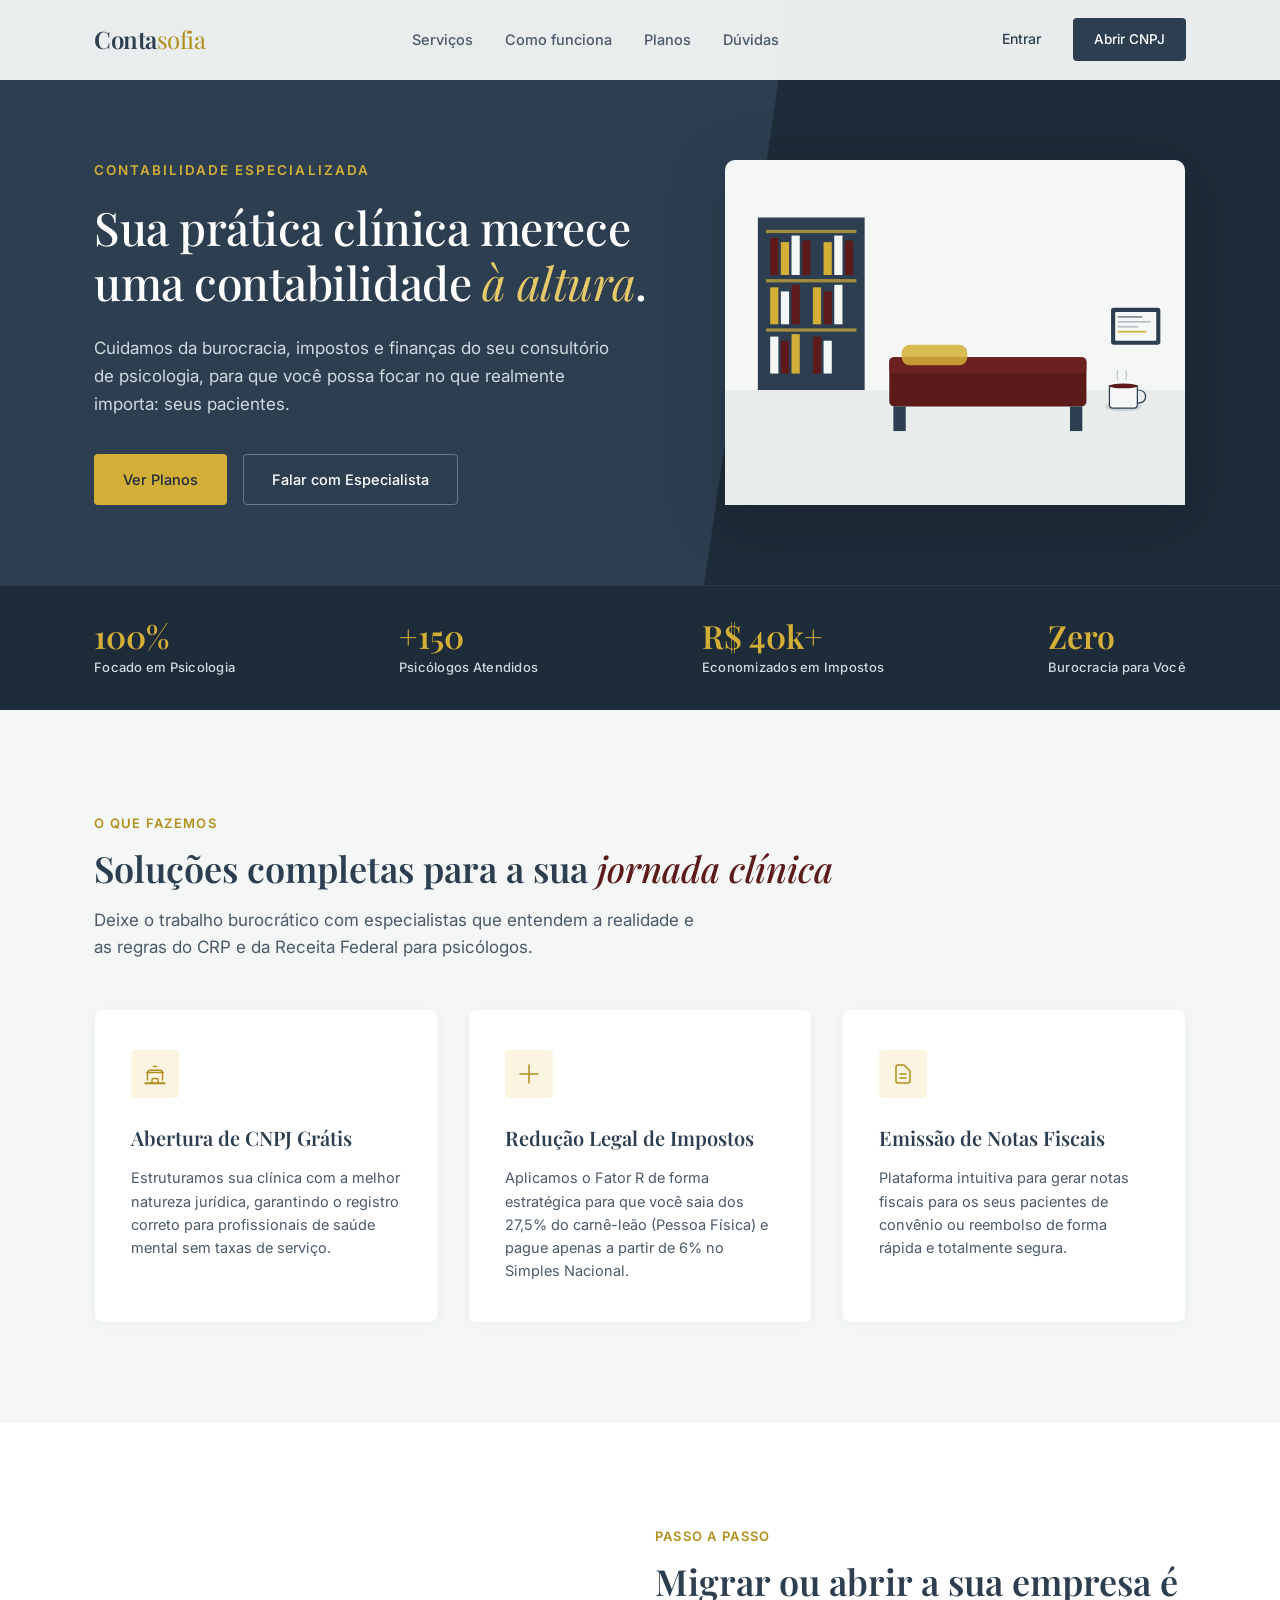
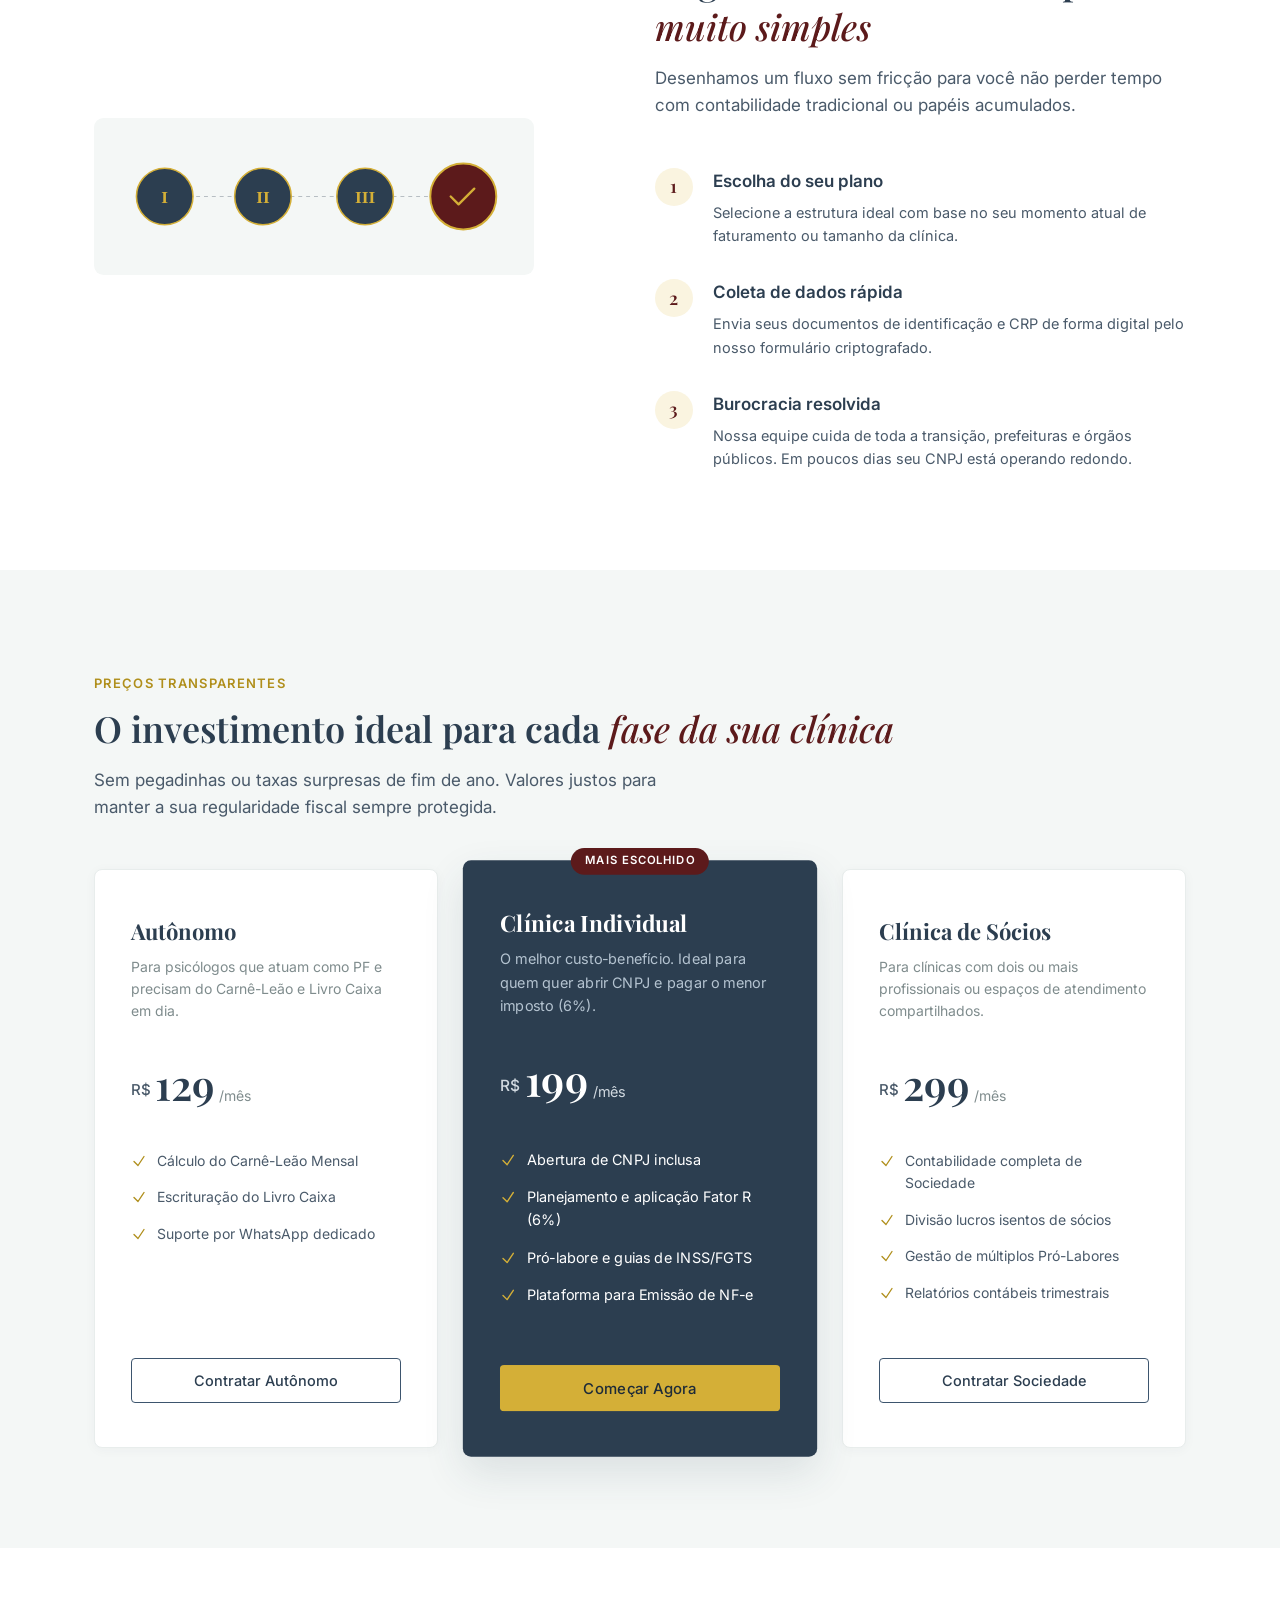
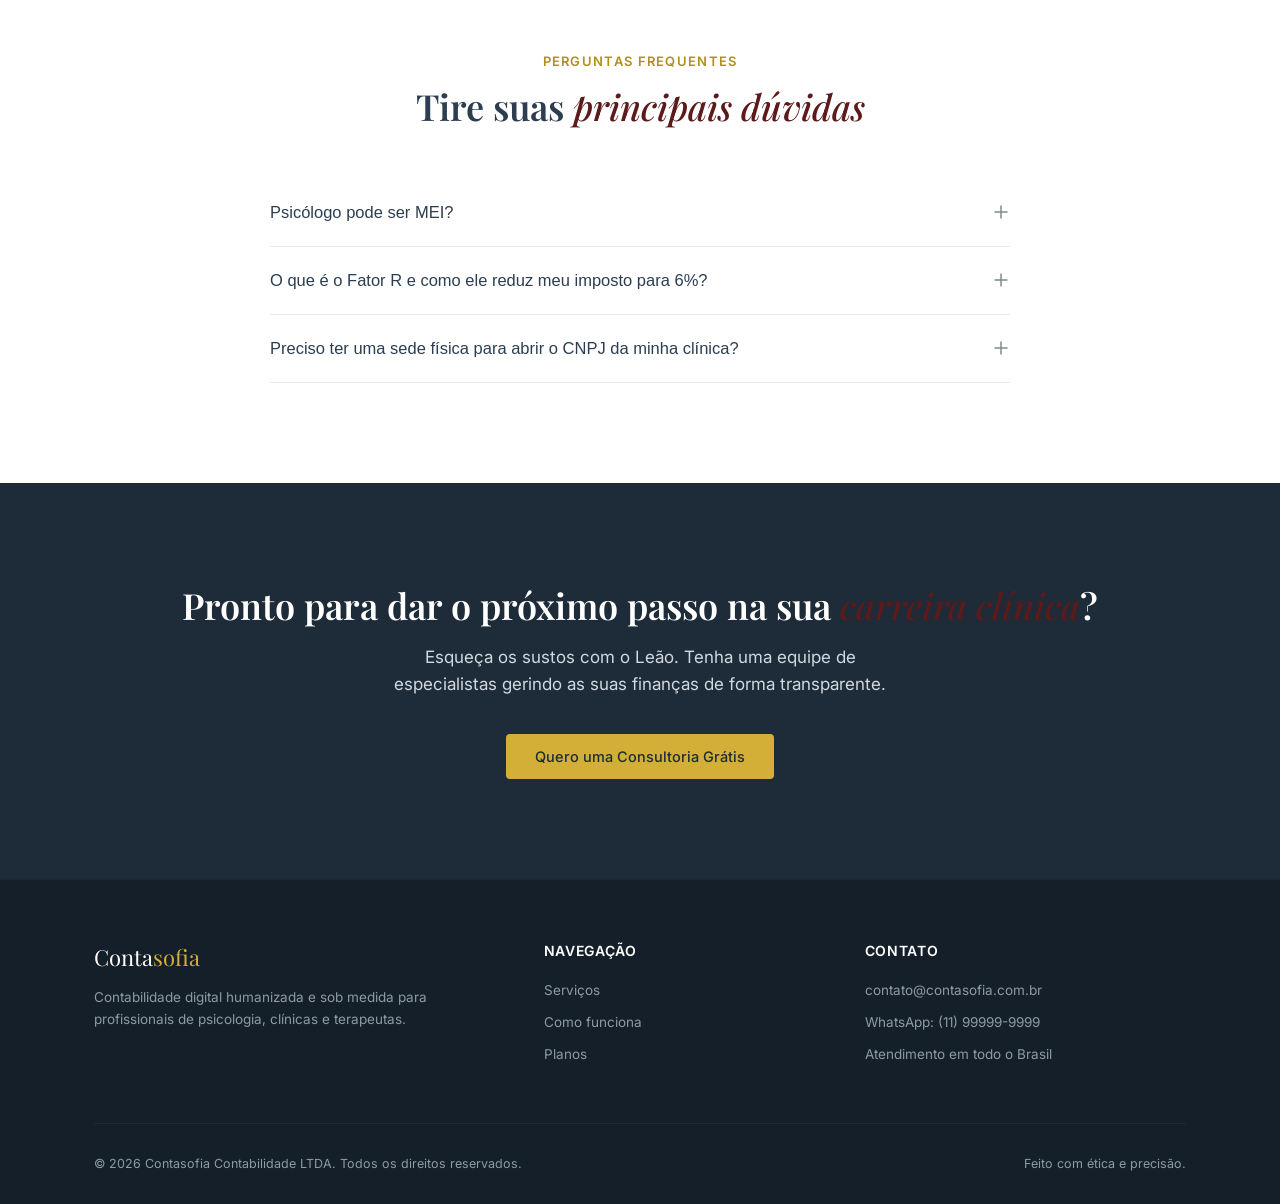
==== index.html @ 505bbcaa "Atualiza projeto completo" ====
<!DOCTYPE html>
<html lang="pt-BR">
<head>
  <meta charset="UTF-8" />
  <meta name="viewport" content="width=device-width, initial-scale=1.0" />
  <title>Contasofia — Contabilidade para Psicólogos</title>
  <link rel="preconnect" href="https://fonts.googleapis.com" />
  <link rel="preconnect" href="https://fonts.gstatic.com" crossorigin />
  <link href="https://fonts.googleapis.com/css2?family=Playfair+Display:ital,wght@0,400;0,500;0,600;1,500&family=Inter:wght@400;500;600;700&display=swap" rel="stylesheet" />
  <link rel="stylesheet" href="style.css" />
</head>
<body>

  <nav>
    <div class="container nav-inner">
      <a href="#" class="nav-logo">Conta<span>sofia</span></a>
      
      <ul class="nav-links">
        <li><a href="#servicos">Serviços</a></li>
        <li><a href="#como-funciona">Como funciona</a></li>
        <li><a href="#planos">Planos</a></li>
        <li><a href="#faq">Dúvidas</a></li>
      </ul>
      
      <div class="nav-actions">
        <a href="https://contasofia-portal.onrender.com" class="nav-portal">Entrar</a>
        <a href="#planos" class="btn nav-btn">Abrir CNPJ</a>
      </div>

      <button class="nav-toggle" aria-label="Abrir menu">
        <span></span>
        <span></span>
        <span></span>
      </button>
    </div>

    <div class="nav-drawer">
      <div class="drawer-links">
        <a href="#servicos">Serviços</a>
        <a href="#como-funciona">Como funciona</a>
        <a href="#planos">Planos</a>
        <a href="#faq">Dúvidas</a>
      </div>
      <div class="drawer-actions">
        <a href="https://contasofia-portal.onrender.com" class="drawer-portal">Entrar no Portal</a>
        <a href="#planos" class="btn btn-primary">Abrir CNPJ</a>
      </div>
    </div>
  </nav>

  <section class="hero">
    <div class="container">
      <div class="hero-content">
        <div class="hero-tagline">Contabilidade Especializada</div>
        <h1>Sua prática clínica merece uma contabilidade <em>à altura</em>.</h1>
        <p class="hero-desc">
          Cuidamos da burocracia, impostos e finanças do seu consultório de psicologia, para que você possa focar no que realmente importa: seus pacientes.
        </p>
        <div class="hero-btns">
          <a href="#planos" class="btn btn-primary">Ver Planos</a>
          <button class="btn btn-secondary open-modal-geral" data-plano="0">Falar com Especialista</button>
        </div>
      </div>
      <div class="hero-image flex-center">
        <img src="images/hero.svg" alt="Ilustração artística minimalista representando a mente organizada e o crescimento financeiro" class="svg-art-hero" />
      </div>
    </div>
  </section>

  <section class="trust-bar">
    <div class="container trust-bar-inner">
      <div class="trust-item">
        <span class="trust-num">100%</span>
        <span class="trust-label">Focado em Psicologia</span>
      </div>
      <div class="trust-item">
        <span class="trust-num">+150</span>
        <span class="trust-label">Psicólogos Atendidos</span>
      </div>
      <div class="trust-item">
        <span class="trust-num">R$ 40k+</span>
        <span class="trust-label">Economizados em Impostos</span>
      </div>
      <div class="trust-item">
        <span class="trust-num">Zero</span>
        <span class="trust-label">Burocracia para Você</span>
      </div>
    </div>
  </section>

  <section id="servicos" class="features">
    <div class="container">
      <span class="section-tag">O que fazemos</span>
      <h2 class="section-title">Soluções completas para a sua <em>jornada clínica</em></h2>
      <p class="section-desc">Deixe o trabalho burocrático com especialistas que entendem a realidade e as regras do CRP e da Receita Federal para psicólogos.</p>
      
      <div class="features-grid">
        <div class="feature-card">
          <div class="feature-icon-wrap">
            <svg xmlns="http://www.w3.org/2000/svg" fill="none" viewBox="0 0 24 24" stroke-width="1.5" stroke="currentColor">
              <path stroke-linecap="round" stroke-linejoin="round" d="M2.25 21h19.5m-18-10.5h16.5M2.25 21.5h19.5M4.5 18v-7.5A2.25 2.25 0 016.75 8.25h10.5A2.25 2.25 0 0119.5 10.5V18M9 21v-3a1.5 1.5 0 011.5-1.5h3A1.5 1.5 0 0115 18v3M10.5 4.5h3" />
            </svg>
          </div>
          <h3>Abertura de CNPJ Grátis</h3>
          <p>Estruturamos sua clínica com a melhor natureza jurídica, garantindo o registro correto para profissionais de saúde mental sem taxas de serviço.</p>
        </div>
        
        <div class="feature-card">
          <div class="feature-icon-wrap">
            <svg xmlns="http://www.w3.org/2000/svg" fill="none" viewBox="0 0 24 24" stroke-width="1.5" stroke="currentColor">
              <path stroke-linecap="round" stroke-linejoin="round" d="M12 3v18m9-9H3" />
            </svg>
          </div>
          <h3>Redução Legal de Impostos</h3>
          <p>Aplicamos o Fator R de forma estratégica para que você saia dos 27,5% do carnê-leão (Pessoa Física) e pague apenas a partir de 6% no Simples Nacional.</p>
        </div>

        <div class="feature-card">
          <div class="feature-icon-wrap">
            <svg xmlns="http://www.w3.org/2000/svg" fill="none" viewBox="0 0 24 24" stroke-width="1.5" stroke="currentColor">
              <path stroke-linecap="round" stroke-linejoin="round" d="M9 12h6m-6 4h6m2 5H7a2 2 0 01-2-2V5a2 2 0 012-2h5.586a1 1 0 01.707.293l5.414 5.414a1 1 0 01.293.707V19a2 2 0 01-2 2z" />
            </svg>
          </div>
          <h3>Emissão de Notas Fiscais</h3>
          <p>Plataforma intuitiva para gerar notas fiscais para os seus pacientes de convênio ou reembolso de forma rápida e totalmente segura.</p>
        </div>
      </div>
    </div>
  </section>

  <section id="como-funciona" class="how-it-works">
    <div class="container how-inner">
      <div class="how-image flex-center">
        <img src="images/como-funciona.svg" alt="Ilustração de engrenagens e fluxos de processos descomplicados" class="svg-art-flow" />
      </div>
      <div class="how-content">
        <span class="section-tag">Passo a Passo</span>
        <h2 class="section-title">Migrar ou abrir a sua empresa é <em>muito simples</em></h2>
        <p class="section-desc">Desenhamos um fluxo sem fricção para você não perder tempo com contabilidade tradicional ou papéis acumulados.</p>
        
        <div class="steps-list">
          <div class="step-item">
            <div class="step-num">1</div>
            <div class="step-content">
              <h3>Escolha do seu plano</h3>
              <p>Selecione a estrutura ideal com base no seu momento atual de faturamento ou tamanho da clínica.</p>
            </div>
          </div>
          <div class="step-item">
            <div class="step-num">2</div>
            <div class="step-content">
              <h3>Coleta de dados rápida</h3>
              <p>Envia seus documentos de identificação e CRP de forma digital pelo nosso formulário criptografado.</p>
            </div>
          </div>
          <div class="step-item">
            <div class="step-num">3</div>
            <div class="step-content">
              <h3>Burocracia resolvida</h3>
              <p>Nossa equipe cuida de toda a transição, prefeituras e órgãos públicos. Em poucos dias seu CNPJ está operando redondo.</p>
            </div>
          </div>
        </div>
      </div>
    </div>
  </section>

  <section id="planos" class="pricing">
    <div class="container">
      <span class="section-tag">Preços transparentes</span>
      <h2 class="section-title">O investimento ideal para cada <em>fase da sua clínica</em></h2>
      <p class="section-desc">Sem pegadinhas ou taxas surpresas de fim de ano. Valores justos para manter a sua regularidade fiscal sempre protegida.</p>
      
      <div class="pricing-grid">
        <div class="plan-card">
          <h3>Autônomo</h3>
          <p class="plan-desc">Para psicólogos que atuam como PF e precisam do Carnê-Leão e Livro Caixa em dia.</p>
          <div class="plan-price">
            <span class="currency">R$</span>
            <span class="amount">129</span>
            <span class="period">/mês</span>
          </div>
          <ul class="plan-items">
            <li>
              <svg xmlns="http://www.w3.org/2000/svg" fill="none" viewBox="0 0 24 24" stroke-width="2" stroke="currentColor"><path stroke-linecap="round" stroke-linejoin="round" d="M4.5 12.75l6 6 9-13.5" /></svg>
              Cálculo do Carnê-Leão Mensal
            </li>
            <li>
              <svg xmlns="http://www.w3.org/2000/svg" fill="none" viewBox="0 0 24 24" stroke-width="2" stroke="currentColor"><path stroke-linecap="round" stroke-linejoin="round" d="M4.5 12.75l6 6 9-13.5" /></svg>
              Escrituração do Livro Caixa
            </li>
            <li>
              <svg xmlns="http://www.w3.org/2000/svg" fill="none" viewBox="0 0 24 24" stroke-width="2" stroke="currentColor"><path stroke-linecap="round" stroke-linejoin="round" d="M4.5 12.75l6 6 9-13.5" /></svg>
              Suporte por WhatsApp dedicado
            </li>
          </ul>
          <button class="btn btn-outline plan-btn open-modal-geral" data-plano="1">Contratar Autônomo</button>
        </div>

        <div class="plan-card featured">
          <div class="badge-featured">Mais Escolhido</div>
          <h3>Clínica Individual</h3>
          <p class="plan-desc">O melhor custo-benefício. Ideal para quem quer abrir CNPJ e pagar o menor imposto (6%).</p>
          <div class="plan-price">
            <span class="currency">R$</span>
            <span class="amount">199</span>
            <span class="period">/mês</span>
          </div>
          <ul class="plan-items">
            <li>
              <svg xmlns="http://www.w3.org/2000/svg" fill="none" viewBox="0 0 24 24" stroke-width="2" stroke="currentColor"><path stroke-linecap="round" stroke-linejoin="round" d="M4.5 12.75l6 6 9-13.5" /></svg>
              Abertura de CNPJ inclusa
            </li>
            <li>
              <svg xmlns="http://www.w3.org/2000/svg" fill="none" viewBox="0 0 24 24" stroke-width="2" stroke="currentColor"><path stroke-linecap="round" stroke-linejoin="round" d="M4.5 12.75l6 6 9-13.5" /></svg>
              Planejamento e aplicação Fator R (6%)
            </li>
            <li>
              <svg xmlns="http://www.w3.org/2000/svg" fill="none" viewBox="0 0 24 24" stroke-width="2" stroke="currentColor"><path stroke-linecap="round" stroke-linejoin="round" d="M4.5 12.75l6 6 9-13.5" /></svg>
              Pró-labore e guias de INSS/FGTS
            </li>
            <li>
              <svg xmlns="http://www.w3.org/2000/svg" fill="none" viewBox="0 0 24 24" stroke-width="2" stroke="currentColor"><path stroke-linecap="round" stroke-linejoin="round" d="M4.5 12.75l6 6 9-13.5" /></svg>
              Plataforma para Emissão de NF-e
            </li>
          </ul>
          <button class="btn btn-primary plan-btn open-modal-geral" data-plano="2">Começar Agora</button>
        </div>

        <div class="plan-card">
          <h3>Clínica de Sócios</h3>
          <p class="plan-desc">Para clínicas com dois ou mais profissionais ou espaços de atendimento compartilhados.</p>
          <div class="plan-price">
            <span class="currency">R$</span>
            <span class="amount">299</span>
            <span class="period">/mês</span>
          </div>
          <ul class="plan-items">
            <li>
              <svg xmlns="http://www.w3.org/2000/svg" fill="none" viewBox="0 0 24 24" stroke-width="2" stroke="currentColor"><path stroke-linecap="round" stroke-linejoin="round" d="M4.5 12.75l6 6 9-13.5" /></svg>
              Contabilidade completa de Sociedade
            </li>
            <li>
              <svg xmlns="http://www.w3.org/2000/svg" fill="none" viewBox="0 0 24 24" stroke-width="2" stroke="currentColor"><path stroke-linecap="round" stroke-linejoin="round" d="M4.5 12.75l6 6 9-13.5" /></svg>
              Divisão lucros isentos de sócios
            </li>
            <li>
              <svg xmlns="http://www.w3.org/2000/svg" fill="none" viewBox="0 0 24 24" stroke-width="2" stroke="currentColor"><path stroke-linecap="round" stroke-linejoin="round" d="M4.5 12.75l6 6 9-13.5" /></svg>
              Gestão de múltiplos Pró-Labores
            </li>
            <li>
              <svg xmlns="http://www.w3.org/2000/svg" fill="none" viewBox="0 0 24 24" stroke-width="2" stroke="currentColor"><path stroke-linecap="round" stroke-linejoin="round" d="M4.5 12.75l6 6 9-13.5" /></svg>
              Relatórios contábeis trimestrais
            </li>
          </ul>
          <button class="btn btn-outline plan-btn open-modal-geral" data-plano="3">Contratar Sociedade</button>
        </div>
      </div>
    </div>
  </section>

  <section id="faq" class="faq">
    <div class="container">
      <div style="text-align: center; margin-bottom: 50px;">
        <span class="section-tag">Perguntas Frequentes</span>
        <h2 class="section-title">Tire suas <em>principais dúvidas</em></h2>
      </div>
      
      <div class="faq-list">
        <div class="faq-item">
          <button class="faq-trigger">
            <h3>Psicólogo pode ser MEI?</h3>
            <svg class="faq-icon" fill="none" viewBox="0 0 24 24" stroke="currentColor"><path stroke-linecap="round" stroke-linejoin="round" stroke-width="2" d="M12 4v16m8-8H4"/></svg>
          </button>
          <div class="faq-panel">
            <p>Não, a profissão de psicólogo é regulamentada e considerada uma atividade intelectual, o que é vedado pelo regulamento do MEI. O caminho ideal e mais econômico é abrir uma Microempresa (ME) no modelo de SLU (Sociedade Limitada Unipessoal) enquadrada no Simples Nacional.</p>
          </div>
        </div>

        <div class="faq-item">
          <button class="faq-trigger">
            <h3>O que é o Fator R e como ele reduz meu imposto para 6%?</h3>
            <svg class="faq-icon" fill="none" viewBox="0 0 24 24" stroke="currentColor"><path stroke-linecap="round" stroke-linejoin="round" stroke-width="2" d="M12 4v16m8-8H4"/></svg>
          </button>
          <div class="faq-panel">
            <p>O Fator R é uma regra do Simples Nacional. Se a sua folha de pagamento (incluindo o seu Pró-labore) representar 28% ou mais do faturamento da sua clínica, sua empresa pode sair do Anexo V (imposto iniciando em 15,5%) e passar para o Anexo III (imposto iniciando em apenas 6%). Nós cuidamos de todo esse cálculo mensal para garantir o menor imposto legal.</p>
          </div>
        </div>

        <div class="faq-item">
          <button class="faq-trigger">
            <h3>Preciso ter uma sede física para abrir o CNPJ da minha clínica?</h3>
            <svg class="faq-icon" fill="none" viewBox="0 0 24 24" stroke="currentColor"><path stroke-linecap="round" stroke-linejoin="round" stroke-width="2" d="M12 4v16m8-8H4"/></svg>
          </button>
          <div class="faq-panel">
            <p>Não há necessidade. Se você atende online ou subloca consultórios por hora, nós podemos utilizar um endereço fiscal (Sede Virtual). Isso reduz seus custos fixos e agiliza a liberação do seu CNPJ na prefeitura.</p>
          </div>
        </div>
      </div>
    </div>
  </section>

  <section class="cta-final">
    <div class="container">
      <h2 class="section-title">Pronto para dar o próximo passo na sua <em>carreira clínica</em>?</h2>
      <p>Esqueça os sustos com o Leão. Tenha uma equipe de especialistas gerindo as suas finanças de forma transparente.</p>
      <button class="btn btn-primary open-modal-geral" data-plano="0">Quero uma Consultoria Grátis</button>
    </div>
  </section>

  <footer>
    <div class="container">
      <div class="footer-grid">
        <div class="footer-brand">
          <span class="logo">Conta<span>sofia</span></span>
          <p>Contabilidade digital humanizada e sob medida para profissionais de psicologia, clínicas e terapeutas.</p>
        </div>
        <div class="footer-col">
          <h4>Navegação</h4>
          <ul>
            <li><a href="#servicos">Serviços</a></li>
            <li><a href="#como-funciona">Como funciona</a></li>
            <li><a href="#planos">Planos</a></li>
          </ul>
        </div>
        <div class="footer-col">
          <h4>Contato</h4>
          <ul>
            <li>contato@contasofia.com.br</li>
            <li>WhatsApp: (11) 99999-9999</li>
            <li>Atendimento em todo o Brasil</li>
          </ul>
        </div>
      </div>
      <div class="footer-meta">
        <p>&copy; 2026 Contasofia Contabilidade LTDA. Todos os direitos reservados.</p>
        <p>Feito com ética e precisão.</p>
      </div>
    </div>
  </footer>

  <div class="modal-overlay" id="modalLead">
    <div class="modal-box">
      <button class="modal-close" id="fecharModal" aria-label="Fechar Janela">
        <svg xmlns="http://www.w3.org/2000/svg" fill="none" viewBox="0 0 24 24" stroke-width="2" stroke="currentColor"><path stroke-linecap="round" stroke-linejoin="round" d="M6 18L18 6M6 6l12 12" /></svg>
      </button>
      
      <div class="modal-body">
        <div id="formContainer">
          <div class="modal-head">
            <h3 class="modal-title">Solicitar Proposta</h3>
            <p class="modal-sub">Preencha os campos rápidos para alinhar com um de nossos contadores especialistas.</p>
          </div>

          <div class="modal-erro" id="erroForm" hidden></div>

          <form id="leadForm" novalidate>
            <div class="hp-field">
              <label for="website">Deixe em branco se for humano:</label>
              <input type="text" id="website" name="website" autocomplete="off" />
            </div>

            <div class="form-grid">
              <div class="field">
                <label for="nome">Seu nome completo *</label>
                <input type="text" id="nome" name="nome" required placeholder="Ex: Dra. Ana Silva" />
              </div>

              <div class="form-row-2">
                <div class="field">
                  <label for="email">E-mail corporativo *</label>
                  <input type="email" id="email" name="email" required placeholder="ana@exemplo.com" />
                </div>
                <div class="field">
                  <label for="telefone">WhatsApp *</label>
                  <input type="tel" id="telefone" name="telefone" required placeholder="(11) 99999-9999" inputmode="numeric" maxlength="15" />
                </div>
              </div>

              <div class="form-row-2">
                <div class="field">
                  <label for="plano_interesse">Plano de Interesse *</label>
                  <select id="plano_interesse" name="plano_interesse" required>
                    <option value="" disabled selected>Selecione uma opção</option>
                    <option value="clinica">Clínica Individual (CNPJ)</option>
                    <option value="essencial">Profissional Autônomo (PF)</option>
                    <option value="instituto">Clínica de Sócios</option>
                    <option value="indefinido">Apenas tirar dúvidas gerais</option>
                  </select>
                </div>
                <div class="field">
                  <label for="ja_tem_cnpj">Já possui empresa aberta? *</label>
                  <select id="ja_tem_cnpj" name="ja_tem_cnpj" required>
                    <option value="" disabled selected>Selecione</option>
                    <option value="false">Não, quero abrir CNPJ</option>
                    <option value="true">Sim, já tenho CNPJ operando</option>
                  </select>
                </div>
              </div>

              <div class="field">
                <label for="mensagem">Detalhes adicionais (opcional)</label>
                <textarea id="mensagem" name="mensagem" rows="3" placeholder="Conte brevemente sobre o seu faturamento médio atual ou dúvidas específicas..."></textarea>
              </div>

              <div class="field-check">
                <input type="checkbox" id="aceite_lgpd" name="aceite_lgpd" required checked />
                <label for="aceite_lgpd">Aceito receber contatos da Contasofia para fins de simulação fiscal e concordo com os <a href="#">Termos de Privacidade</a>.</label>
              </div>

              <button type="submit" class="btn btn-primary modal-btn-submit" id="btnSubmitLead">Enviar solicitação</button>
            </div>
          </form>
        </div>

        <div id="successContainer" class="success-state" hidden>
          <div class="success-icon">
            <svg xmlns="http://www.w3.org/2000/svg" fill="none" viewBox="0 0 24 24" stroke-width="2.5" stroke="currentColor"><path stroke-linecap="round" stroke-linejoin="round" d="M4.5 12.75l6 6 9-13.5" /></svg>
          </div>
          <h3>Dados enviados com sucesso!</h3>
          <p>Nossos contadores já receberam sua solicitação. Se quiser agilizar o atendimento imediato, clique no botão do WhatsApp abaixo:</p>
          <a href="#" target="_blank" class="btn btn-primary" id="btnWhatsAppDirect" style="background-color: #25D366; color: white; border: none;">
            Falar pelo WhatsApp Agora
          </a>
        </div>
      </div>
    </div>
  </div>

  <script>
    // URL da API Backend
    const API_URL = "https://contabil-api-15jd.onrender.com";

    // Controle de Opacidade do Nav no Scroll
    window.addEventListener('scroll', () => {
      const nav = document.querySelector('nav');
      if (window.scrollY > 40) {
        nav.classList.add('scrolled');
      } else {
        nav.classList.remove('scrolled');
      }
    });

    // Controle do Menu Hambúrguer Mobile (Drawer Lateral)
    const toggleBtn = document.querySelector('.nav-toggle');
    const navDrawer = document.querySelector('.nav-drawer');
    
    toggleBtn.addEventListener('click', () => {
      toggleBtn.classList.toggle('active');
      navDrawer.classList.toggle('active');
    });

    // Fecha o drawer automaticamente se o usuário clicar em qualquer link interno
    document.querySelectorAll('.nav-drawer a').forEach(link => {
      link.addEventListener('click', () => {
        toggleBtn.classList.remove('active');
        navDrawer.classList.remove('active');
      });
    });

    // Comportamento do Accordion do FAQ
    document.querySelectorAll('.faq-trigger').forEach(trigger => {
      trigger.addEventListener('click', () => {
        const item = trigger.parentElement;
        const isActive = item.classList.contains('active');
        
        // Fecha todos antes de abrir o atual
        document.querySelectorAll('.faq-item').forEach(i => i.classList.remove('active'));
        
        if (!isActive) {
          item.classList.add('active');
        }
      });
    });

    // Gerenciamento e Controle do Modal de Leads
    const modal = document.getElementById('modalLead');
    const fecharBtn = document.getElementById('fecharModal');
    const formWrap = document.getElementById('formContainer');
    const sucesso = document.getElementById('successContainer');
    const form = document.getElementById('leadForm');
    const erroBox = document.getElementById('erroForm');
    const submitBtn = document.getElementById('btnSubmitLead');
    const campoPlano = document.getElementById('plano_interesse');
    const btnWhats = document.getElementById('btnWhatsAppDirect');

    // ── Máscara e validação de telefone brasileiro ──
    const DDDS = new Set([11,12,13,14,15,16,17,18,19,21,22,24,27,28,31,32,33,34,35,37,38,41,42,43,44,45,46,47,48,49,51,53,54,55,61,62,63,64,65,66,67,68,69,71,73,74,75,77,79,81,82,83,84,85,86,87,88,89,91,92,93,94,95,96,97,98,99]);
    function soDigitos(v){ return (v||'').replace(/\D/g,''); }
    function mascararTelefone(v){
      const n = soDigitos(v).slice(0,11);
      if (n.length <= 10) return n.replace(/(\d{2})(\d)/,'($1) $2').replace(/(\d{4})(\d{1,4})$/,'$1-$2');
      return n.replace(/(\d{2})(\d)/,'($1) $2').replace(/(\d{5})(\d{1,4})$/,'$1-$2');
    }
    function telefoneValido(v){
      let n = soDigitos(v);
      if ((n.length===12||n.length===13) && n.startsWith('55')) n = n.slice(2);
      if (n.length!==10 && n.length!==11) return false;
      if (!DDDS.has(+n.slice(0,2))) return false;
      if (n.length===11 && n[2]!=='9') return false;
      return true;
    }
    function emailValido(v){ return /^[^\s@]+@[^\s@]+\.[^\s@]+$/.test((v||'').trim()); }

    const campoTel = document.getElementById('telefone');
    campoTel.addEventListener('input', () => { campoTel.value = mascararTelefone(campoTel.value); });

    function abrirModal(planoIndex) {
      erroBox.hidden = true;
      form.reset();
      formWrap.hidden = false;
      sucesso.hidden = true;
      submitBtn.disabled = false;
      submitBtn.textContent = 'Enviar solicitação';

      // Seta o campo select do plano dependendo de onde o usuário clicou
      if (planoIndex === "1") campoPlano.value = "essencial";
      else if (planoIndex === "2") campoPlano.value = "clinica";
      else if (planoIndex === "3") campoPlano.value = "instituto";
      else campoPlano.value = "indefinido";

      modal.classList.add('active');
    }

    document.querySelectorAll('.open-modal-geral').forEach(btn => {
      btn.addEventListener('click', () => {
        abrirModal(btn.getAttribute('data-plano'));
      });
    });

    fecharBtn.addEventListener('click', () => modal.classList.remove('active'));
    modal.addEventListener('click', (e) => {
      if (e.target === modal) modal.classList.remove('active');
    });

    // Função auxiliar para estruturar mensagem premium no WhatsApp
    function montarLinkWhatsApp(nome, plano) {
      const base = "https://api.whatsapp.com/send";
      const tel = "5511999999999"; // Substitua pelo seu telefone de atendimento real
      const txt = `Olá! Meu nome é ${nome}. Acabei de solicitar um contato pelo site e gostaria de tirar algumas dúvidas sobre o plano: *${plano}*.`;
      return `${base}?phone=${tel}&text=${encodeURIComponent(txt)}`;
    }

    // Submissão Assíncrona do Formulário de Lead (Fetch API)
    form.addEventListener('submit', async (e) => {
      e.preventDefault();
      erroBox.hidden = true;

      // Validação rápida nativa do browser antes de enviar
      if (!form.checkValidity()) {
        erroBox.textContent = "Por favor, preencha todos os campos obrigatórios marcados com asterisco (*).";
        erroBox.hidden = false;
        return;
      }

      // Validações de formato (espelham o backend)
      const emailInput = document.getElementById('email');
      if (!emailValido(emailInput.value)) {
        erroBox.textContent = "Informe um e-mail válido.";
        erroBox.hidden = false;
        return;
      }
      if (!telefoneValido(campoTel.value)) {
        erroBox.textContent = "Informe um WhatsApp válido com DDD (ex.: (11) 99999-9999).";
        erroBox.hidden = false;
        return;
      }

      const fd = new FormData(form);
      
      // Validação do campo de honeypot (proteção robô)
      if (fd.get('website')) {
        console.warn("Spam detectado pelo Honeypot.");
        formWrap.hidden = true;
        sucesso.hidden = false; // Simula sucesso para o bot de forma silenciosa
        return;
      }

      const payload = {
        nome: fd.get('nome').trim(),
        email: fd.get('email').trim(),
        telefone: fd.get('telefone').trim(),
        plano_interesse: fd.get('plano_interesse'),
        ja_tem_cnpj: fd.get('ja_tem_cnpj') === 'true',
        mensagem: (fd.get('mensagem') || '').trim(),
        aceite_lgpd: fd.get('aceite_lgpd') === 'on',
        website: fd.get('website') || '',
      };

      submitBtn.disabled = true;
      submitBtn.textContent = 'Enviando...';

      try {
        const res = await fetch(`${API_URL}/api/leads/`, {
          method: 'POST',
          headers: { 'Content-Type': 'application/json' },
          body: JSON.stringify(payload),
        });

        if (res.status === 429) {
          throw new Error('Muitas tentativas. Por favor, aguarde e tente novamente mais tarde.');
        }
        if (!res.ok) {
          let detalhe = '';
          try {
            const data = await res.json();
            detalhe = Object.values(data).flat().join(' ');
          } catch (_) {}
          throw new Error(detalhe || 'Não foi possível processar agora. Tente de novo em alguns minutos ou contacte-nos pelo WhatsApp.');
        }

        // Fluxo de Sucesso → Atualiza link do WhatsApp e renderiza estado de sucesso
        const planoNome = campoPlano.options[campoPlano.selectedIndex].text;
        btnWhats.href = montarLinkWhatsApp(payload.nome, planoNome);
        formWrap.hidden = true;
        sucesso.hidden = false;
      } catch (err) {
        erroBox.textContent = err.message;
        erroBox.hidden = false;
        submitBtn.disabled = false;
        submitBtn.textContent = 'Enviar solicitação';
      }
    });
  </script>
</body>
</html>
---- style.css ----
/* =============================================
   Contasofia — Contabilidade para psicólogos
   ============================================= */

*, *::before, *::after {
  box-sizing: border-box;
  margin: 0;
  padding: 0;
}

/* -----------------------------------------------\
   Palette — 60-30-10 rule
   60% neutral: Cinza Gelo (backgrounds, page)
   30% identity: Azul Petróleo (nav, hero, CTAs, dark surfaces)
   10% accent: Ouro Velho (highlights, buttons) + Vinho (detail titles)
   ----------------------------------------------- */
:root {
  /* Brand */
  --petroleo:        #2C3E50;
  --petroleo-dark:   #1E2B38;
  --petroleo-light:  #3D556E;
  --petroleo-50:     #EDF0F3;

  --vinho:           #5C1A1B;
  --vinho-dark:      #3E1010;
  --vinho-light:     #7A2425;

  --ouro:            #D4AF37;
  --ouro-dark:       #B08F1C;
  --ouro-light:      #E6C968;
  --ouro-50:         #FAF4E0;

  --gelo:            #F4F7F6;
  --gelo-dark:       #E8EDEC;

  /* Text */
  --text-primary:    #1E2B38;
  --text-secondary:  #4A5A6A;
  --text-muted:      #7F8C8D;
  --text-on-dark:    #FFFFFF;
  --text-on-dark-muted: #D1D9E0;

  /* Fonts */
  --font-serif:      'Playfair Display', Georgia, serif;
  --font-sans:       'Inter', system-ui, -apple-system, sans-serif;

  /* Layout */
  --radius-sm:       4px;
  --radius-md:       8px;
  --radius-lg:       16px;
  --container-max:   1140px;
  --transition-smooth: cubic-bezier(0.25, 0.46, 0.45, 0.94);

  /* Shadows */
  --shadow-subtle:   0 2px 12px rgba(44, 62, 80, 0.04);
  --shadow-medium:   0 8px 24px rgba(44, 62, 80, 0.08);
  --shadow-elevated: 0 16px 40px rgba(44, 62, 80, 0.12);
}

/* Base Styles */
html {
  scroll-behavior: smooth;
  font-size: 16px;
}
body {
  background-color: var(--gelo);
  color: var(--text-primary);
  font-family: var(--font-sans);
  line-height: 1.6;
  -webkit-font-smoothing: antialiased;
}
a {
  text-decoration: none;
  color: inherit;
  transition: all 0.2s var(--transition-smooth);
}
ul {
  list-style: none;
}
img, svg {
  max-width: 100%;
  height: auto;
  display: block;
}

/* Typography Constants */
.section-tag {
  font-family: var(--font-sans);
  font-size: 13px;
  font-weight: 600;
  text-transform: uppercase;
  letter-spacing: 0.1em;
  color: var(--ouro-dark);
  margin-bottom: 12px;
  display: inline-block;
}
.section-title {
  font-family: var(--font-serif);
  font-size: 36px;
  font-weight: 600;
  color: var(--petroleo);
  line-height: 1.25;
  margin-bottom: 16px;
}
.section-title em {
  font-style: italic;
  font-weight: 500;
  color: var(--vinho);
}
.section-desc {
  font-size: 17px;
  color: var(--text-secondary);
  max-width: 600px;
  margin-bottom: 48px;
}

/* Layout Utilities */
.container {
  width: 100%;
  max-width: var(--container-max);
  margin-right: auto;
  margin-left: auto;
  padding-right: 24px;
  padding-left: 24px;
}

/* Component: Buttons */
.btn {
  display: inline-flex;
  align-items: center;
  justify-content: center;
  font-family: var(--font-sans);
  font-weight: 500;
  font-size: 14.5px;
  padding: 13px 28px;
  border-radius: var(--radius-sm);
  cursor: pointer;
  border: 1px solid transparent;
  transition: all 0.2s var(--transition-smooth);
}
.btn-primary {
  background-color: var(--ouro);
  color: var(--petroleo-dark);
}
.btn-primary:hover {
  background-color: var(--ouro-light);
  transform: translateY(-1px);
  box-shadow: 0 4px 12px rgba(212, 175, 55, 0.2);
}
.btn-secondary {
  background-color: transparent;
  color: var(--text-on-dark);
  border-color: rgba(255, 255, 255, 0.3);
}
.btn-secondary:hover {
  background-color: rgba(255, 255, 255, 0.08);
  border-color: var(--text-on-dark);
}
.btn-outline {
  background-color: transparent;
  color: var(--petroleo);
  border-color: var(--petroleo-light);
}
.btn-outline:hover {
  background-color: var(--petroleo-50);
  border-color: var(--petroleo);
}

/* ── Navbar ──────────────────────────────── */
nav {
  position: fixed;
  top: 0;
  left: 0;
  right: 0;
  height: 80px;
  background-color: rgba(244, 247, 246, 0.95);
  backdrop-filter: blur(8px);
  -webkit-backdrop-filter: blur(8px);
  z-index: 1000;
  border-bottom: 1px solid var(--gelo-dark);
  transition: all 0.3s ease;
}
nav.scrolled {
  height: 70px;
  box-shadow: var(--shadow-subtle);
}
.nav-inner {
  height: 100%;
  display: flex;
  align-items: center;
  justify-content: space-between;
}
.nav-logo {
  font-family: var(--font-serif);
  font-size: 24px;
  font-weight: 600;
  color: var(--petroleo);
  letter-spacing: -0.02em;
}
.nav-logo span {
  color: var(--ouro-dark);
  font-weight: 400;
}
.nav-links {
  display: flex;
  gap: 32px;
}
.nav-links a {
  font-size: 14.5px;
  font-weight: 500;
  color: var(--text-secondary);
}
.nav-links a:hover {
  color: var(--petroleo);
}
.nav-actions {
  display: flex;
  align-items: center;
  gap: 16px;
}
.nav-portal {
  font-size: 14px;
  font-weight: 500;
  color: var(--petroleo);
  padding: 8px 16px;
}
.nav-portal:hover {
  color: var(--vinho);
}
.nav-btn {
  padding: 10px 20px;
  font-size: 13.5px;
  background-color: var(--petroleo);
  color: var(--text-on-dark);
}
.nav-btn:hover {
  background-color: var(--petroleo-dark);
}

/* Mobile Toggle */
.nav-toggle {
  display: none;
  background: none;
  border: none;
  cursor: pointer;
  padding: 4px;
  z-index: 1100;
}
.nav-toggle span {
  display: block;
  width: 22px;
  height: 2px;
  background-color: var(--petroleo);
  margin: 4px 0;
  transition: 0.3s var(--transition-smooth);
}
.nav-toggle.active span:nth-child(1) { transform: rotate(45deg) translate(4px, 4px); }
.nav-toggle.active span:nth-child(2) { opacity: 0; }
.nav-toggle.active span:nth-child(3) { transform: rotate(-45deg) translate(5px, -5px); }

.nav-drawer {
  display: none;
}

/* ── Hero Section ────────────────────────── */
.hero {
  padding-top: 160px;
  padding-bottom: 80px;
  background-color: var(--petroleo);
  color: var(--text-on-dark);
  overflow: hidden;
  position: relative;
}
.hero::before {
  content: '';
  position: absolute;
  top: 0;
  right: 0;
  width: 45%;
  height: 100%;
  background-color: var(--petroleo-dark);
  z-index: 1;
  clip-path: polygon(15% 0, 100% 0, 100% 100%, 0 100%);
}
.hero .container {
  position: relative;
  z-index: 2;
  display: grid;
  grid-template-columns: 1.1fr 0.9fr;
  align-items: center;
  gap: 64px;
}
.hero-tagline {
  font-size: 13.5px;
  font-weight: 600;
  text-transform: uppercase;
  letter-spacing: 0.15em;
  color: var(--ouro);
  margin-bottom: 18px;
}
.hero h1 {
  font-family: var(--font-serif);
  font-size: 46px;
  font-weight: 500;
  line-height: 1.2;
  margin-bottom: 24px;
  letter-spacing: -0.01em;
}
.hero h1 em {
  font-style: italic;
  color: var(--ouro-light);
  font-weight: 400;
}
.hero-desc {
  font-size: 17px;
  line-height: 1.65;
  color: var(--text-on-dark-muted);
  margin-bottom: 36px;
  max-width: 520px;
}
.hero-btns {
  display: flex;
  gap: 16px;
}
.hero-image {
  display: flex;
  justify-content: center;
  align-items: center;
}
.hero-image svg, .hero-image img {
  width: 100%;
  max-width: 460px;
  height: auto;
  filter: drop-shadow(0 12px 32px rgba(0,0,0,0.15));
}

/* ── Trust Bar ───────────────────────────── */
.trust-bar {
  background-color: var(--petroleo-dark);
  border-top: 1px solid rgba(255,255,255,0.06);
  padding: 32px 0;
}
.trust-bar-inner {
  display: flex;
  justify-content: space-between;
  align-items: center;
}
.trust-item {
  display: flex;
  flex-direction: column;
}
.trust-num {
  font-family: var(--font-serif);
  font-size: 32px;
  font-weight: 600;
  color: var(--ouro);
  line-height: 1.1;
  margin-bottom: 4px;
}
.trust-label {
  font-size: 13px;
  color: var(--text-on-dark-muted);
  font-weight: 500;
  letter-spacing: 0.02em;
}

/* ── Serviços ────────────────────────────── */
.features {
  padding: 100px 0;
  background-color: var(--gelo);
}
.features-grid {
  display: grid;
  grid-template-columns: repeat(3, 1fr);
  gap: 30px;
}
.feature-card {
  background-color: #FFFFFF;
  padding: 40px 36px;
  border-radius: var(--radius-md);
  box-shadow: var(--shadow-subtle);
  border: 1px solid rgba(232, 237, 236, 0.6);
  position: relative;
  transition: all 0.3s var(--transition-smooth);
}
.feature-card::before {
  content: '';
  position: absolute;
  top: 0;
  left: 36px;
  height: 3px;
  width: 0; /* Começa em zero para animação orgânica */
  background-color: var(--ouro);
  transition: width 0.3s var(--transition-smooth);
}
.feature-card:hover {
  transform: translateY(-4px);
  box-shadow: var(--shadow-medium);
}
.feature-card:hover::before {
  width: 60px; /* Expande elegantemente a partir do zero no hover */
}
.feature-icon-wrap {
  width: 48px;
  height: 48px;
  background-color: var(--ouro-50);
  border-radius: var(--radius-sm);
  display: flex;
  align-items: center;
  justify-content: center;
  margin-bottom: 24px;
}
.feature-icon-wrap svg {
  width: 24px;
  height: 24px;
  stroke: var(--ouro-dark);
}
.feature-card h3 {
  font-family: var(--font-serif);
  font-size: 20px;
  font-weight: 600;
  color: var(--petroleo);
  margin-bottom: 12px;
}
.feature-card p {
  font-size: 14.5px;
  color: var(--text-secondary);
  line-height: 1.6;
}

/* ── Como Funciona ───────────────────────── */
.how-it-works {
  padding: 100px 0;
  background-color: #FFFFFF;
}
.how-inner {
  display: grid;
  grid-template-columns: 0.95fr 1.05fr;
  align-items: center;
  gap: 80px;
}
.how-image svg, .how-image img {
  width: 100%;
  max-width: 440px;
  height: auto;
}
.steps-list {
  display: flex;
  flex-direction: column;
  gap: 32px;
}
.step-item {
  display: flex;
  gap: 20px;
}
.step-num {
  font-family: var(--font-serif);
  font-size: 18px;
  font-weight: 600;
  color: var(--vinho);
  background-color: var(--ouro-50);
  width: 38px;
  height: 38px;
  border-radius: 50%;
  display: flex;
  align-items: center;
  justify-content: center;
  flex-shrink: 0;
}
.step-content h3 {
  font-size: 17px;
  font-weight: 600;
  color: var(--petroleo);
  margin-bottom: 6px;
}
.step-content p {
  font-size: 14.5px;
  color: var(--text-secondary);
}

/* ── Planos ──────────────────────────────── */
.pricing {
  padding: 100px 0;
  background-color: var(--gelo);
}
.pricing-grid {
  display: grid;
  grid-template-columns: repeat(3, 1fr);
  gap: 30px;
  align-items: stretch;
}
.plan-card {
  background-color: #FFFFFF;
  border-radius: var(--radius-md);
  padding: 44px 36px;
  box-shadow: var(--shadow-subtle);
  border: 1px solid var(--gelo-dark);
  display: flex;
  flex-direction: column;
}
.plan-card h3 {
  font-family: var(--font-serif);
  font-size: 22px;
  color: var(--petroleo);
  margin-bottom: 6px;
}
.plan-desc {
  font-size: 14px;
  color: var(--text-muted);
  margin-bottom: 28px;
  min-height: 44px;
}
.plan-price {
  margin-bottom: 32px;
}
.plan-price .currency {
  font-size: 15px;
  font-weight: 500;
  color: var(--text-secondary);
  vertical-align: super;
}
.plan-price .amount {
  font-family: var(--font-serif);
  font-size: 42px;
  font-weight: 600;
  color: var(--petroleo);
}
.plan-price .period {
  font-size: 14px;
  color: var(--text-muted);
}
.plan-items {
  margin-bottom: 40px;
  flex-grow: 1;
}
.plan-items li {
  font-size: 14px;
  color: var(--text-secondary);
  margin-bottom: 14px;
  display: flex;
  align-items: flex-start;
  gap: 10px;
}
.plan-items svg {
  width: 16px;
  height: 16px;
  stroke: var(--ouro-dark);
  flex-shrink: 0;
  margin-top: 3px;
}
.plan-btn {
  width: 100%;
}

/* Featured Plan Variant */
.plan-card.featured {
  background-color: var(--petroleo);
  color: var(--text-on-dark);
  border: none;
  box-shadow: var(--shadow-elevated);
  transform: scale(1.03);
  position: relative;
}
.plan-card.featured h3,
.plan-card.featured .plan-price .amount {
  color: var(--text-on-dark);
}
.plan-card.featured .plan-desc {
  color: #B4C3D0; /* Ajuste sutil para melhorar legibilidade */
}
.plan-card.featured .plan-price .currency,
.plan-card.featured .plan-price .period {
  color: var(--text-on-dark-muted);
}
.plan-card.featured .plan-items li {
  color: #FFFFFF; /* Contraste total e leitura limpa no card em destaque */
}
.plan-card.featured .plan-items svg {
  stroke: var(--ouro);
}
.badge-featured {
  position: absolute;
  top: -12px;
  left: 50%;
  transform: translateX(-50%);
  background-color: var(--vinho);
  color: #FFFFFF;
  font-size: 11px;
  font-weight: 600;
  text-transform: uppercase;
  letter-spacing: 0.08em;
  padding: 4px 14px;
  border-radius: 20px;
}

/* ── FAQ ─────────────────────────────────── */
.faq {
  padding: 100px 0;
  background-color: #FFFFFF;
}
.faq-list {
  max-width: 740px;
  margin: 0 auto;
}
.faq-item {
  border-bottom: 1px solid var(--gelo-dark);
}
.faq-trigger {
  width: 100%;
  background: none;
  border: none;
  padding: 24px 0;
  display: flex;
  justify-content: space-between;
  align-items: center;
  text-align: left;
  cursor: pointer;
}
.faq-trigger h3 {
  font-size: 16.5px;
  font-weight: 500;
  color: var(--petroleo);
  padding-right: 24px;
}
.faq-icon {
  width: 18px;
  height: 18px;
  stroke: var(--text-muted);
  transition: transform 0.25s ease;
  flex-shrink: 0;
}
.faq-panel {
  max-height: 0;
  overflow: hidden;
  transition: max-height 0.25s var(--transition-smooth);
}
.faq-panel p {
  font-size: 14.5px;
  color: var(--text-secondary);
  padding-bottom: 24px;
  line-height: 1.65;
}
/* Active state via JS class */
.faq-item.active .faq-icon { transform: rotate(135deg); stroke: var(--vinho); }
.faq-item.active .faq-panel { max-height: 200px; }

/* ── CTA Final ───────────────────────────── */
.cta-final {
  padding: 100px 0;
  background-color: var(--petroleo-dark);
  color: var(--text-on-dark);
  text-align: center;
}
.cta-final .section-title { color: #fff; }
.cta-final p {
  font-size: 17px;
  color: var(--text-on-dark-muted);
  max-width: 520px;
  margin: 0 auto 36px;
}

/* ── Footer ──────────────────────────────── */
footer {
  background-color: #151F29;
  color: #8C9BA5;
  font-size: 13.5px;
  padding: 60px 0 30px;
  border-top: 1px solid rgba(255,255,255,0.04);
}
.footer-grid {
  display: grid;
  grid-template-columns: 1.2fr 0.8fr 1fr;
  gap: 64px;
  margin-bottom: 48px;
}
.footer-brand .logo {
  font-family: var(--font-serif);
  font-size: 22px;
  color: #fff;
  margin-bottom: 12px;
  display: block;
}
.footer-brand .logo span { color: var(--ouro); }
.footer-brand p { line-height: 1.6; }
.footer-col h4 {
  color: #fff;
  font-size: 14px;
  font-weight: 600;
  margin-bottom: 18px;
  text-transform: uppercase;
  letter-spacing: 0.05em;
}
.footer-col ul li { margin-bottom: 10px; }
.footer-col ul a:hover { color: #fff; }
.footer-meta {
  border-top: 1px solid rgba(255,255,255,0.05);
  padding-top: 30px;
  display: flex;
  justify-content: space-between;
  align-items: center;
  font-size: 12.5px;
}

/* ── Modal Overlay ───────────────────────── */
.modal-overlay {
  position: fixed;
  top: 0;
  left: 0;
  right: 0;
  bottom: 0;
  background-color: rgba(15, 23, 30, 0.6);
  backdrop-filter: blur(4px);
  -webkit-backdrop-filter: blur(4px);
  z-index: 2000;
  display: flex;
  align-items: center;
  justify-content: center;
  opacity: 0;
  pointer-events: none;
  transition: opacity 0.25s ease;
}
.modal-overlay.active {
  opacity: 1;
  pointer-events: auto;
}
.modal-box {
  background-color: #FFFFFF;
  width: 100%;
  max-width: 540px;
  max-height: 90vh;
  border-radius: var(--radius-md);
  box-shadow: var(--shadow-elevated);
  overflow-y: auto;
  position: relative;
  transform: translateY(15px);
  transition: transform 0.25s var(--transition-smooth);
}
.modal-overlay.active .modal-box {
  transform: translateY(0);
}
.modal-close {
  position: absolute;
  top: 20px;
  right: 20px;
  background: none;
  border: none;
  cursor: pointer;
  padding: 6px;
}
.modal-close svg { width: 16px; height: 16px; stroke: var(--text-muted); }
.modal-close:hover svg { stroke: var(--petroleo); }

.modal-body {
  padding: 36px 32px;
}
.modal-head { margin-bottom: 24px; }
.modal-title {
  font-family: var(--font-serif);
  font-size: 26px;
  color: var(--petroleo);
  margin-bottom: 6px;
}
.modal-sub { font-size: 14px; color: var(--text-secondary); }

/* Form Elements */
.form-grid {
  display: grid;
  grid-template-columns: 1fr;
  gap: 16px;
}
.form-row-2 {
  display: grid;
  grid-template-columns: 1fr 1fr;
  gap: 16px;
}
.field {
  display: flex;
  flex-direction: column;
}
.field label {
  font-size: 13px;
  font-weight: 600;
  color: var(--text-primary);
  margin-bottom: 6px;
}
.field input,
.field select,
.field textarea {
  width: 100%;
  padding: 11px 12px;
  border: 1.5px solid var(--gelo-dark);
  border-radius: var(--radius-sm);
  font-family: var(--font-sans);
  font-size: 14px;
  color: var(--text-primary);
  background: #fff;
}
.field input:focus,
.field select:focus,
.field textarea:focus {
  outline: none;
  border-color: var(--petroleo);
}
.field textarea { resize: vertical; }

.field-check {
  display: flex;
  align-items: flex-start;
  gap: 9px;
  font-size: 12.5px;
  color: var(--text-secondary);
  line-height: 1.45;
  margin: 4px 0 18px;
}
.field-check input { margin-top: 2px; flex-shrink: 0; }
.field-check a { color: var(--vinho); }

/* Honeypot */
.hp-field {
  position: absolute;
  left: -9999px;
  width: 1px;
  height: 1px;
  overflow: hidden;
}

.modal-erro {
  background: #FBEAEA;
  color: var(--vinho);
  border: 1px solid rgba(92,26,27,0.15);
  padding: 12px;
  border-radius: var(--radius-sm);
  font-size: 13.5px;
  margin-bottom: 16px;
}
.modal-btn-submit { width: 100%; margin-top: 4px; }

/* Estado Sucesso */
.success-state {
  text-align: center;
  padding: 24px 12px;
}
.success-icon {
  width: 56px;
  height: 56px;
  background-color: var(--ouro-50);
  border-radius: 50%;
  display: flex;
  align-items: center;
  justify-content: center;
  margin: 0 auto 20px;
}
.success-icon svg { width: 26px; height: 26px; stroke: var(--ouro-dark); }
.success-state h3 { font-family: var(--font-serif); font-size: 24px; color: var(--petroleo); margin-bottom: 8px; }
.success-state p { font-size: 14.5px; color: var(--text-secondary); margin-bottom: 28px; }

/* ── RESPONSIVIDADE (MEDIA QUERIES) ──────── */

@media (max-width: 1024px) {
  .hero .container { gap: 40px; }
  .hero h1 { font-size: 38px; }
  .features-grid, .pricing-grid { gap: 20px; }
  .feature-card, .plan-card { padding: 32px 24px; }
  .pricing-grid { grid-template-columns: repeat(3, 1fr); }
  .plan-card.featured { transform: scale(1); }
  .badge-featured { top: -11px; }
}

@media (max-width: 768px) {
  /* Navbar Mobile Layout */
  .nav-links, .nav-actions { display: none; }
  .nav-toggle { display: block; }
  
  .nav-drawer {
    display: block;
    position: fixed;
    top: 0;
    right: -100%;
    width: 280px;
    height: 100vh;
    background-color: #FFFFFF;
    box-shadow: -4px 0 24px rgba(44, 62, 80, 0.15);
    padding: 100px 32px 40px;
    display: flex;
    flex-direction: column;
    gap: 36px;
    transition: right 0.3s var(--transition-smooth);
    z-index: 1050;
  }
  .nav-drawer.active { right: 0; }
  .drawer-links { display: flex; flex-direction: column; gap: 24px; }
  .drawer-links a { font-size: 16px; font-weight: 500; color: var(--text-primary); }
  .drawer-actions { display: flex; flex-direction: column; gap: 16px; margin-top: auto; }
  .drawer-portal { text-align: center; padding: 12px; font-weight: 500; }
  
  /* Hero Refatorado para Mobile */
  .hero { padding-top: 120px; padding-bottom: 60px; }
  .hero::before { display: none; }
  .hero .container { grid-template-columns: 1fr; gap: 48px; text-align: center; }
  .hero h1 { font-size: 34px; }
  .hero-desc { margin-left: auto; margin-right: auto; }
  .hero-btns { justify-content: center; }
  
  /* NOVO GRID COMPACTO DA TRUST BAR (Duas colunas centralizado) */
  .trust-bar-inner {
    display: grid;
    grid-template-columns: 1fr 1fr;
    gap: 24px;
    text-align: center;
  }
  
  /* Seções Gerais */
  .features-grid, .pricing-grid { grid-template-columns: 1fr; gap: 24px; }
  .how-inner { grid-template-columns: 1fr; gap: 40px; }
  .how-image { order: -1; }
  .how-image svg, .how-image img { max-width: 320px; margin: 0 auto; }
  
  .footer-grid { grid-template-columns: 1fr; gap: 40px; }
  .footer-meta { flex-direction: column; gap: 16px; text-align: center; }
  
  /* Modal Responsivo (Menos padding interno para não sumir botão) */
  .modal-body { padding: 24px 20px; }
}

@media (max-width: 480px) {
  .hero h1 { font-size: 28px; }
  .hero-btns { flex-direction: column; width: 100%; }
  .hero-btns .btn { width: 100%; }
  .form-row-2 { grid-template-columns: 1fr; gap: 16px; }
  .trust-bar-inner { grid-template-columns: 1fr; } /* Uma coluna se a tela for muito pequena */
  .section-title { font-size: 28px; }
}
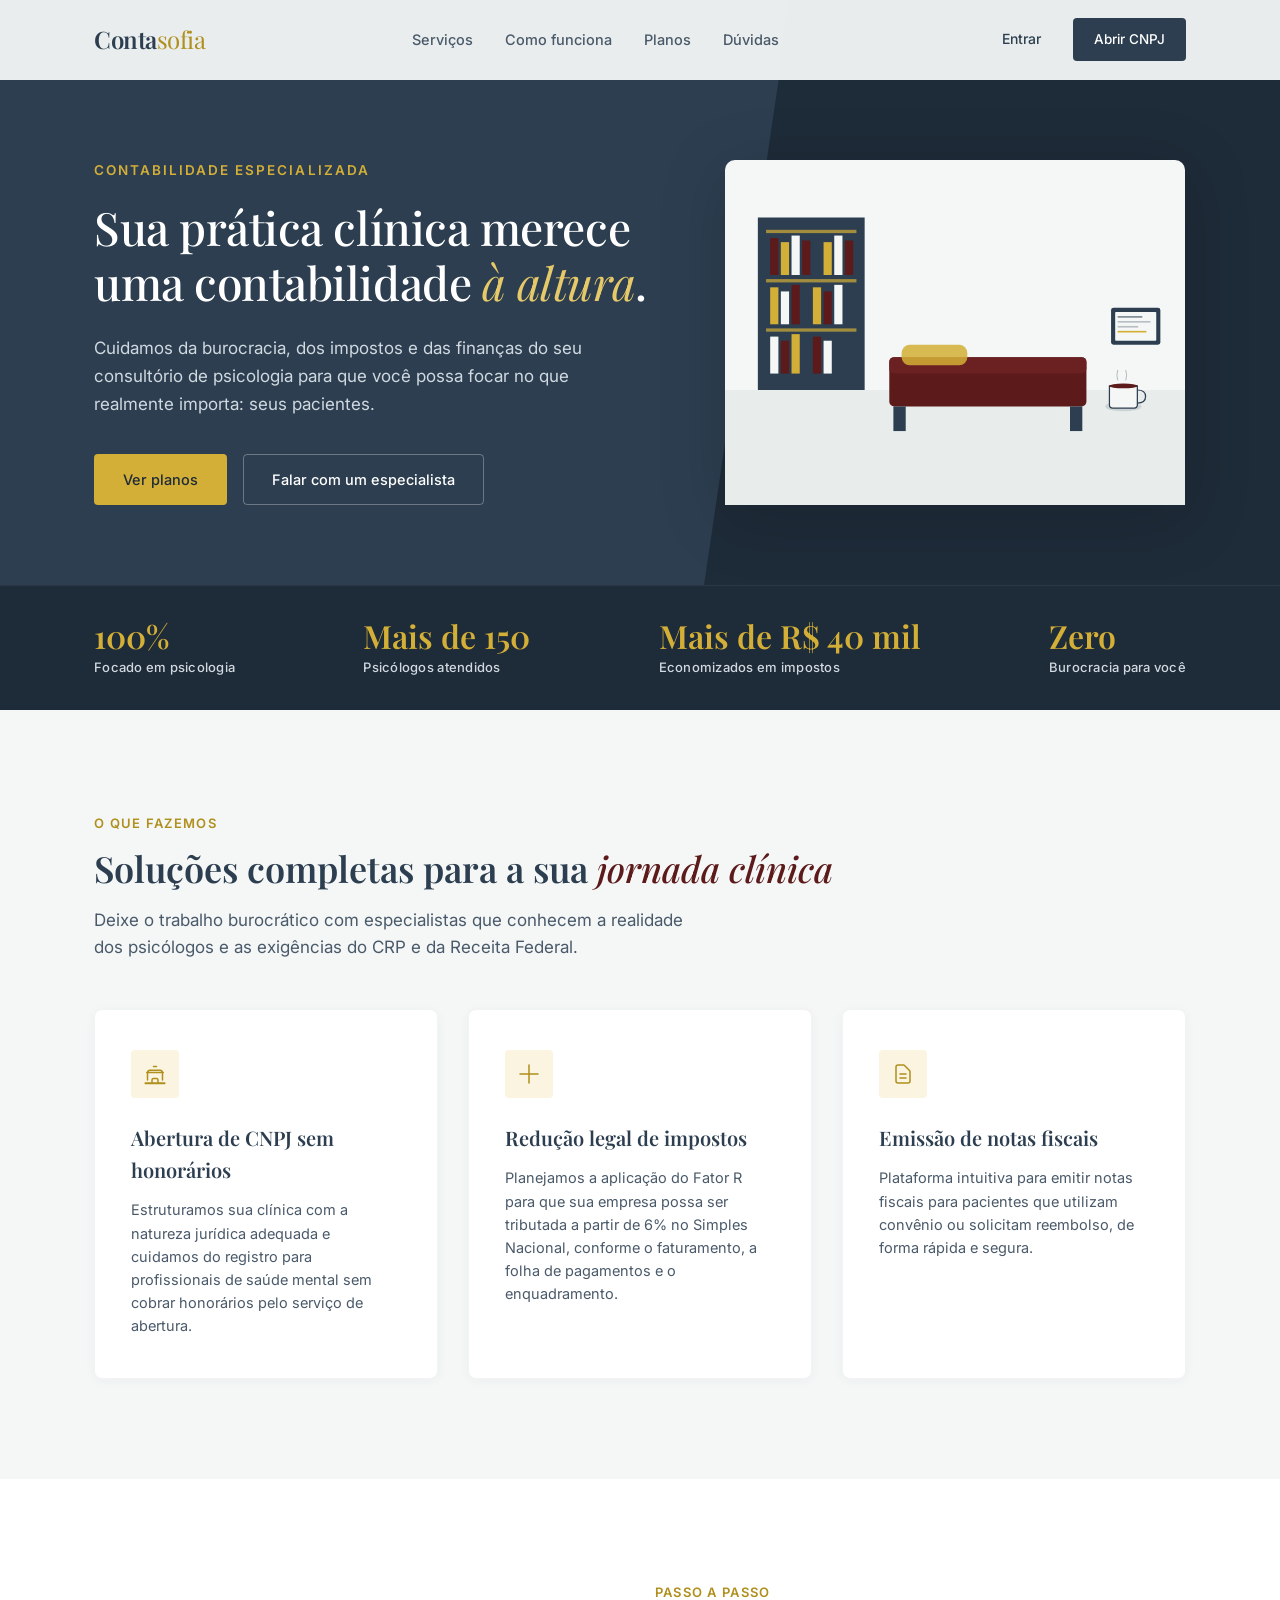
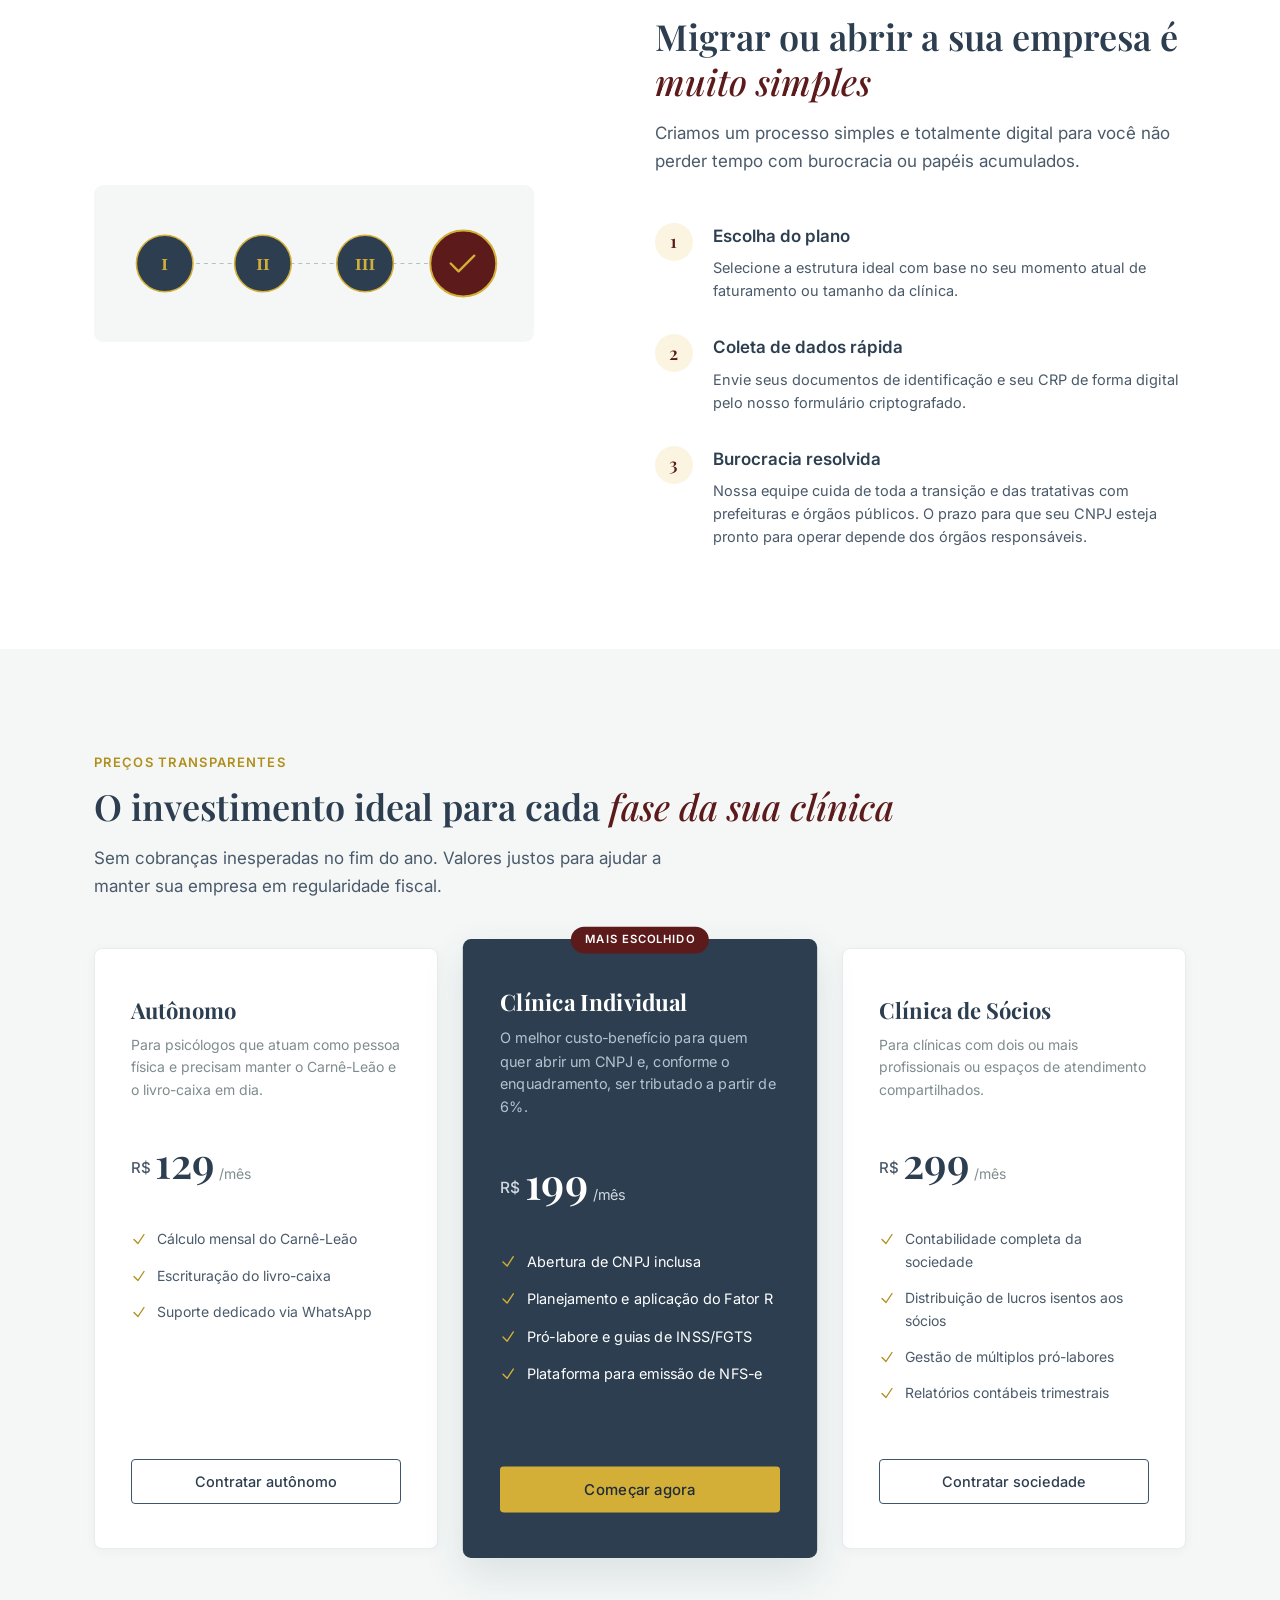
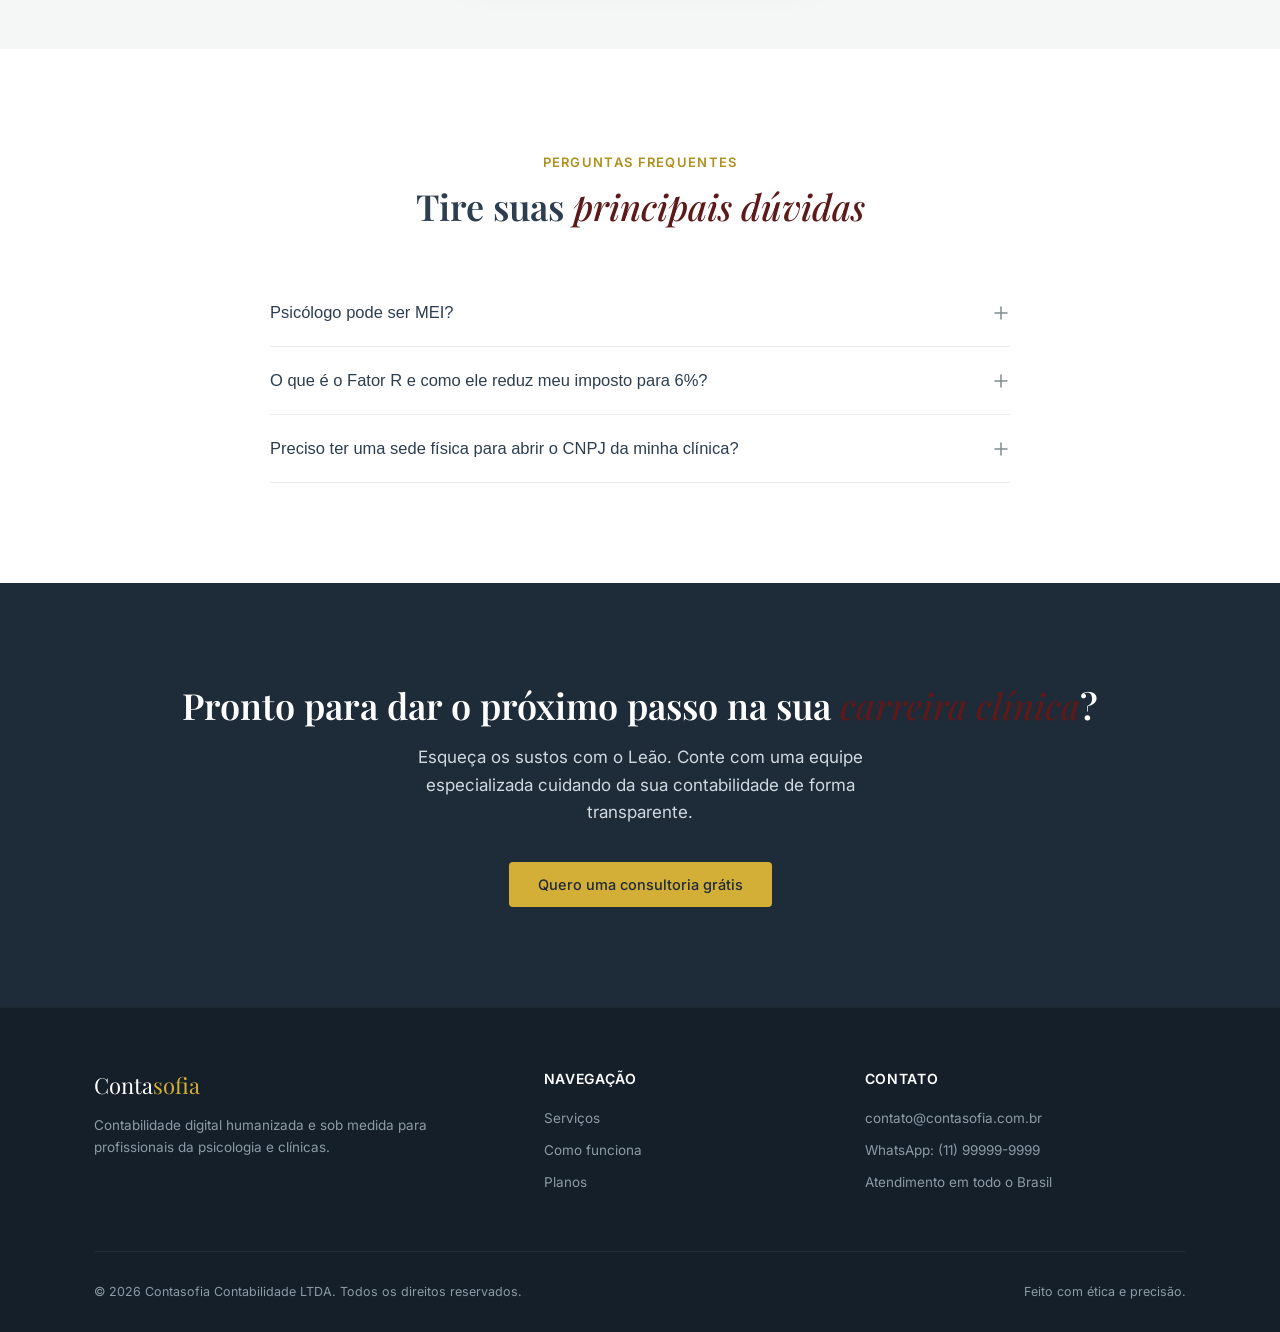
==== commit c52ce1bd: "Atualiza projeto completo" ====
--- a/index.html
+++ b/index.html
@@ -42,7 +42,7 @@
         <a href="#faq">Dúvidas</a>
       </div>
       <div class="drawer-actions">
-        <a href="https://contasofia-portal.onrender.com" class="drawer-portal">Entrar no Portal</a>
+        <a href="https://contasofia-portal.onrender.com" class="drawer-portal">Entrar no portal</a>
         <a href="#planos" class="btn btn-primary">Abrir CNPJ</a>
       </div>
     </div>
@@ -51,14 +51,14 @@
   <section class="hero">
     <div class="container">
       <div class="hero-content">
-        <div class="hero-tagline">Contabilidade Especializada</div>
+        <div class="hero-tagline">Contabilidade especializada</div>
         <h1>Sua prática clínica merece uma contabilidade <em>à altura</em>.</h1>
         <p class="hero-desc">
-          Cuidamos da burocracia, impostos e finanças do seu consultório de psicologia, para que você possa focar no que realmente importa: seus pacientes.
+          Cuidamos da burocracia, dos impostos e das finanças do seu consultório de psicologia para que você possa focar no que realmente importa: seus pacientes.
         </p>
         <div class="hero-btns">
-          <a href="#planos" class="btn btn-primary">Ver Planos</a>
-          <button class="btn btn-secondary open-modal-geral" data-plano="0">Falar com Especialista</button>
+          <a href="#planos" class="btn btn-primary">Ver planos</a>
+          <button class="btn btn-secondary open-modal-geral" data-plano="0">Falar com um especialista</button>
         </div>
       </div>
       <div class="hero-image flex-center">
@@ -71,19 +71,19 @@
     <div class="container trust-bar-inner">
       <div class="trust-item">
         <span class="trust-num">100%</span>
-        <span class="trust-label">Focado em Psicologia</span>
+        <span class="trust-label">Focado em psicologia</span>
       </div>
       <div class="trust-item">
-        <span class="trust-num">+150</span>
-        <span class="trust-label">Psicólogos Atendidos</span>
+        <span class="trust-num">Mais de 150</span>
+        <span class="trust-label">Psicólogos atendidos</span>
       </div>
       <div class="trust-item">
-        <span class="trust-num">R$ 40k+</span>
-        <span class="trust-label">Economizados em Impostos</span>
+        <span class="trust-num">Mais de R$ 40 mil</span>
+        <span class="trust-label">Economizados em impostos</span>
       </div>
       <div class="trust-item">
         <span class="trust-num">Zero</span>
-        <span class="trust-label">Burocracia para Você</span>
+        <span class="trust-label">Burocracia para você</span>
       </div>
     </div>
   </section>
@@ -92,7 +92,7 @@
     <div class="container">
       <span class="section-tag">O que fazemos</span>
       <h2 class="section-title">Soluções completas para a sua <em>jornada clínica</em></h2>
-      <p class="section-desc">Deixe o trabalho burocrático com especialistas que entendem a realidade e as regras do CRP e da Receita Federal para psicólogos.</p>
+      <p class="section-desc">Deixe o trabalho burocrático com especialistas que conhecem a realidade dos psicólogos e as exigências do CRP e da Receita Federal.</p>
       
       <div class="features-grid">
         <div class="feature-card">
@@ -101,8 +101,8 @@
               <path stroke-linecap="round" stroke-linejoin="round" d="M2.25 21h19.5m-18-10.5h16.5M2.25 21.5h19.5M4.5 18v-7.5A2.25 2.25 0 016.75 8.25h10.5A2.25 2.25 0 0119.5 10.5V18M9 21v-3a1.5 1.5 0 011.5-1.5h3A1.5 1.5 0 0115 18v3M10.5 4.5h3" />
             </svg>
           </div>
-          <h3>Abertura de CNPJ Grátis</h3>
-          <p>Estruturamos sua clínica com a melhor natureza jurídica, garantindo o registro correto para profissionais de saúde mental sem taxas de serviço.</p>
+          <h3>Abertura de CNPJ sem honorários</h3>
+          <p>Estruturamos sua clínica com a natureza jurídica adequada e cuidamos do registro para profissionais de saúde mental sem cobrar honorários pelo serviço de abertura.</p>
         </div>
         
         <div class="feature-card">
@@ -111,8 +111,8 @@
               <path stroke-linecap="round" stroke-linejoin="round" d="M12 3v18m9-9H3" />
             </svg>
           </div>
-          <h3>Redução Legal de Impostos</h3>
-          <p>Aplicamos o Fator R de forma estratégica para que você saia dos 27,5% do carnê-leão (Pessoa Física) e pague apenas a partir de 6% no Simples Nacional.</p>
+          <h3>Redução legal de impostos</h3>
+          <p>Planejamos a aplicação do Fator R para que sua empresa possa ser tributada a partir de 6% no Simples Nacional, conforme o faturamento, a folha de pagamentos e o enquadramento.</p>
         </div>
 
         <div class="feature-card">
@@ -121,8 +121,8 @@
               <path stroke-linecap="round" stroke-linejoin="round" d="M9 12h6m-6 4h6m2 5H7a2 2 0 01-2-2V5a2 2 0 012-2h5.586a1 1 0 01.707.293l5.414 5.414a1 1 0 01.293.707V19a2 2 0 01-2 2z" />
             </svg>
           </div>
-          <h3>Emissão de Notas Fiscais</h3>
-          <p>Plataforma intuitiva para gerar notas fiscais para os seus pacientes de convênio ou reembolso de forma rápida e totalmente segura.</p>
+          <h3>Emissão de notas fiscais</h3>
+          <p>Plataforma intuitiva para emitir notas fiscais para pacientes que utilizam convênio ou solicitam reembolso, de forma rápida e segura.</p>
         </div>
       </div>
     </div>
@@ -134,15 +134,15 @@
         <img src="images/como-funciona.svg" alt="Ilustração de engrenagens e fluxos de processos descomplicados" class="svg-art-flow" />
       </div>
       <div class="how-content">
-        <span class="section-tag">Passo a Passo</span>
+        <span class="section-tag">Passo a passo</span>
         <h2 class="section-title">Migrar ou abrir a sua empresa é <em>muito simples</em></h2>
-        <p class="section-desc">Desenhamos um fluxo sem fricção para você não perder tempo com contabilidade tradicional ou papéis acumulados.</p>
+        <p class="section-desc">Criamos um processo simples e totalmente digital para você não perder tempo com burocracia ou papéis acumulados.</p>
         
         <div class="steps-list">
           <div class="step-item">
             <div class="step-num">1</div>
             <div class="step-content">
-              <h3>Escolha do seu plano</h3>
+              <h3>Escolha do plano</h3>
               <p>Selecione a estrutura ideal com base no seu momento atual de faturamento ou tamanho da clínica.</p>
             </div>
           </div>
@@ -150,14 +150,14 @@
             <div class="step-num">2</div>
             <div class="step-content">
               <h3>Coleta de dados rápida</h3>
-              <p>Envia seus documentos de identificação e CRP de forma digital pelo nosso formulário criptografado.</p>
+              <p>Envie seus documentos de identificação e seu CRP de forma digital pelo nosso formulário criptografado.</p>
             </div>
           </div>
           <div class="step-item">
             <div class="step-num">3</div>
             <div class="step-content">
               <h3>Burocracia resolvida</h3>
-              <p>Nossa equipe cuida de toda a transição, prefeituras e órgãos públicos. Em poucos dias seu CNPJ está operando redondo.</p>
+              <p>Nossa equipe cuida de toda a transição e das tratativas com prefeituras e órgãos públicos. O prazo para que seu CNPJ esteja pronto para operar depende dos órgãos responsáveis.</p>
             </div>
           </div>
         </div>
@@ -169,12 +169,12 @@
     <div class="container">
       <span class="section-tag">Preços transparentes</span>
       <h2 class="section-title">O investimento ideal para cada <em>fase da sua clínica</em></h2>
-      <p class="section-desc">Sem pegadinhas ou taxas surpresas de fim de ano. Valores justos para manter a sua regularidade fiscal sempre protegida.</p>
+      <p class="section-desc">Sem cobranças inesperadas no fim do ano. Valores justos para ajudar a manter sua empresa em regularidade fiscal.</p>
       
       <div class="pricing-grid">
         <div class="plan-card">
           <h3>Autônomo</h3>
-          <p class="plan-desc">Para psicólogos que atuam como PF e precisam do Carnê-Leão e Livro Caixa em dia.</p>
+          <p class="plan-desc">Para psicólogos que atuam como pessoa física e precisam manter o Carnê-Leão e o livro-caixa em dia.</p>
           <div class="plan-price">
             <span class="currency">R$</span>
             <span class="amount">129</span>
@@ -183,24 +183,24 @@
           <ul class="plan-items">
             <li>
               <svg xmlns="http://www.w3.org/2000/svg" fill="none" viewBox="0 0 24 24" stroke-width="2" stroke="currentColor"><path stroke-linecap="round" stroke-linejoin="round" d="M4.5 12.75l6 6 9-13.5" /></svg>
-              Cálculo do Carnê-Leão Mensal
-            </li>
-            <li>
-              <svg xmlns="http://www.w3.org/2000/svg" fill="none" viewBox="0 0 24 24" stroke-width="2" stroke="currentColor"><path stroke-linecap="round" stroke-linejoin="round" d="M4.5 12.75l6 6 9-13.5" /></svg>
-              Escrituração do Livro Caixa
-            </li>
-            <li>
-              <svg xmlns="http://www.w3.org/2000/svg" fill="none" viewBox="0 0 24 24" stroke-width="2" stroke="currentColor"><path stroke-linecap="round" stroke-linejoin="round" d="M4.5 12.75l6 6 9-13.5" /></svg>
-              Suporte por WhatsApp dedicado
+              Cálculo mensal do Carnê-Leão
+            </li>
+            <li>
+              <svg xmlns="http://www.w3.org/2000/svg" fill="none" viewBox="0 0 24 24" stroke-width="2" stroke="currentColor"><path stroke-linecap="round" stroke-linejoin="round" d="M4.5 12.75l6 6 9-13.5" /></svg>
+              Escrituração do livro-caixa
+            </li>
+            <li>
+              <svg xmlns="http://www.w3.org/2000/svg" fill="none" viewBox="0 0 24 24" stroke-width="2" stroke="currentColor"><path stroke-linecap="round" stroke-linejoin="round" d="M4.5 12.75l6 6 9-13.5" /></svg>
+              Suporte dedicado via WhatsApp
             </li>
           </ul>
-          <button class="btn btn-outline plan-btn open-modal-geral" data-plano="1">Contratar Autônomo</button>
+          <button class="btn btn-outline plan-btn open-modal-geral" data-plano="1">Contratar autônomo</button>
         </div>
 
         <div class="plan-card featured">
-          <div class="badge-featured">Mais Escolhido</div>
+          <div class="badge-featured">Mais escolhido</div>
           <h3>Clínica Individual</h3>
-          <p class="plan-desc">O melhor custo-benefício. Ideal para quem quer abrir CNPJ e pagar o menor imposto (6%).</p>
+          <p class="plan-desc">O melhor custo-benefício para quem quer abrir um CNPJ e, conforme o enquadramento, ser tributado a partir de 6%.</p>
           <div class="plan-price">
             <span class="currency">R$</span>
             <span class="amount">199</span>
@@ -213,7 +213,7 @@
             </li>
             <li>
               <svg xmlns="http://www.w3.org/2000/svg" fill="none" viewBox="0 0 24 24" stroke-width="2" stroke="currentColor"><path stroke-linecap="round" stroke-linejoin="round" d="M4.5 12.75l6 6 9-13.5" /></svg>
-              Planejamento e aplicação Fator R (6%)
+              Planejamento e aplicação do Fator R
             </li>
             <li>
               <svg xmlns="http://www.w3.org/2000/svg" fill="none" viewBox="0 0 24 24" stroke-width="2" stroke="currentColor"><path stroke-linecap="round" stroke-linejoin="round" d="M4.5 12.75l6 6 9-13.5" /></svg>
@@ -221,10 +221,10 @@
             </li>
             <li>
               <svg xmlns="http://www.w3.org/2000/svg" fill="none" viewBox="0 0 24 24" stroke-width="2" stroke="currentColor"><path stroke-linecap="round" stroke-linejoin="round" d="M4.5 12.75l6 6 9-13.5" /></svg>
-              Plataforma para Emissão de NF-e
+              Plataforma para emissão de NFS-e
             </li>
           </ul>
-          <button class="btn btn-primary plan-btn open-modal-geral" data-plano="2">Começar Agora</button>
+          <button class="btn btn-primary plan-btn open-modal-geral" data-plano="2">Começar agora</button>
         </div>
 
         <div class="plan-card">
@@ -238,22 +238,22 @@
           <ul class="plan-items">
             <li>
               <svg xmlns="http://www.w3.org/2000/svg" fill="none" viewBox="0 0 24 24" stroke-width="2" stroke="currentColor"><path stroke-linecap="round" stroke-linejoin="round" d="M4.5 12.75l6 6 9-13.5" /></svg>
-              Contabilidade completa de Sociedade
-            </li>
-            <li>
-              <svg xmlns="http://www.w3.org/2000/svg" fill="none" viewBox="0 0 24 24" stroke-width="2" stroke="currentColor"><path stroke-linecap="round" stroke-linejoin="round" d="M4.5 12.75l6 6 9-13.5" /></svg>
-              Divisão lucros isentos de sócios
-            </li>
-            <li>
-              <svg xmlns="http://www.w3.org/2000/svg" fill="none" viewBox="0 0 24 24" stroke-width="2" stroke="currentColor"><path stroke-linecap="round" stroke-linejoin="round" d="M4.5 12.75l6 6 9-13.5" /></svg>
-              Gestão de múltiplos Pró-Labores
+              Contabilidade completa da sociedade
+            </li>
+            <li>
+              <svg xmlns="http://www.w3.org/2000/svg" fill="none" viewBox="0 0 24 24" stroke-width="2" stroke="currentColor"><path stroke-linecap="round" stroke-linejoin="round" d="M4.5 12.75l6 6 9-13.5" /></svg>
+              Distribuição de lucros isentos aos sócios
+            </li>
+            <li>
+              <svg xmlns="http://www.w3.org/2000/svg" fill="none" viewBox="0 0 24 24" stroke-width="2" stroke="currentColor"><path stroke-linecap="round" stroke-linejoin="round" d="M4.5 12.75l6 6 9-13.5" /></svg>
+              Gestão de múltiplos pró-labores
             </li>
             <li>
               <svg xmlns="http://www.w3.org/2000/svg" fill="none" viewBox="0 0 24 24" stroke-width="2" stroke="currentColor"><path stroke-linecap="round" stroke-linejoin="round" d="M4.5 12.75l6 6 9-13.5" /></svg>
               Relatórios contábeis trimestrais
             </li>
           </ul>
-          <button class="btn btn-outline plan-btn open-modal-geral" data-plano="3">Contratar Sociedade</button>
+          <button class="btn btn-outline plan-btn open-modal-geral" data-plano="3">Contratar sociedade</button>
         </div>
       </div>
     </div>
@@ -262,7 +262,7 @@
   <section id="faq" class="faq">
     <div class="container">
       <div style="text-align: center; margin-bottom: 50px;">
-        <span class="section-tag">Perguntas Frequentes</span>
+        <span class="section-tag">Perguntas frequentes</span>
         <h2 class="section-title">Tire suas <em>principais dúvidas</em></h2>
       </div>
       
@@ -273,7 +273,7 @@
             <svg class="faq-icon" fill="none" viewBox="0 0 24 24" stroke="currentColor"><path stroke-linecap="round" stroke-linejoin="round" stroke-width="2" d="M12 4v16m8-8H4"/></svg>
           </button>
           <div class="faq-panel">
-            <p>Não, a profissão de psicólogo é regulamentada e considerada uma atividade intelectual, o que é vedado pelo regulamento do MEI. O caminho ideal e mais econômico é abrir uma Microempresa (ME) no modelo de SLU (Sociedade Limitada Unipessoal) enquadrada no Simples Nacional.</p>
+            <p>Não. A atividade de psicólogo não faz parte das ocupações permitidas ao MEI. Uma alternativa comum é abrir uma microempresa constituída como sociedade limitada unipessoal (SLU) e avaliar o enquadramento no Simples Nacional.</p>
           </div>
         </div>
 
@@ -283,7 +283,7 @@
             <svg class="faq-icon" fill="none" viewBox="0 0 24 24" stroke="currentColor"><path stroke-linecap="round" stroke-linejoin="round" stroke-width="2" d="M12 4v16m8-8H4"/></svg>
           </button>
           <div class="faq-panel">
-            <p>O Fator R é uma regra do Simples Nacional. Se a sua folha de pagamento (incluindo o seu Pró-labore) representar 28% ou mais do faturamento da sua clínica, sua empresa pode sair do Anexo V (imposto iniciando em 15,5%) e passar para o Anexo III (imposto iniciando em apenas 6%). Nós cuidamos de todo esse cálculo mensal para garantir o menor imposto legal.</p>
+            <p>O Fator R é uma regra do Simples Nacional. Quando a folha de salários — incluindo pró-labore e encargos — corresponde a 28% ou mais da receita bruta, a atividade pode ser tributada pelo Anexo III, cuja alíquota inicial é de 6%, em vez do Anexo V, cuja alíquota inicial é de 15,5%. Nossa equipe acompanha esse cálculo mensalmente para aplicar o enquadramento adequado dentro da legislação.</p>
           </div>
         </div>
 
@@ -293,7 +293,7 @@
             <svg class="faq-icon" fill="none" viewBox="0 0 24 24" stroke="currentColor"><path stroke-linecap="round" stroke-linejoin="round" stroke-width="2" d="M12 4v16m8-8H4"/></svg>
           </button>
           <div class="faq-panel">
-            <p>Não há necessidade. Se você atende online ou subloca consultórios por hora, nós podemos utilizar um endereço fiscal (Sede Virtual). Isso reduz seus custos fixos e agiliza a liberação do seu CNPJ na prefeitura.</p>
+            <p>Em muitos municípios, não. Se você atende on-line ou subloca consultórios por hora, pode ser possível utilizar um endereço fiscal ou uma sede virtual, conforme as regras locais. Isso pode reduzir seus custos fixos e simplificar o processo de abertura.</p>
           </div>
         </div>
       </div>
@@ -303,8 +303,8 @@
   <section class="cta-final">
     <div class="container">
       <h2 class="section-title">Pronto para dar o próximo passo na sua <em>carreira clínica</em>?</h2>
-      <p>Esqueça os sustos com o Leão. Tenha uma equipe de especialistas gerindo as suas finanças de forma transparente.</p>
-      <button class="btn btn-primary open-modal-geral" data-plano="0">Quero uma Consultoria Grátis</button>
+      <p>Esqueça os sustos com o Leão. Conte com uma equipe especializada cuidando da sua contabilidade de forma transparente.</p>
+      <button class="btn btn-primary open-modal-geral" data-plano="0">Quero uma consultoria grátis</button>
     </div>
   </section>
 
@@ -313,7 +313,7 @@
       <div class="footer-grid">
         <div class="footer-brand">
           <span class="logo">Conta<span>sofia</span></span>
-          <p>Contabilidade digital humanizada e sob medida para profissionais de psicologia, clínicas e terapeutas.</p>
+          <p>Contabilidade digital humanizada e sob medida para profissionais da psicologia e clínicas.</p>
         </div>
         <div class="footer-col">
           <h4>Navegação</h4>
@@ -341,34 +341,34 @@
 
   <div class="modal-overlay" id="modalLead">
     <div class="modal-box">
-      <button class="modal-close" id="fecharModal" aria-label="Fechar Janela">
+      <button class="modal-close" id="fecharModal" aria-label="Fechar janela">
         <svg xmlns="http://www.w3.org/2000/svg" fill="none" viewBox="0 0 24 24" stroke-width="2" stroke="currentColor"><path stroke-linecap="round" stroke-linejoin="round" d="M6 18L18 6M6 6l12 12" /></svg>
       </button>
       
       <div class="modal-body">
         <div id="formContainer">
           <div class="modal-head">
-            <h3 class="modal-title">Solicitar Proposta</h3>
-            <p class="modal-sub">Preencha os campos rápidos para alinhar com um de nossos contadores especialistas.</p>
+            <h3 class="modal-title">Solicitar proposta</h3>
+            <p class="modal-sub">Preencha este breve formulário para conversar com um de nossos contadores especialistas.</p>
           </div>
 
           <div class="modal-erro" id="erroForm" hidden></div>
 
           <form id="leadForm" novalidate>
             <div class="hp-field">
-              <label for="website">Deixe em branco se for humano:</label>
+              <label for="website">Deixe este campo em branco:</label>
               <input type="text" id="website" name="website" autocomplete="off" />
             </div>
 
             <div class="form-grid">
               <div class="field">
                 <label for="nome">Seu nome completo *</label>
-                <input type="text" id="nome" name="nome" required placeholder="Ex: Dra. Ana Silva" />
+                <input type="text" id="nome" name="nome" required placeholder="Ex.: Ana Silva" />
               </div>
 
               <div class="form-row-2">
                 <div class="field">
-                  <label for="email">E-mail corporativo *</label>
+                  <label for="email">E-mail *</label>
                   <input type="email" id="email" name="email" required placeholder="ana@exemplo.com" />
                 </div>
                 <div class="field">
@@ -379,7 +379,7 @@
 
               <div class="form-row-2">
                 <div class="field">
-                  <label for="plano_interesse">Plano de Interesse *</label>
+                  <label for="plano_interesse">Plano de interesse *</label>
                   <select id="plano_interesse" name="plano_interesse" required>
                     <option value="" disabled selected>Selecione uma opção</option>
                     <option value="clinica">Clínica Individual (CNPJ)</option>
@@ -389,23 +389,23 @@
                   </select>
                 </div>
                 <div class="field">
-                  <label for="ja_tem_cnpj">Já possui empresa aberta? *</label>
+                  <label for="ja_tem_cnpj">Já possui CNPJ? *</label>
                   <select id="ja_tem_cnpj" name="ja_tem_cnpj" required>
                     <option value="" disabled selected>Selecione</option>
-                    <option value="false">Não, quero abrir CNPJ</option>
-                    <option value="true">Sim, já tenho CNPJ operando</option>
+                    <option value="false">Não, quero abrir um CNPJ</option>
+                    <option value="true">Sim, já tenho um CNPJ ativo</option>
                   </select>
                 </div>
               </div>
 
               <div class="field">
                 <label for="mensagem">Detalhes adicionais (opcional)</label>
-                <textarea id="mensagem" name="mensagem" rows="3" placeholder="Conte brevemente sobre o seu faturamento médio atual ou dúvidas específicas..."></textarea>
+                <textarea id="mensagem" name="mensagem" rows="3" placeholder="Conte brevemente sobre seu faturamento médio atual e suas dúvidas específicas..."></textarea>
               </div>
 
               <div class="field-check">
                 <input type="checkbox" id="aceite_lgpd" name="aceite_lgpd" required checked />
-                <label for="aceite_lgpd">Aceito receber contatos da Contasofia para fins de simulação fiscal e concordo com os <a href="#">Termos de Privacidade</a>.</label>
+                <label for="aceite_lgpd">Aceito receber contatos da Contasofia para fins de simulação fiscal e concordo com a <a href="#">Política de Privacidade</a>.</label>
               </div>
 
               <button type="submit" class="btn btn-primary modal-btn-submit" id="btnSubmitLead">Enviar solicitação</button>
@@ -418,9 +418,9 @@
             <svg xmlns="http://www.w3.org/2000/svg" fill="none" viewBox="0 0 24 24" stroke-width="2.5" stroke="currentColor"><path stroke-linecap="round" stroke-linejoin="round" d="M4.5 12.75l6 6 9-13.5" /></svg>
           </div>
           <h3>Dados enviados com sucesso!</h3>
-          <p>Nossos contadores já receberam sua solicitação. Se quiser agilizar o atendimento imediato, clique no botão do WhatsApp abaixo:</p>
+          <p>Nossos contadores já receberam sua solicitação. Se quiser agilizar o atendimento, clique no botão do WhatsApp abaixo:</p>
           <a href="#" target="_blank" class="btn btn-primary" id="btnWhatsAppDirect" style="background-color: #25D366; color: white; border: none;">
-            Falar pelo WhatsApp Agora
+            Falar pelo WhatsApp agora
           </a>
         </div>
       </div>
@@ -606,7 +606,7 @@
             const data = await res.json();
             detalhe = Object.values(data).flat().join(' ');
           } catch (_) {}
-          throw new Error(detalhe || 'Não foi possível processar agora. Tente de novo em alguns minutos ou contacte-nos pelo WhatsApp.');
+          throw new Error(detalhe || 'Não foi possível processar agora. Tente novamente em alguns minutos ou entre em contato conosco pelo WhatsApp.');
         }
 
         // Fluxo de Sucesso → Atualiza link do WhatsApp e renderiza estado de sucesso
@@ -623,4 +623,4 @@
     });
   </script>
 </body>
-</html>+</html>
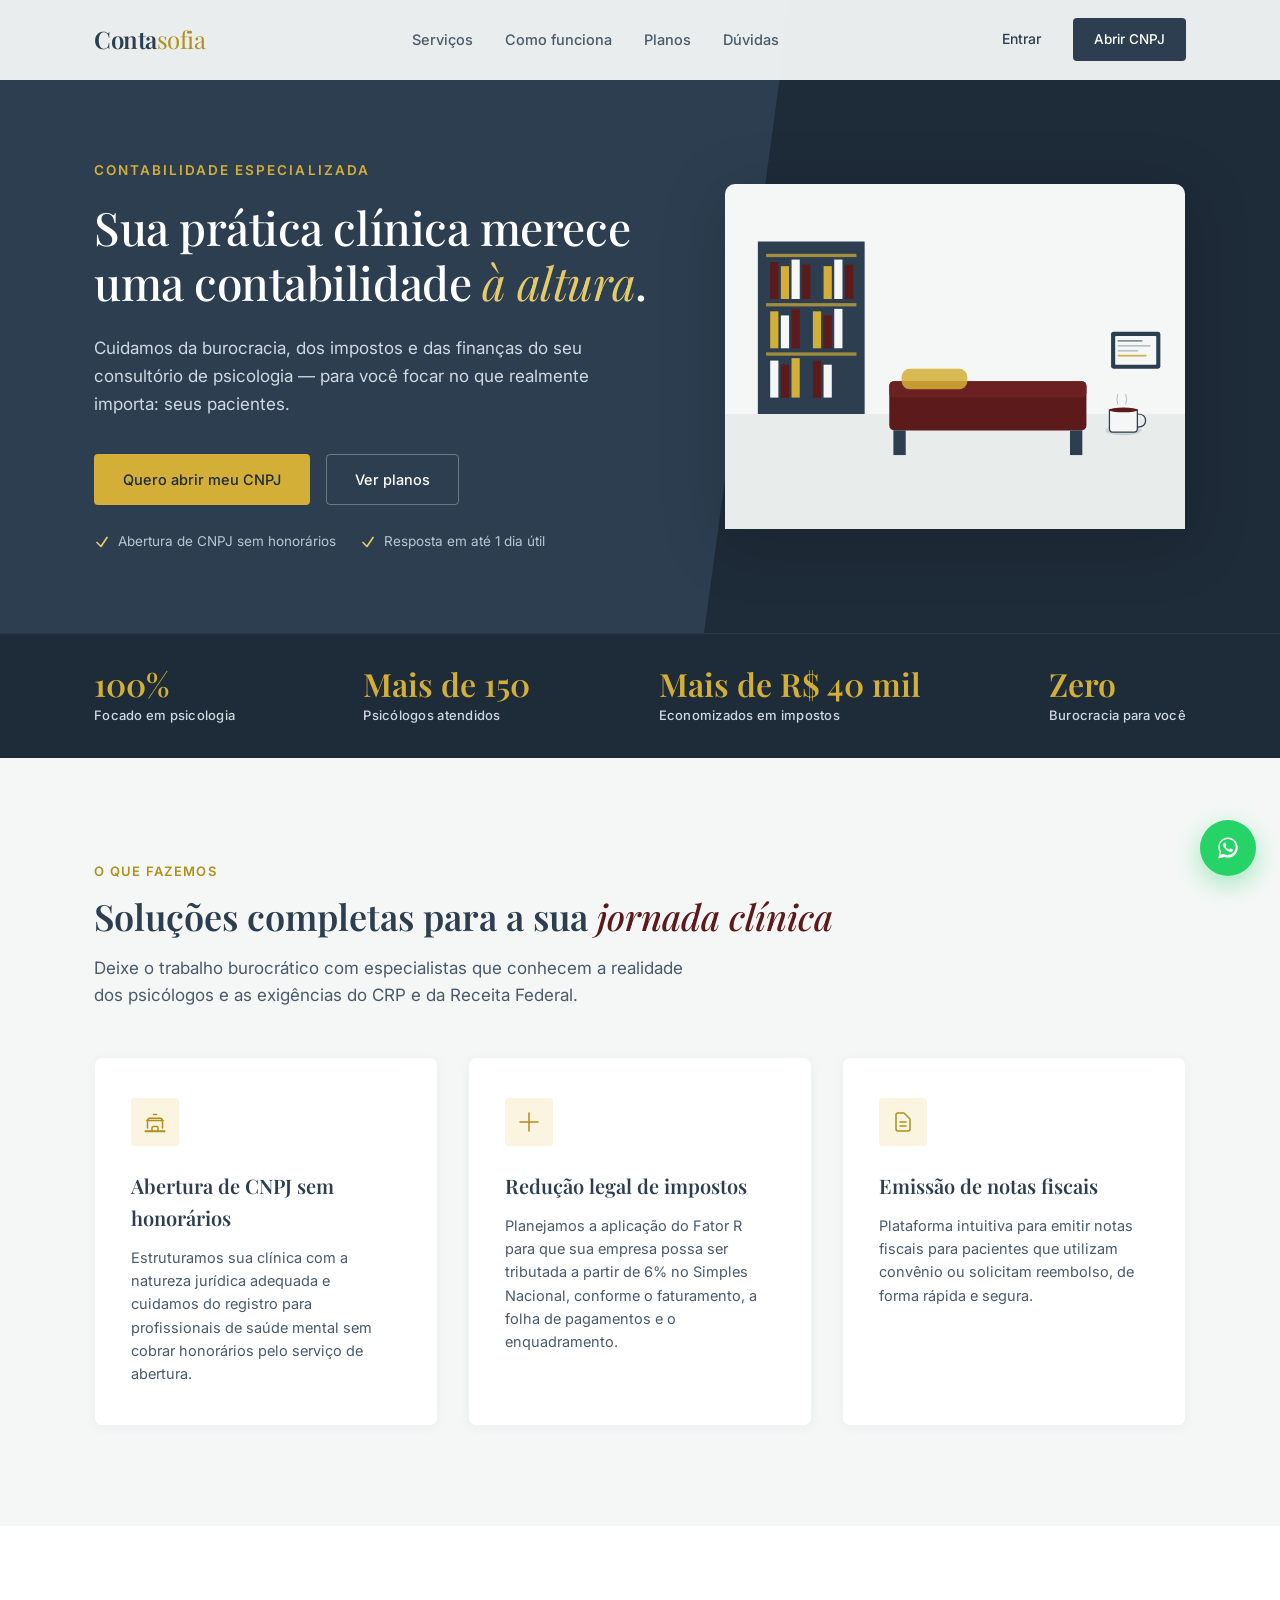
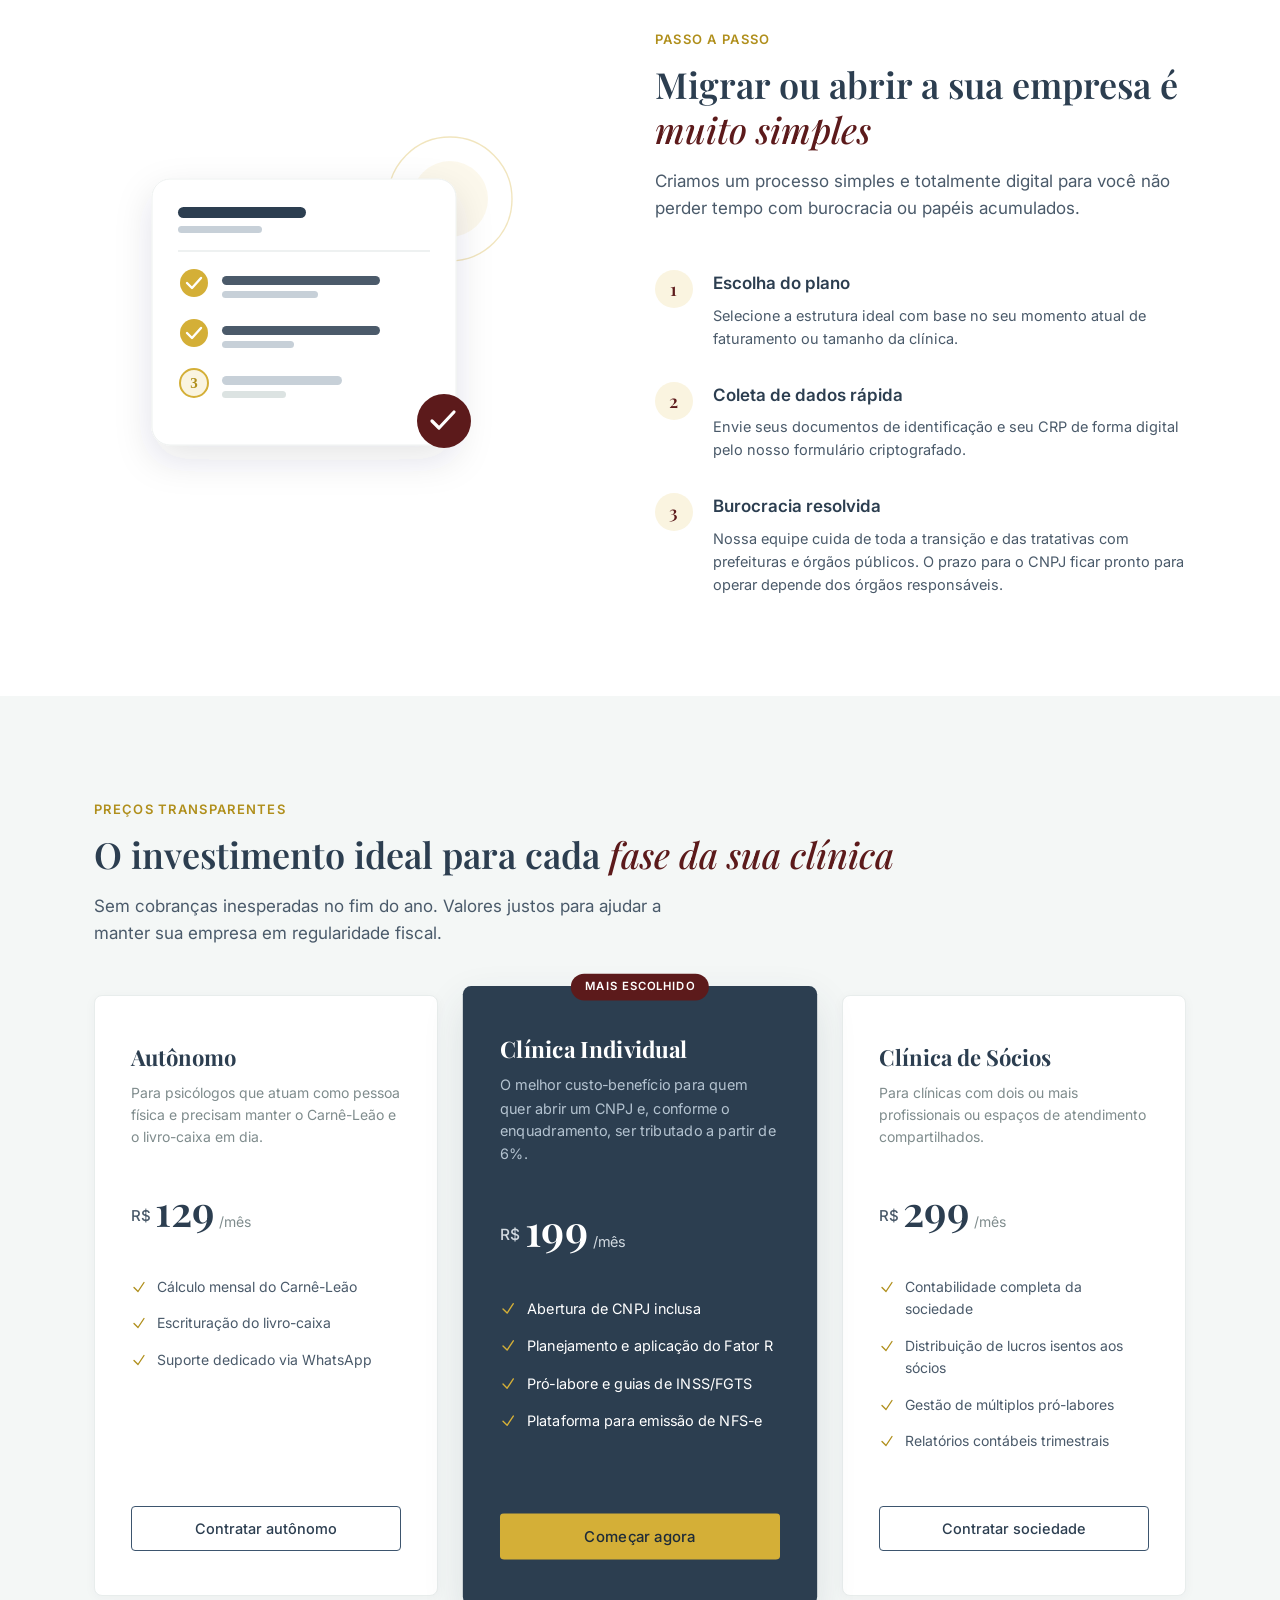
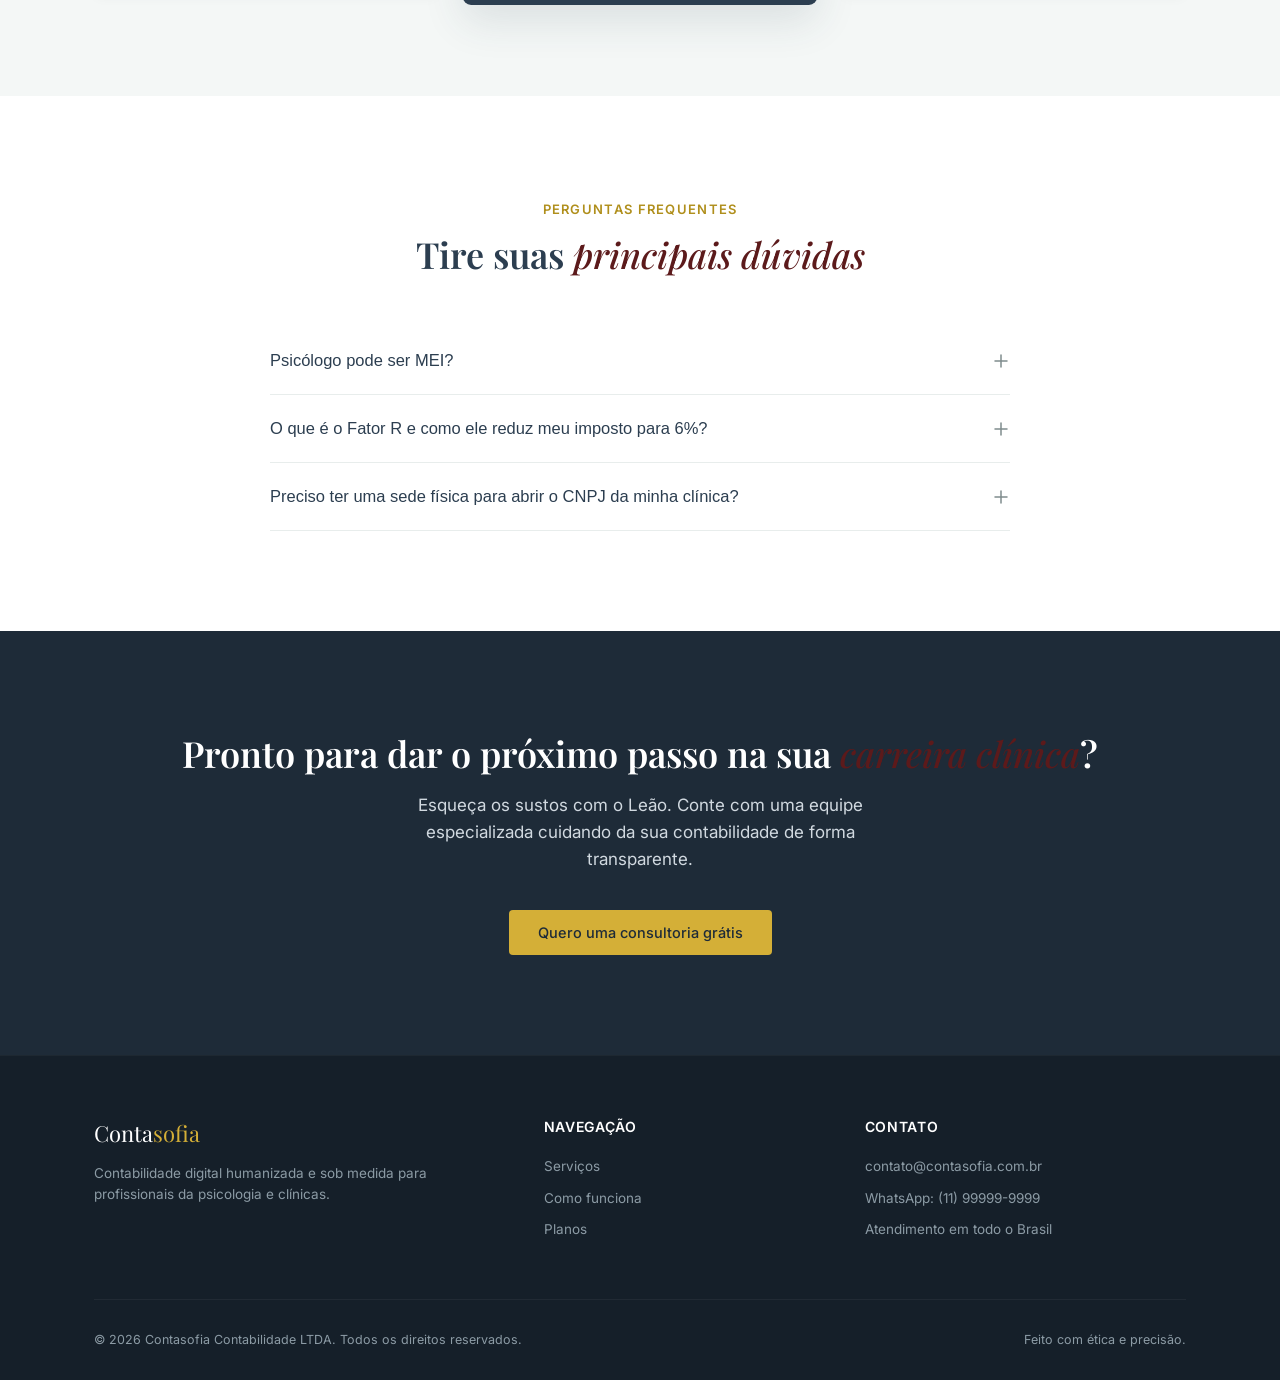
==== commit 78150f52: "Descreva as alterações" ====
--- a/index.html
+++ b/index.html
@@ -54,11 +54,15 @@
         <div class="hero-tagline">Contabilidade especializada</div>
         <h1>Sua prática clínica merece uma contabilidade <em>à altura</em>.</h1>
         <p class="hero-desc">
-          Cuidamos da burocracia, dos impostos e das finanças do seu consultório de psicologia para que você possa focar no que realmente importa: seus pacientes.
+          Cuidamos da burocracia, dos impostos e das finanças do seu consultório de psicologia — para você focar no que realmente importa: seus pacientes.
         </p>
         <div class="hero-btns">
-          <a href="#planos" class="btn btn-primary">Ver planos</a>
-          <button class="btn btn-secondary open-modal-geral" data-plano="0">Falar com um especialista</button>
+          <button class="btn btn-primary open-modal-geral" data-plano="2">Quero abrir meu CNPJ</button>
+          <a href="#planos" class="btn btn-secondary">Ver planos</a>
+        </div>
+        <div class="hero-trust">
+          <span><svg fill="none" viewBox="0 0 24 24" stroke-width="2.5" stroke="currentColor"><path stroke-linecap="round" stroke-linejoin="round" d="M4.5 12.75l6 6 9-13.5" /></svg>Abertura de CNPJ sem honorários</span>
+          <span><svg fill="none" viewBox="0 0 24 24" stroke-width="2.5" stroke="currentColor"><path stroke-linecap="round" stroke-linejoin="round" d="M4.5 12.75l6 6 9-13.5" /></svg>Resposta em até 1 dia útil</span>
         </div>
       </div>
       <div class="hero-image flex-center">
@@ -157,7 +161,7 @@
             <div class="step-num">3</div>
             <div class="step-content">
               <h3>Burocracia resolvida</h3>
-              <p>Nossa equipe cuida de toda a transição e das tratativas com prefeituras e órgãos públicos. O prazo para que seu CNPJ esteja pronto para operar depende dos órgãos responsáveis.</p>
+              <p>Nossa equipe cuida de toda a transição e das tratativas com prefeituras e órgãos públicos. O prazo para o CNPJ ficar pronto para operar depende dos órgãos responsáveis.</p>
             </div>
           </div>
         </div>
@@ -338,6 +342,10 @@
       </div>
     </div>
   </footer>
+
+  <a href="https://api.whatsapp.com/send?phone=5511999999999&text=Ol%C3%A1!%20Vim%20pelo%20site%20da%20Contasofia%20e%20gostaria%20de%20tirar%20uma%20d%C3%BAvida." class="wa-float" target="_blank" rel="noopener" aria-label="Falar no WhatsApp">
+    <svg viewBox="0 0 32 32" fill="#fff" aria-hidden="true"><path d="M16.04 4C9.93 4 4.98 8.95 4.98 15.06c0 2.13.6 4.13 1.64 5.84L4.8 28l7.27-1.8a11.02 11.02 0 0 0 3.97.74h.01c6.11 0 11.06-4.95 11.06-11.06C27.12 8.95 22.16 4 16.04 4zm0 20.2h-.01a9.1 9.1 0 0 1-4.63-1.27l-.33-.2-3.86.95.98-3.77-.22-.35a9.08 9.08 0 0 1-1.4-4.85c0-5.02 4.09-9.1 9.11-9.1 2.43 0 4.72.95 6.44 2.67a9.04 9.04 0 0 1 2.67 6.44c0 5.02-4.09 9.11-9.1 9.11zm5.01-6.82c-.27-.14-1.62-.8-1.87-.89-.25-.09-.43-.14-.62.14-.18.27-.71.89-.87 1.07-.16.18-.32.2-.59.07-.27-.14-1.16-.43-2.2-1.36-.81-.72-1.36-1.62-1.52-1.89-.16-.27-.02-.42.12-.55.12-.12.27-.32.41-.48.14-.16.18-.27.27-.46.09-.18.05-.34-.02-.48-.07-.14-.62-1.49-.85-2.04-.22-.53-.45-.46-.62-.47-.16-.01-.34-.01-.53-.01-.18 0-.48.07-.73.34-.25.27-.96.94-.96 2.29 0 1.35.98 2.65 1.12 2.84.14.18 1.93 2.95 4.68 4.14.65.28 1.16.45 1.56.58.66.21 1.25.18 1.72.11.52-.08 1.62-.66 1.85-1.3.23-.64.23-1.18.16-1.3-.07-.12-.25-.18-.52-.32z" /></svg>
+  </a>
 
   <div class="modal-overlay" id="modalLead">
     <div class="modal-box">
@@ -409,6 +417,7 @@
               </div>
 
               <button type="submit" class="btn btn-primary modal-btn-submit" id="btnSubmitLead">Enviar solicitação</button>
+              <p class="modal-reassure">Resposta em até 1 dia útil. Sem compromisso.</p>
             </div>
           </form>
         </div>
--- a/style.css
+++ b/style.css
@@ -929,4 +929,55 @@
   .form-row-2 { grid-template-columns: 1fr; gap: 16px; }
   .trust-bar-inner { grid-template-columns: 1fr; } /* Uma coluna se a tela for muito pequena */
   .section-title { font-size: 28px; }
+}
+
+/* ── Refinos: linha de confiança no hero ── */
+.hero-trust {
+  display: flex;
+  flex-wrap: wrap;
+  gap: 10px 24px;
+  margin-top: 26px;
+}
+.hero-trust span {
+  display: inline-flex;
+  align-items: center;
+  gap: 8px;
+  font-size: 13.5px;
+  color: #B9C7D2;
+}
+.hero-trust svg {
+  width: 16px;
+  height: 16px;
+  stroke: var(--ouro-light);
+  flex-shrink: 0;
+}
+
+/* ── Reforço de confiança no formulário ── */
+.modal-reassure {
+  font-size: 12.5px;
+  color: var(--text-muted);
+  text-align: center;
+  margin: 10px 0 0;
+}
+
+/* ── Botão flutuante de WhatsApp ── */
+.wa-float {
+  position: fixed;
+  bottom: 24px;
+  right: 24px;
+  z-index: 950;
+  width: 56px;
+  height: 56px;
+  border-radius: 50%;
+  background: #25D366;
+  display: flex;
+  align-items: center;
+  justify-content: center;
+  box-shadow: 0 8px 24px rgba(37, 211, 102, 0.4);
+  transition: transform 0.2s var(--transition-smooth);
+}
+.wa-float:hover { transform: translateY(-2px) scale(1.04); }
+.wa-float svg { width: 28px; height: 28px; }
+@media (max-width: 768px) {
+  .wa-float { width: 52px; height: 52px; bottom: 18px; right: 18px; }
 }
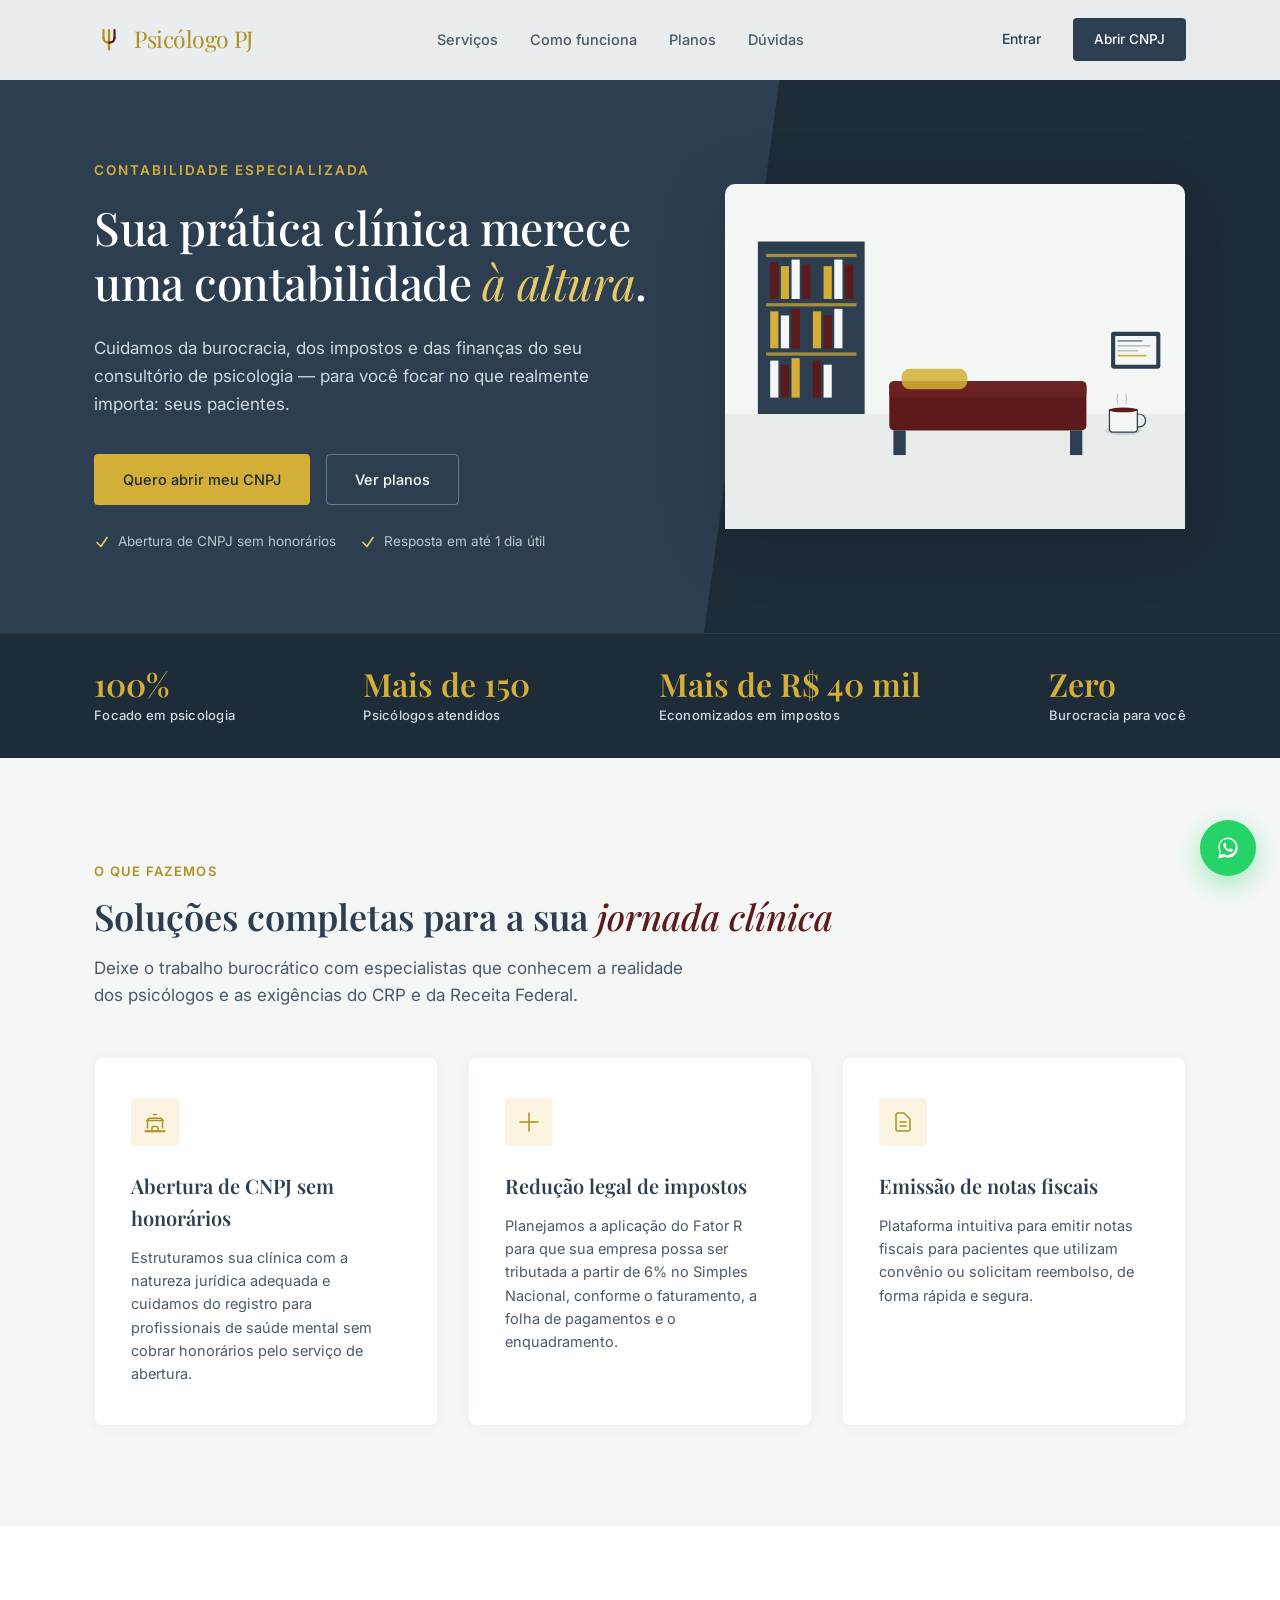
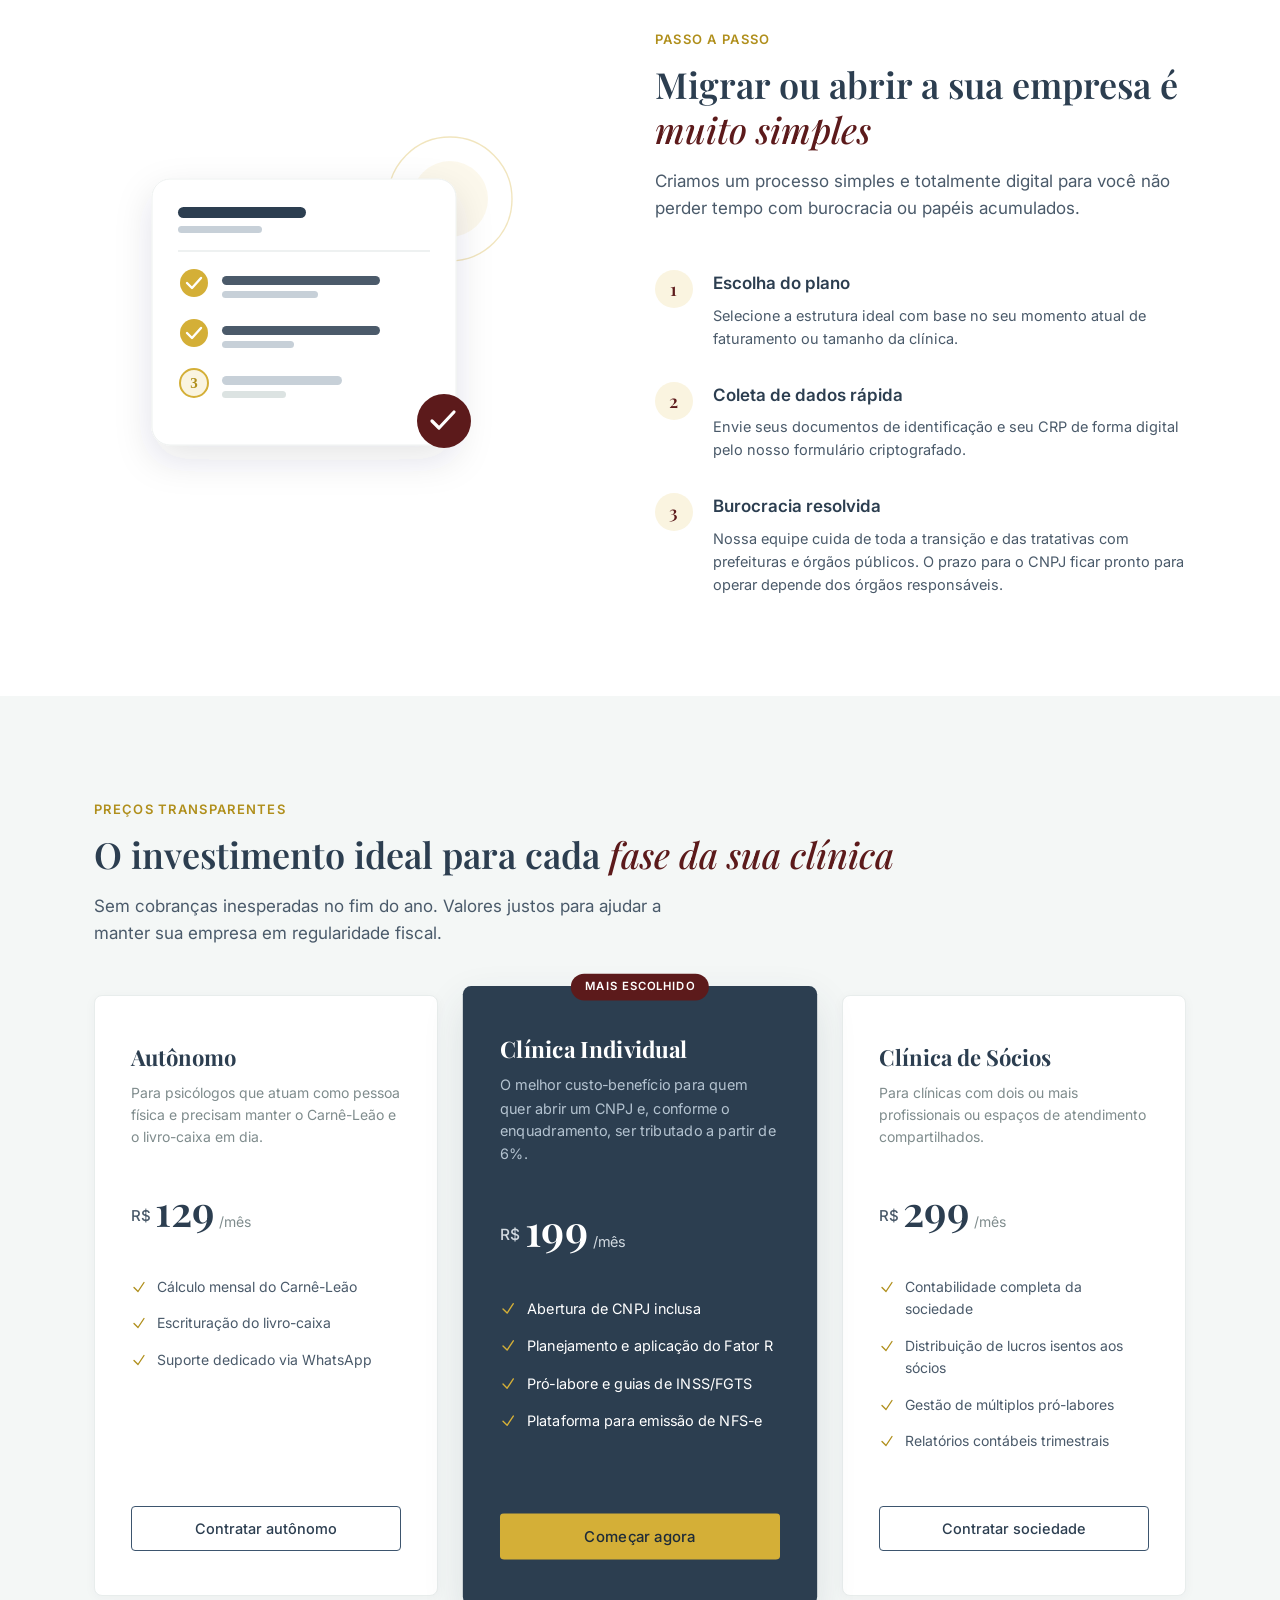
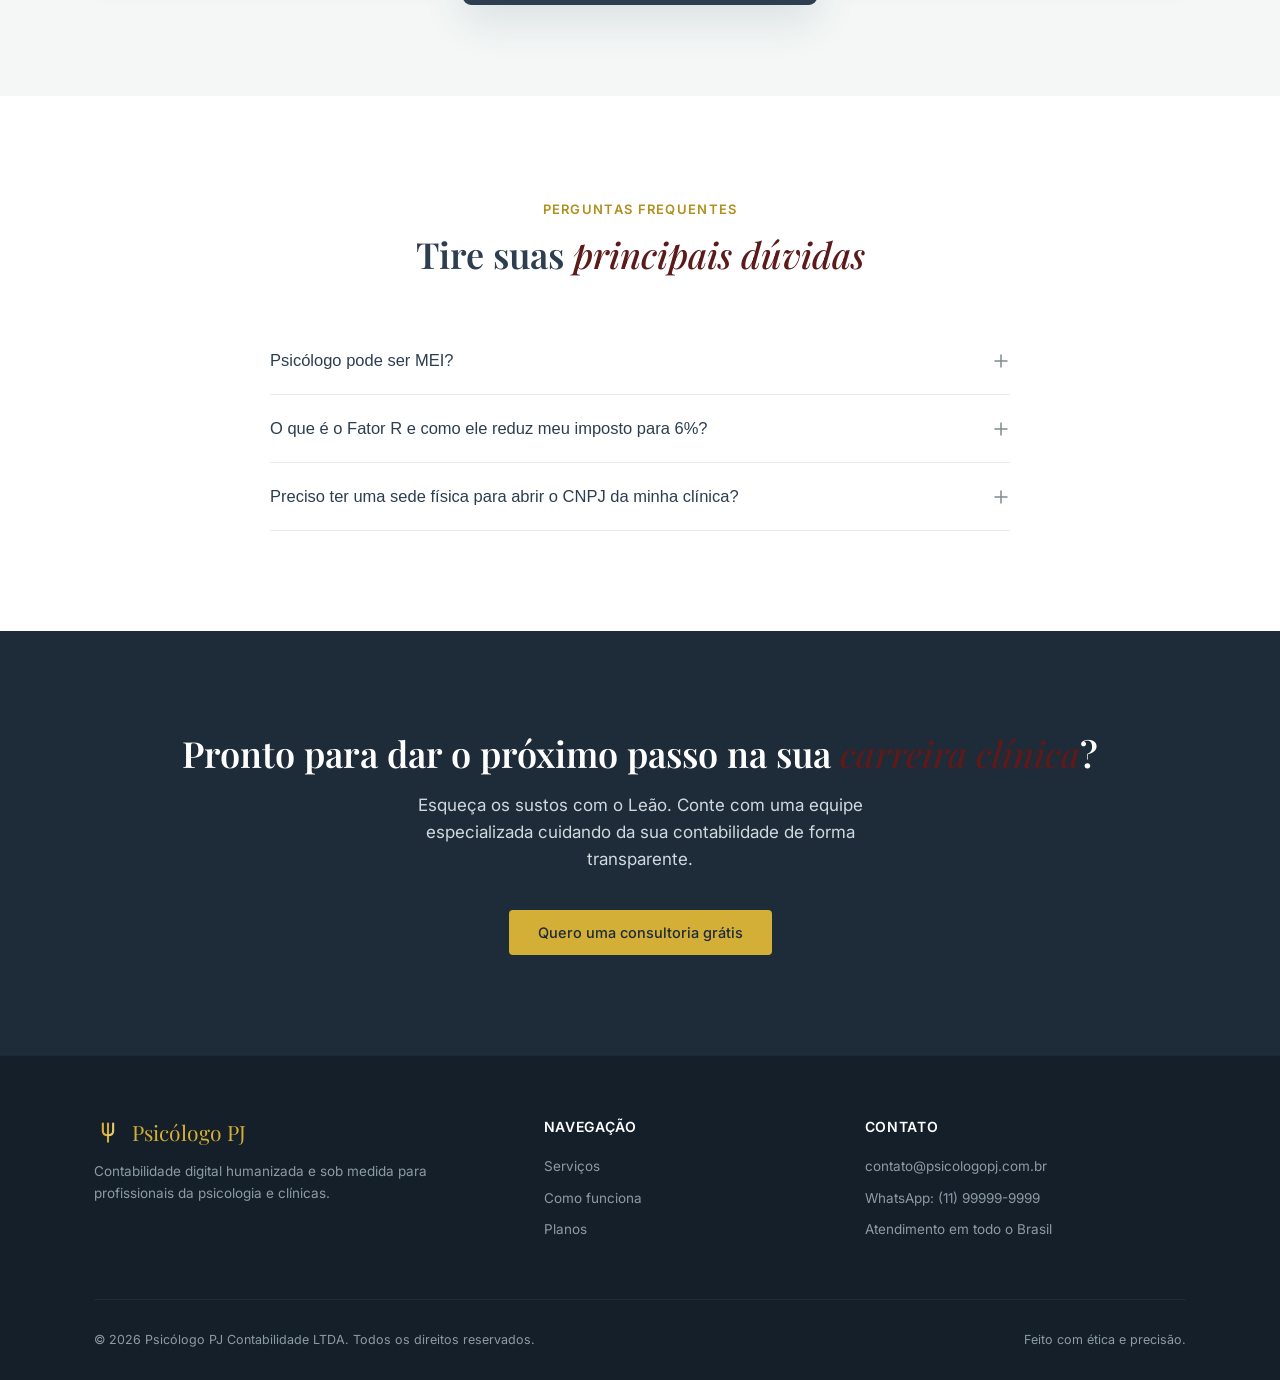
==== commit 739ee29f: "Descreva as alterações" ====
--- a/index.html
+++ b/index.html
@@ -3,7 +3,8 @@
 <head>
   <meta charset="UTF-8" />
   <meta name="viewport" content="width=device-width, initial-scale=1.0" />
-  <title>Contasofia — Contabilidade para Psicólogos</title>
+  <title>Psicólogo PJ — Contabilidade para Psicólogos</title>
+  <link rel="icon" type="image/svg+xml" href="data:image/svg+xml,%3Csvg xmlns='http://www.w3.org/2000/svg' viewBox='0 0 120 120'%3E%3Crect width='120' height='120' rx='26' fill='%23F2EAD7'/%3E%3Cg fill='none' stroke-width='9' stroke-linecap='round' stroke-linejoin='round'%3E%3Cpath d='M60 26V100' stroke='%23B08F1C'/%3E%3Cpath d='M40 26V56' stroke='%23B08F1C'/%3E%3Cpath d='M40 56q0 17 20 17' stroke='%23B08F1C'/%3E%3Cpath d='M80 26V56' stroke='%235C1A1B'/%3E%3Cpath d='M80 56q0 17-20 17' stroke='%235C1A1B'/%3E%3C/g%3E%3C/svg%3E" />
   <link rel="preconnect" href="https://fonts.googleapis.com" />
   <link rel="preconnect" href="https://fonts.gstatic.com" crossorigin />
   <link href="https://fonts.googleapis.com/css2?family=Playfair+Display:ital,wght@0,400;0,500;0,600;1,500&family=Inter:wght@400;500;600;700&display=swap" rel="stylesheet" />
@@ -13,7 +14,10 @@
 
   <nav>
     <div class="container nav-inner">
-      <a href="#" class="nav-logo">Conta<span>sofia</span></a>
+      <a href="#" class="nav-logo">
+        <svg class="logo-mark" viewBox="0 0 120 120" aria-hidden="true" fill="none" stroke-width="9" stroke-linecap="round" stroke-linejoin="round"><path d="M60 24V102" stroke="#B08F1C"/><path d="M38 24V56" stroke="#B08F1C"/><path d="M38 56q0 18 22 18" stroke="#B08F1C"/><path d="M82 24V56" stroke="#5C1A1B"/><path d="M82 56q0 18-22 18" stroke="#5C1A1B"/></svg>
+        <span class="logo-text">Psicólogo<span>PJ</span></span>
+      </a>
       
       <ul class="nav-links">
         <li><a href="#servicos">Serviços</a></li>
@@ -316,7 +320,10 @@
     <div class="container">
       <div class="footer-grid">
         <div class="footer-brand">
-          <span class="logo">Conta<span>sofia</span></span>
+          <span class="logo">
+            <svg class="logo-mark logo-mark-dark" viewBox="0 0 120 120" aria-hidden="true" fill="none" stroke-width="9" stroke-linecap="round" stroke-linejoin="round"><path d="M60 24V102" stroke="#D4AF37"/><path d="M38 24V56" stroke="#D4AF37"/><path d="M38 56q0 18 22 18" stroke="#D4AF37"/><path d="M82 24V56" stroke="#E6C968"/><path d="M82 56q0 18-22 18" stroke="#E6C968"/></svg>
+            <span class="logo-text">Psicólogo<span>PJ</span></span>
+          </span>
           <p>Contabilidade digital humanizada e sob medida para profissionais da psicologia e clínicas.</p>
         </div>
         <div class="footer-col">
@@ -330,20 +337,20 @@
         <div class="footer-col">
           <h4>Contato</h4>
           <ul>
-            <li>contato@contasofia.com.br</li>
+            <li>contato@psicologopj.com.br</li>
             <li>WhatsApp: (11) 99999-9999</li>
             <li>Atendimento em todo o Brasil</li>
           </ul>
         </div>
       </div>
       <div class="footer-meta">
-        <p>&copy; 2026 Contasofia Contabilidade LTDA. Todos os direitos reservados.</p>
+        <p>&copy; 2026 Psicólogo PJ Contabilidade LTDA. Todos os direitos reservados.</p>
         <p>Feito com ética e precisão.</p>
       </div>
     </div>
   </footer>
 
-  <a href="https://api.whatsapp.com/send?phone=5511999999999&text=Ol%C3%A1!%20Vim%20pelo%20site%20da%20Contasofia%20e%20gostaria%20de%20tirar%20uma%20d%C3%BAvida." class="wa-float" target="_blank" rel="noopener" aria-label="Falar no WhatsApp">
+  <a href="https://api.whatsapp.com/send?phone=5511999999999&text=Ol%C3%A1!%20Vim%20pelo%20site%20da%20Psic%C3%B3logo%20PJ%20e%20gostaria%20de%20tirar%20uma%20d%C3%BAvida." class="wa-float" target="_blank" rel="noopener" aria-label="Falar no WhatsApp">
     <svg viewBox="0 0 32 32" fill="#fff" aria-hidden="true"><path d="M16.04 4C9.93 4 4.98 8.95 4.98 15.06c0 2.13.6 4.13 1.64 5.84L4.8 28l7.27-1.8a11.02 11.02 0 0 0 3.97.74h.01c6.11 0 11.06-4.95 11.06-11.06C27.12 8.95 22.16 4 16.04 4zm0 20.2h-.01a9.1 9.1 0 0 1-4.63-1.27l-.33-.2-3.86.95.98-3.77-.22-.35a9.08 9.08 0 0 1-1.4-4.85c0-5.02 4.09-9.1 9.11-9.1 2.43 0 4.72.95 6.44 2.67a9.04 9.04 0 0 1 2.67 6.44c0 5.02-4.09 9.11-9.1 9.11zm5.01-6.82c-.27-.14-1.62-.8-1.87-.89-.25-.09-.43-.14-.62.14-.18.27-.71.89-.87 1.07-.16.18-.32.2-.59.07-.27-.14-1.16-.43-2.2-1.36-.81-.72-1.36-1.62-1.52-1.89-.16-.27-.02-.42.12-.55.12-.12.27-.32.41-.48.14-.16.18-.27.27-.46.09-.18.05-.34-.02-.48-.07-.14-.62-1.49-.85-2.04-.22-.53-.45-.46-.62-.47-.16-.01-.34-.01-.53-.01-.18 0-.48.07-.73.34-.25.27-.96.94-.96 2.29 0 1.35.98 2.65 1.12 2.84.14.18 1.93 2.95 4.68 4.14.65.28 1.16.45 1.56.58.66.21 1.25.18 1.72.11.52-.08 1.62-.66 1.85-1.3.23-.64.23-1.18.16-1.3-.07-.12-.25-.18-.52-.32z" /></svg>
   </a>
 
@@ -413,7 +420,7 @@
 
               <div class="field-check">
                 <input type="checkbox" id="aceite_lgpd" name="aceite_lgpd" required checked />
-                <label for="aceite_lgpd">Aceito receber contatos da Contasofia para fins de simulação fiscal e concordo com a <a href="#">Política de Privacidade</a>.</label>
+                <label for="aceite_lgpd">Aceito receber contatos da Psicólogo PJ para fins de simulação fiscal e concordo com a <a href="#">Política de Privacidade</a>.</label>
               </div>
 
               <button type="submit" class="btn btn-primary modal-btn-submit" id="btnSubmitLead">Enviar solicitação</button>
--- a/style.css
+++ b/style.css
@@ -191,11 +191,24 @@
   justify-content: space-between;
 }
 .nav-logo {
+  display: inline-flex;
+  align-items: center;
+  gap: 10px;
   font-family: var(--font-serif);
-  font-size: 24px;
+  font-size: 23px;
   font-weight: 600;
   color: var(--petroleo);
   letter-spacing: -0.02em;
+}
+.logo-mark {
+  width: 30px;
+  height: 30px;
+  flex-shrink: 0;
+}
+.logo-text span {
+  color: var(--ouro-dark);
+  font-weight: 400;
+  margin-left: 0.22em;
 }
 .nav-logo span {
   color: var(--ouro-dark);
@@ -674,12 +687,19 @@
   margin-bottom: 48px;
 }
 .footer-brand .logo {
+  display: inline-flex;
+  align-items: center;
+  gap: 10px;
   font-family: var(--font-serif);
-  font-size: 22px;
+  font-size: 21px;
   color: #fff;
   margin-bottom: 12px;
-  display: block;
-}
+}
+.footer-brand .logo .logo-mark-dark {
+  width: 28px;
+  height: 28px;
+}
+.footer-brand .logo .logo-text span { color: var(--ouro); }
 .footer-brand .logo span { color: var(--ouro); }
 .footer-brand p { line-height: 1.6; }
 .footer-col h4 {
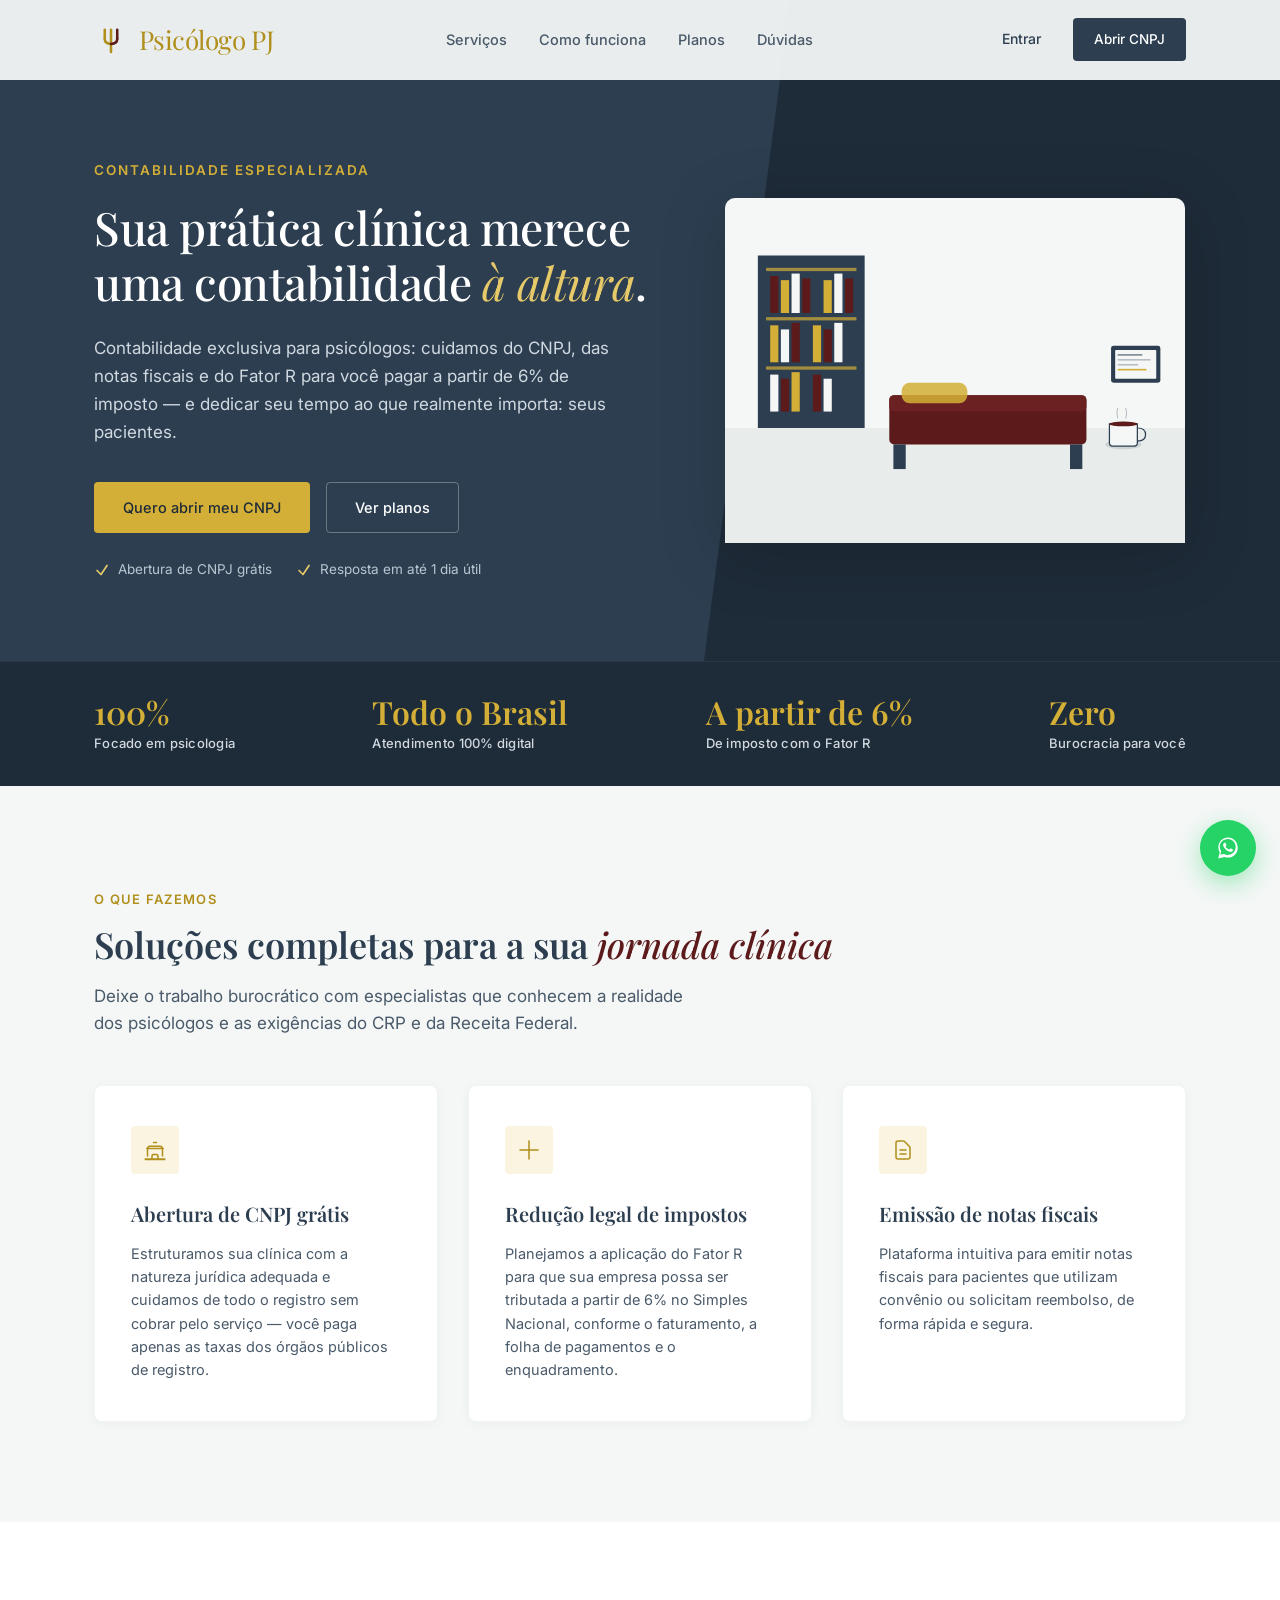
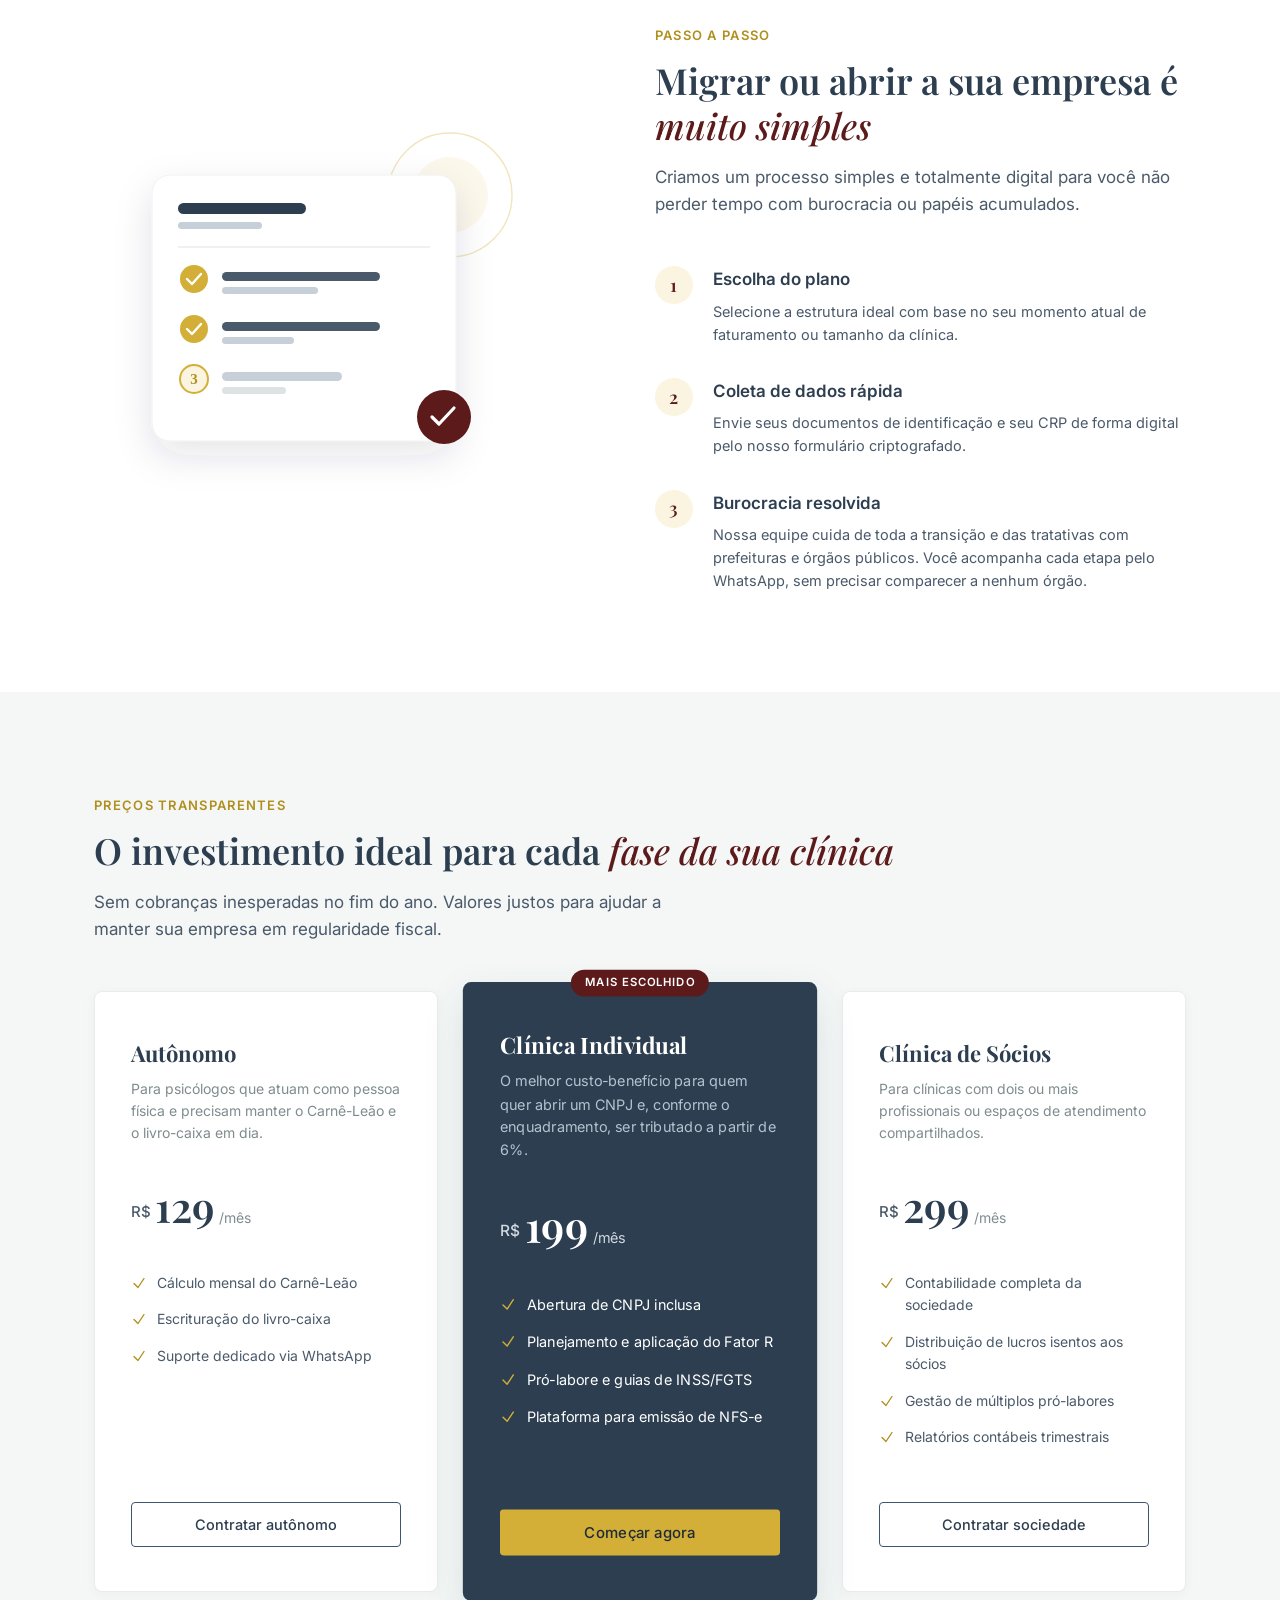
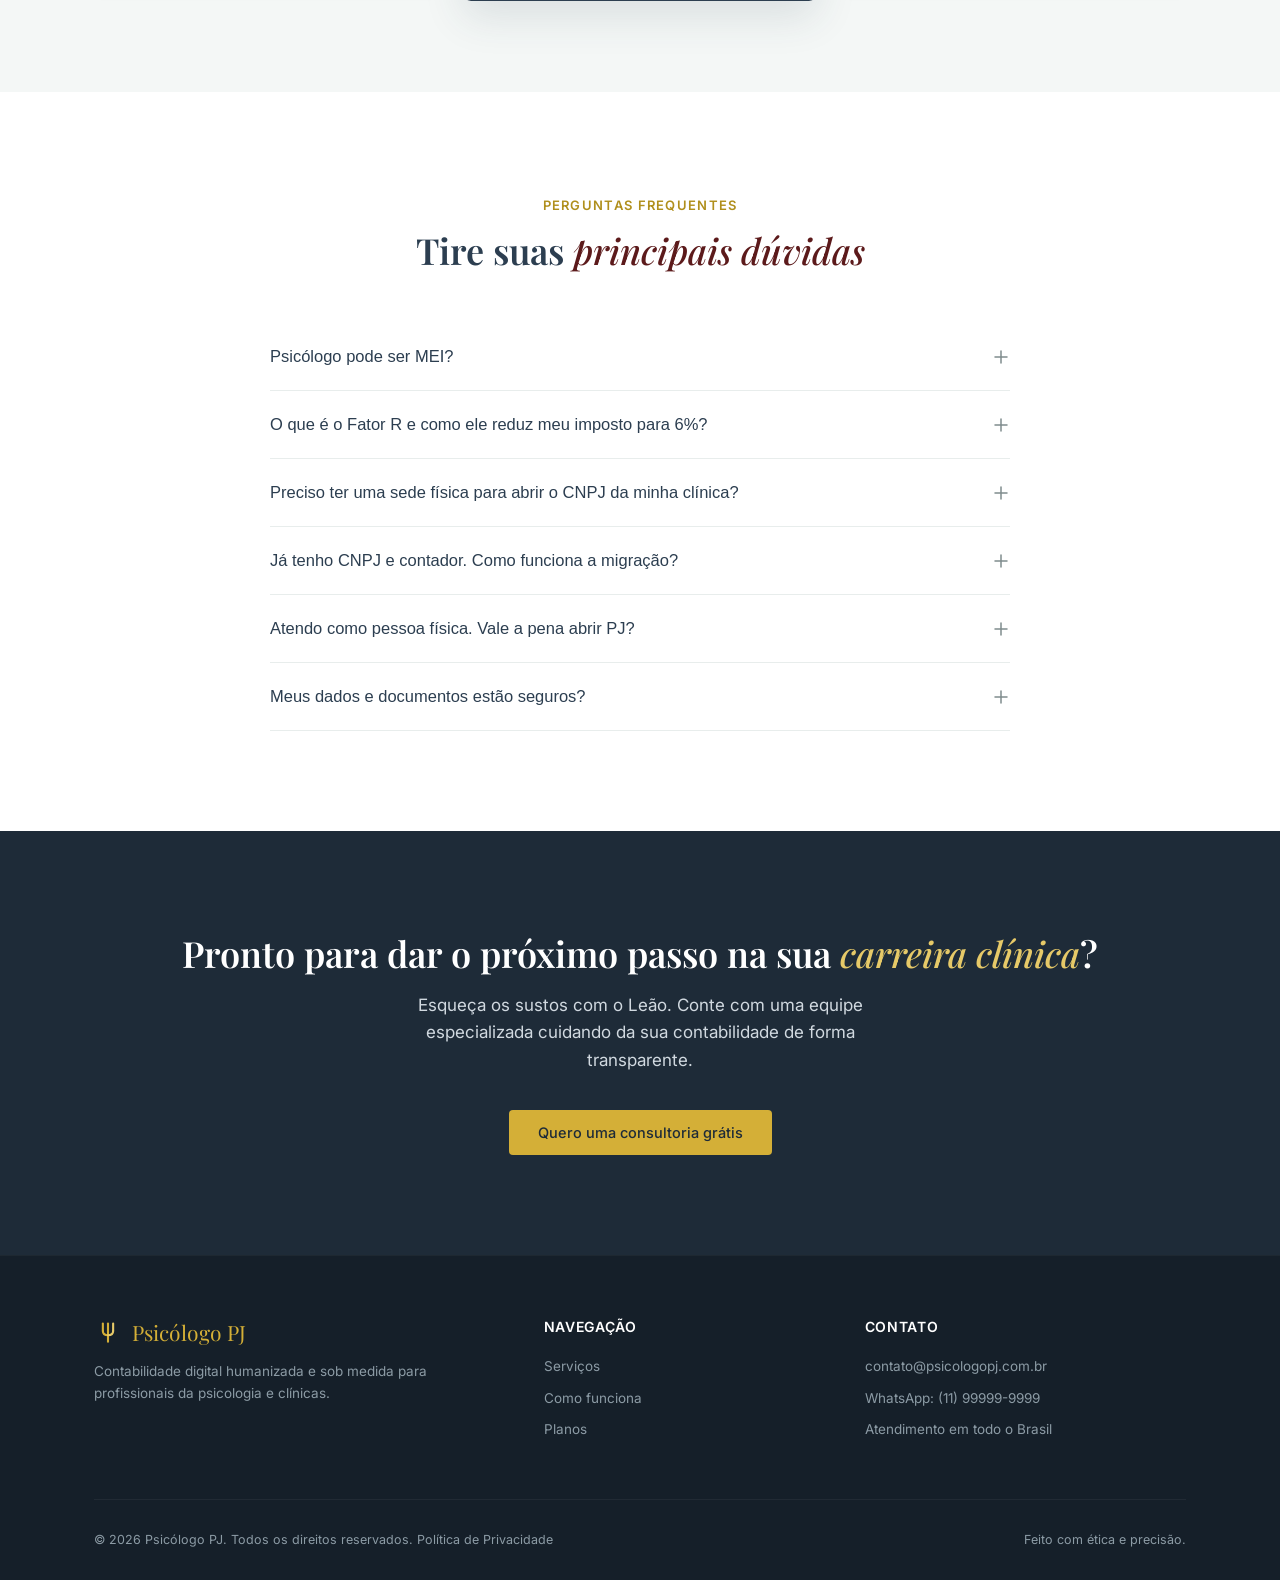
==== commit 68c67a0a: "Descreva as alterações" ====
--- a/index.html
+++ b/index.html
@@ -4,6 +4,11 @@
   <meta charset="UTF-8" />
   <meta name="viewport" content="width=device-width, initial-scale=1.0" />
   <title>Psicólogo PJ — Contabilidade para Psicólogos</title>
+  <meta name="description" content="Contabilidade online exclusiva para psicólogos. Abertura de CNPJ grátis, planejamento do Fator R e imposto a partir de 6%. Planos a partir de R$ 129/mês." />
+  <meta property="og:title" content="Psicólogo PJ — Contabilidade para Psicólogos" />
+  <meta property="og:description" content="Contabilidade online exclusiva para psicólogos. Abertura de CNPJ grátis, planejamento do Fator R e imposto a partir de 6%." />
+  <meta property="og:type" content="website" />
+  <meta property="og:locale" content="pt_BR" />
   <link rel="icon" type="image/svg+xml" href="data:image/svg+xml,%3Csvg xmlns='http://www.w3.org/2000/svg' viewBox='0 0 120 120'%3E%3Crect width='120' height='120' rx='26' fill='%23F2EAD7'/%3E%3Cg fill='none' stroke-width='9' stroke-linecap='round' stroke-linejoin='round'%3E%3Cpath d='M60 26V100' stroke='%23B08F1C'/%3E%3Cpath d='M40 26V56' stroke='%23B08F1C'/%3E%3Cpath d='M40 56q0 17 20 17' stroke='%23B08F1C'/%3E%3Cpath d='M80 26V56' stroke='%235C1A1B'/%3E%3Cpath d='M80 56q0 17-20 17' stroke='%235C1A1B'/%3E%3C/g%3E%3C/svg%3E" />
   <link rel="preconnect" href="https://fonts.googleapis.com" />
   <link rel="preconnect" href="https://fonts.gstatic.com" crossorigin />
@@ -58,14 +63,14 @@
         <div class="hero-tagline">Contabilidade especializada</div>
         <h1>Sua prática clínica merece uma contabilidade <em>à altura</em>.</h1>
         <p class="hero-desc">
-          Cuidamos da burocracia, dos impostos e das finanças do seu consultório de psicologia — para você focar no que realmente importa: seus pacientes.
+          Contabilidade exclusiva para psicólogos: cuidamos do CNPJ, das notas fiscais e do Fator R para você pagar a partir de 6% de imposto — e dedicar seu tempo ao que realmente importa: seus pacientes.
         </p>
         <div class="hero-btns">
           <button class="btn btn-primary open-modal-geral" data-plano="2">Quero abrir meu CNPJ</button>
           <a href="#planos" class="btn btn-secondary">Ver planos</a>
         </div>
         <div class="hero-trust">
-          <span><svg fill="none" viewBox="0 0 24 24" stroke-width="2.5" stroke="currentColor"><path stroke-linecap="round" stroke-linejoin="round" d="M4.5 12.75l6 6 9-13.5" /></svg>Abertura de CNPJ sem honorários</span>
+          <span><svg fill="none" viewBox="0 0 24 24" stroke-width="2.5" stroke="currentColor"><path stroke-linecap="round" stroke-linejoin="round" d="M4.5 12.75l6 6 9-13.5" /></svg>Abertura de CNPJ grátis</span>
           <span><svg fill="none" viewBox="0 0 24 24" stroke-width="2.5" stroke="currentColor"><path stroke-linecap="round" stroke-linejoin="round" d="M4.5 12.75l6 6 9-13.5" /></svg>Resposta em até 1 dia útil</span>
         </div>
       </div>
@@ -82,12 +87,12 @@
         <span class="trust-label">Focado em psicologia</span>
       </div>
       <div class="trust-item">
-        <span class="trust-num">Mais de 150</span>
-        <span class="trust-label">Psicólogos atendidos</span>
+        <span class="trust-num">Todo o Brasil</span>
+        <span class="trust-label">Atendimento 100% digital</span>
       </div>
       <div class="trust-item">
-        <span class="trust-num">Mais de R$ 40 mil</span>
-        <span class="trust-label">Economizados em impostos</span>
+        <span class="trust-num">A partir de 6%</span>
+        <span class="trust-label">De imposto com o Fator R</span>
       </div>
       <div class="trust-item">
         <span class="trust-num">Zero</span>
@@ -109,8 +114,8 @@
               <path stroke-linecap="round" stroke-linejoin="round" d="M2.25 21h19.5m-18-10.5h16.5M2.25 21.5h19.5M4.5 18v-7.5A2.25 2.25 0 016.75 8.25h10.5A2.25 2.25 0 0119.5 10.5V18M9 21v-3a1.5 1.5 0 011.5-1.5h3A1.5 1.5 0 0115 18v3M10.5 4.5h3" />
             </svg>
           </div>
-          <h3>Abertura de CNPJ sem honorários</h3>
-          <p>Estruturamos sua clínica com a natureza jurídica adequada e cuidamos do registro para profissionais de saúde mental sem cobrar honorários pelo serviço de abertura.</p>
+          <h3>Abertura de CNPJ grátis</h3>
+          <p>Estruturamos sua clínica com a natureza jurídica adequada e cuidamos de todo o registro sem cobrar pelo serviço — você paga apenas as taxas dos órgãos públicos de registro.</p>
         </div>
         
         <div class="feature-card">
@@ -165,7 +170,7 @@
             <div class="step-num">3</div>
             <div class="step-content">
               <h3>Burocracia resolvida</h3>
-              <p>Nossa equipe cuida de toda a transição e das tratativas com prefeituras e órgãos públicos. O prazo para o CNPJ ficar pronto para operar depende dos órgãos responsáveis.</p>
+              <p>Nossa equipe cuida de toda a transição e das tratativas com prefeituras e órgãos públicos. Você acompanha cada etapa pelo WhatsApp, sem precisar comparecer a nenhum órgão.</p>
             </div>
           </div>
         </div>
@@ -304,6 +309,36 @@
             <p>Em muitos municípios, não. Se você atende on-line ou subloca consultórios por hora, pode ser possível utilizar um endereço fiscal ou uma sede virtual, conforme as regras locais. Isso pode reduzir seus custos fixos e simplificar o processo de abertura.</p>
           </div>
         </div>
+
+        <div class="faq-item">
+          <button class="faq-trigger">
+            <h3>Já tenho CNPJ e contador. Como funciona a migração?</h3>
+            <svg class="faq-icon" fill="none" viewBox="0 0 24 24" stroke="currentColor"><path stroke-linecap="round" stroke-linejoin="round" stroke-width="2" d="M12 4v16m8-8H4"/></svg>
+          </button>
+          <div class="faq-panel">
+            <p>A troca de contador é mais simples do que parece — e não tem custo. Nossa equipe solicita os documentos e informações diretamente ao seu contador atual, confere a situação fiscal da empresa e assume a contabilidade sem interrupção nas suas obrigações. Você não precisa intermediar nada.</p>
+          </div>
+        </div>
+
+        <div class="faq-item">
+          <button class="faq-trigger">
+            <h3>Atendo como pessoa física. Vale a pena abrir PJ?</h3>
+            <svg class="faq-icon" fill="none" viewBox="0 0 24 24" stroke="currentColor"><path stroke-linecap="round" stroke-linejoin="round" stroke-width="2" d="M12 4v16m8-8H4"/></svg>
+          </button>
+          <div class="faq-panel">
+            <p>Depende do seu faturamento. Como pessoa física, seus rendimentos entram na tabela progressiva do IR, que pode chegar a 27,5%. Como PJ no Simples Nacional, com o Fator R bem planejado, a tributação pode começar em 6%. Em geral, quanto maior o faturamento mensal, mais a PJ compensa — na consultoria gratuita fazemos essa simulação com os seus números antes de qualquer decisão.</p>
+          </div>
+        </div>
+
+        <div class="faq-item">
+          <button class="faq-trigger">
+            <h3>Meus dados e documentos estão seguros?</h3>
+            <svg class="faq-icon" fill="none" viewBox="0 0 24 24" stroke="currentColor"><path stroke-linecap="round" stroke-linejoin="round" stroke-width="2" d="M12 4v16m8-8H4"/></svg>
+          </button>
+          <div class="faq-panel">
+            <p>Sim. Trabalhamos em conformidade com a LGPD: seus dados são usados apenas para a prestação do serviço contábil, os documentos ficam armazenados com criptografia e o acesso é restrito à equipe que atende você. Como profissionais que também lidam com sigilo, levamos isso a sério — os detalhes estão na nossa <a href="politica-privacidade.html">Política de Privacidade</a>.</p>
+          </div>
+        </div>
       </div>
     </div>
   </section>
@@ -338,13 +373,17 @@
           <h4>Contato</h4>
           <ul>
             <li>contato@psicologopj.com.br</li>
+            <!-- TODO: número placeholder — trocar aqui, no link flutuante do WhatsApp
+                 e na função montarLinkWhatsApp() quando o WhatsApp Business estiver ativo -->
             <li>WhatsApp: (11) 99999-9999</li>
             <li>Atendimento em todo o Brasil</li>
           </ul>
         </div>
       </div>
       <div class="footer-meta">
-        <p>&copy; 2026 Psicólogo PJ Contabilidade LTDA. Todos os direitos reservados.</p>
+        <!-- TODO: quando o CNPJ for aberto, incluir aqui razão social, CNPJ e
+             "Responsável técnico: [nome], CRC [UF-nº]" (exigência do CFC para publicidade contábil) -->
+        <p>&copy; 2026 Psicólogo PJ. Todos os direitos reservados. <a href="politica-privacidade.html">Política de Privacidade</a></p>
         <p>Feito com ética e precisão.</p>
       </div>
     </div>
@@ -397,8 +436,8 @@
                   <label for="plano_interesse">Plano de interesse *</label>
                   <select id="plano_interesse" name="plano_interesse" required>
                     <option value="" disabled selected>Selecione uma opção</option>
+                    <option value="essencial">Profissional Autônomo (PF)</option>
                     <option value="clinica">Clínica Individual (CNPJ)</option>
-                    <option value="essencial">Profissional Autônomo (PF)</option>
                     <option value="instituto">Clínica de Sócios</option>
                     <option value="indefinido">Apenas tirar dúvidas gerais</option>
                   </select>
@@ -419,8 +458,8 @@
               </div>
 
               <div class="field-check">
-                <input type="checkbox" id="aceite_lgpd" name="aceite_lgpd" required checked />
-                <label for="aceite_lgpd">Aceito receber contatos da Psicólogo PJ para fins de simulação fiscal e concordo com a <a href="#">Política de Privacidade</a>.</label>
+                <input type="checkbox" id="aceite_lgpd" name="aceite_lgpd" required />
+                <label for="aceite_lgpd">Aceito receber contatos da Psicólogo PJ para fins de simulação fiscal e concordo com a <a href="politica-privacidade.html" target="_blank">Política de Privacidade</a>.</label>
               </div>
 
               <button type="submit" class="btn btn-primary modal-btn-submit" id="btnSubmitLead">Enviar solicitação</button>
--- a/style.css
+++ b/style.css
@@ -193,16 +193,16 @@
 .nav-logo {
   display: inline-flex;
   align-items: center;
-  gap: 10px;
+  gap: 11px;
   font-family: var(--font-serif);
-  font-size: 23px;
+  font-size: 26px;
   font-weight: 600;
   color: var(--petroleo);
   letter-spacing: -0.02em;
 }
 .logo-mark {
-  width: 30px;
-  height: 30px;
+  width: 34px;
+  height: 34px;
   flex-shrink: 0;
 }
 .logo-text span {
@@ -665,6 +665,7 @@
   text-align: center;
 }
 .cta-final .section-title { color: #fff; }
+.cta-final .section-title em { color: var(--ouro-light); }
 .cta-final p {
   font-size: 17px;
   color: var(--text-on-dark-muted);
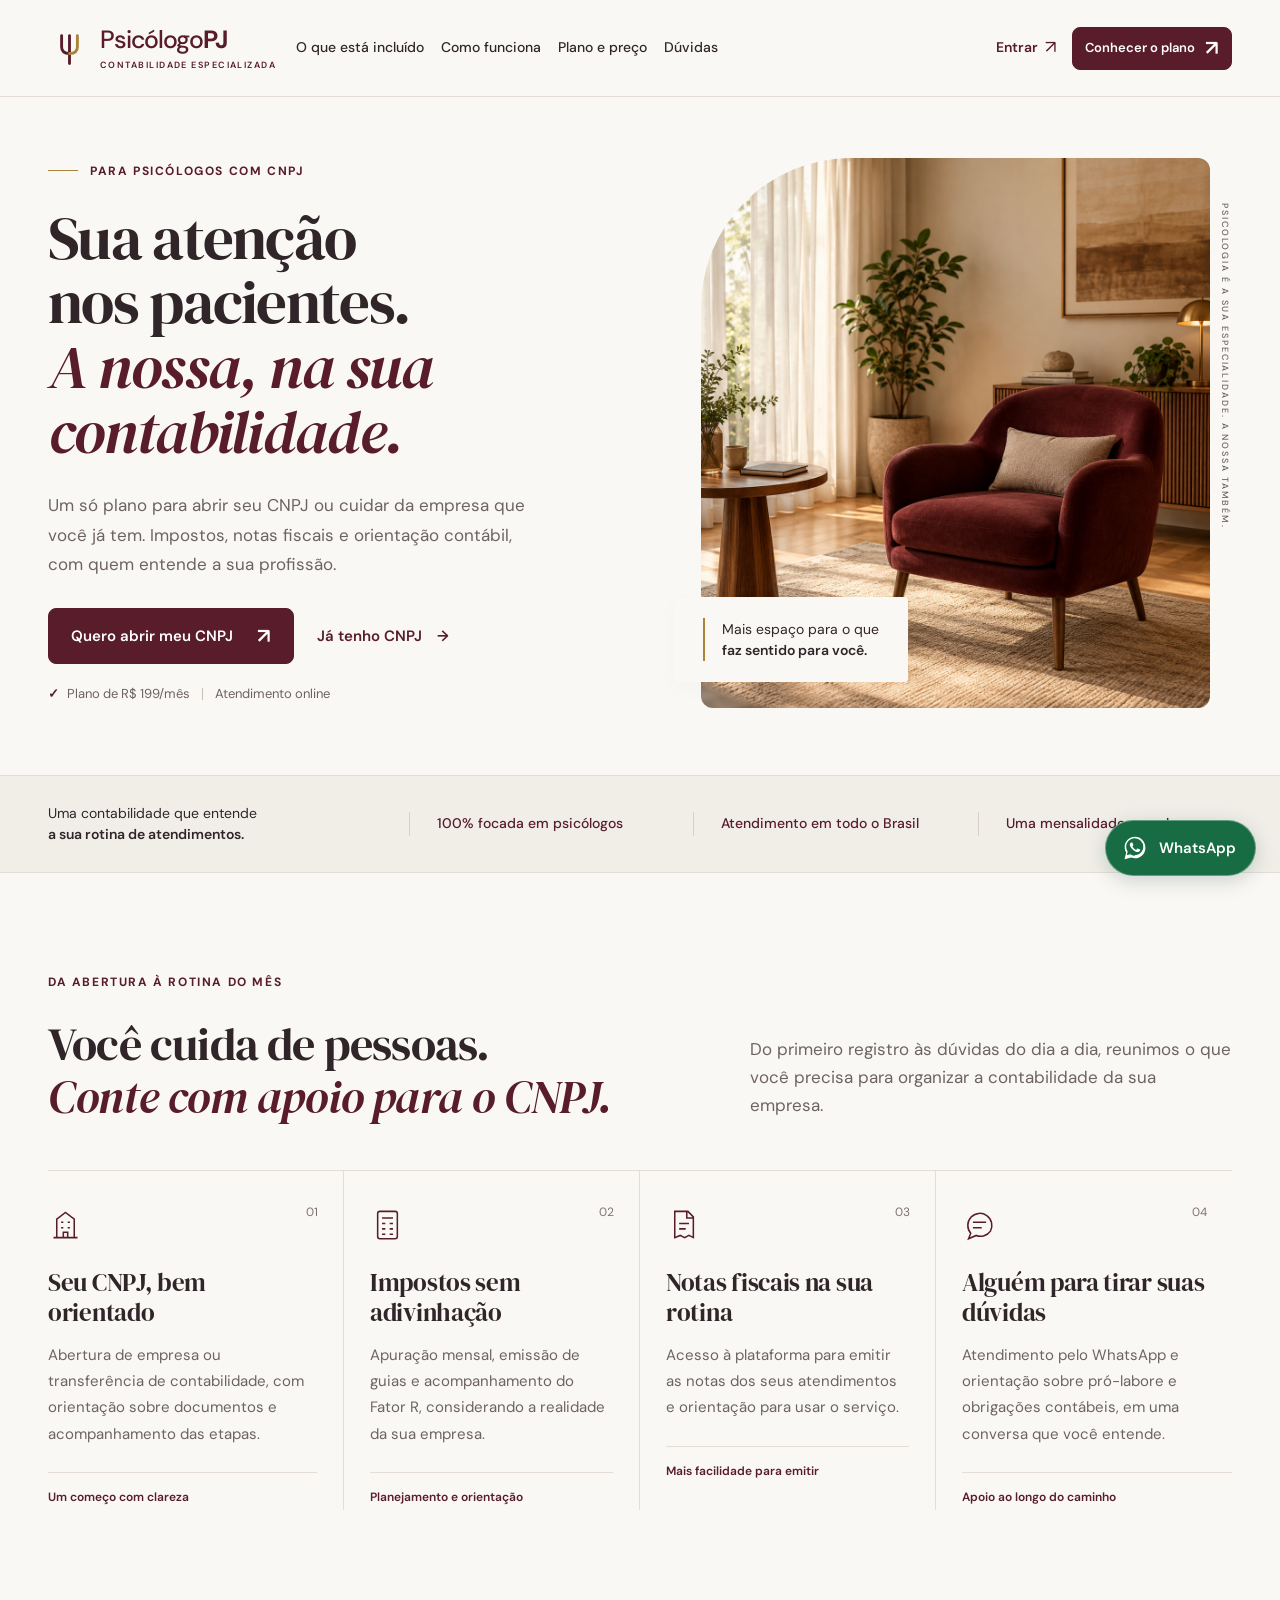
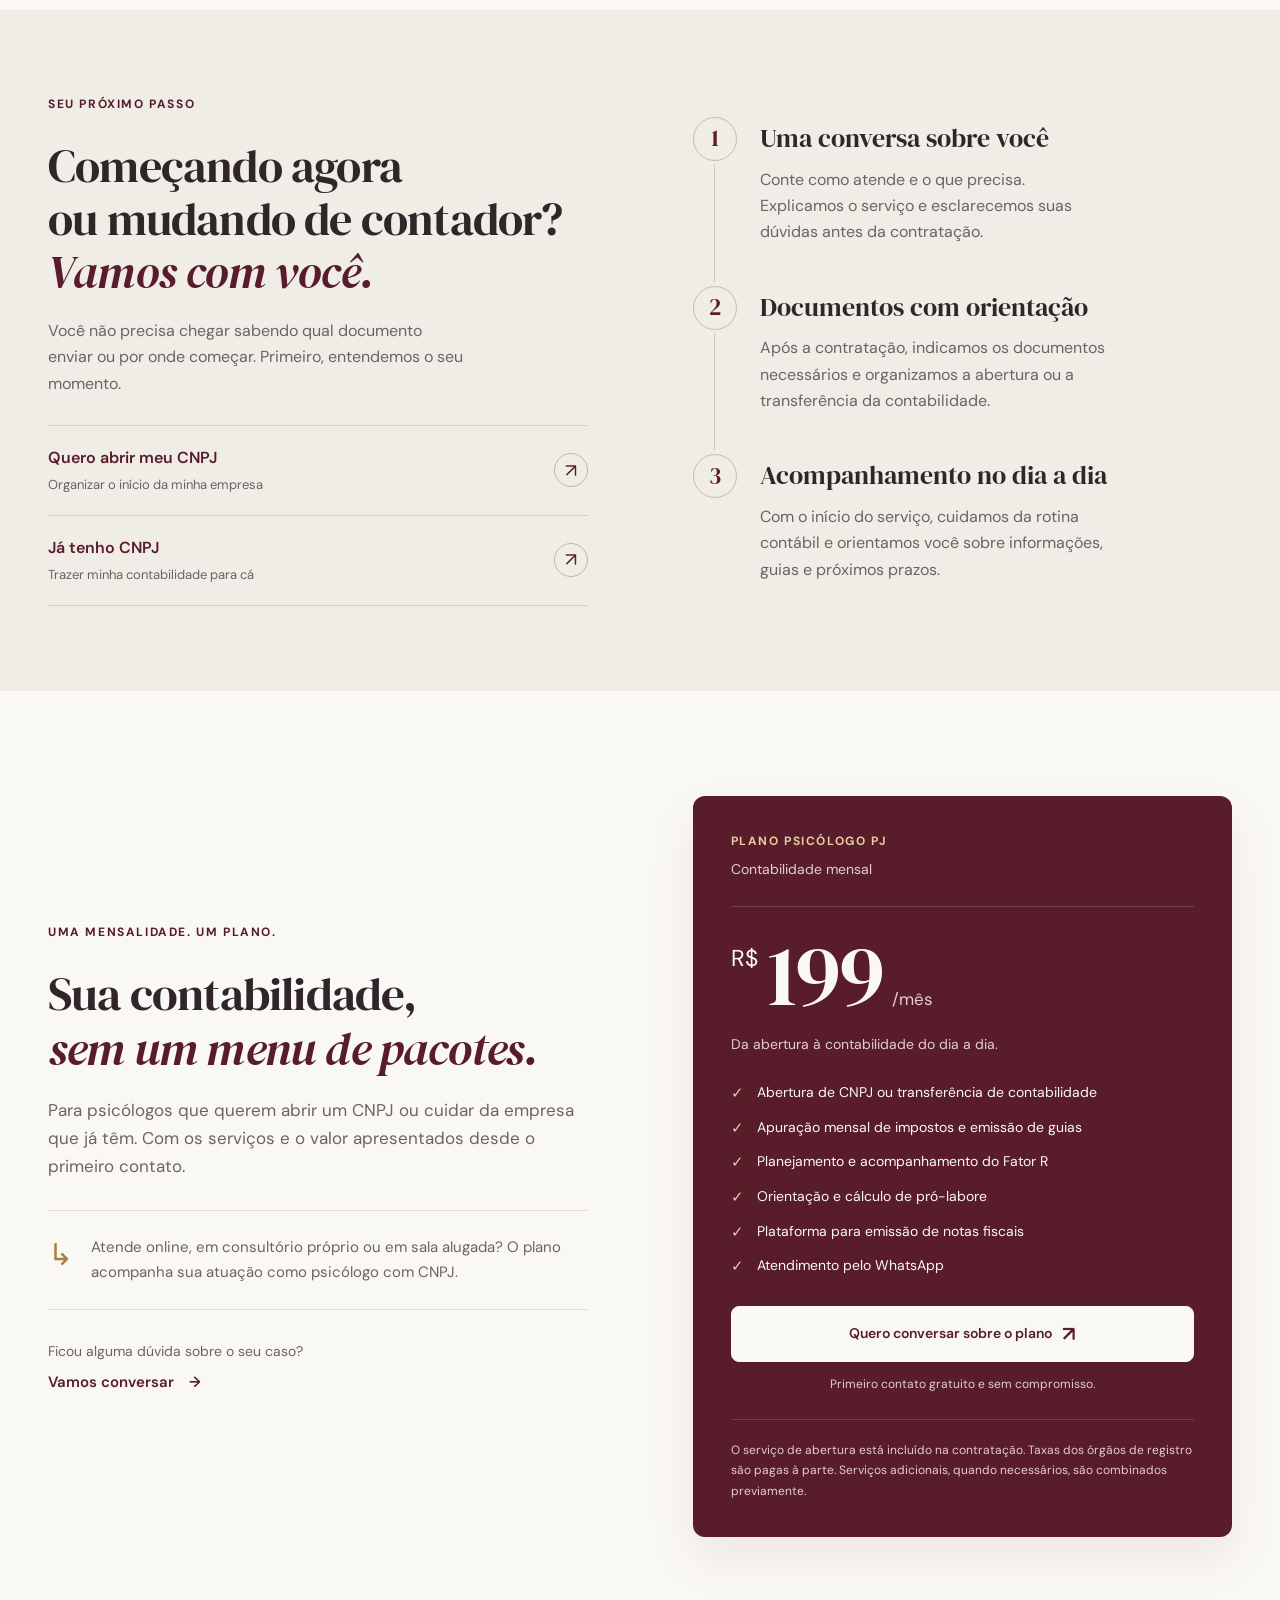
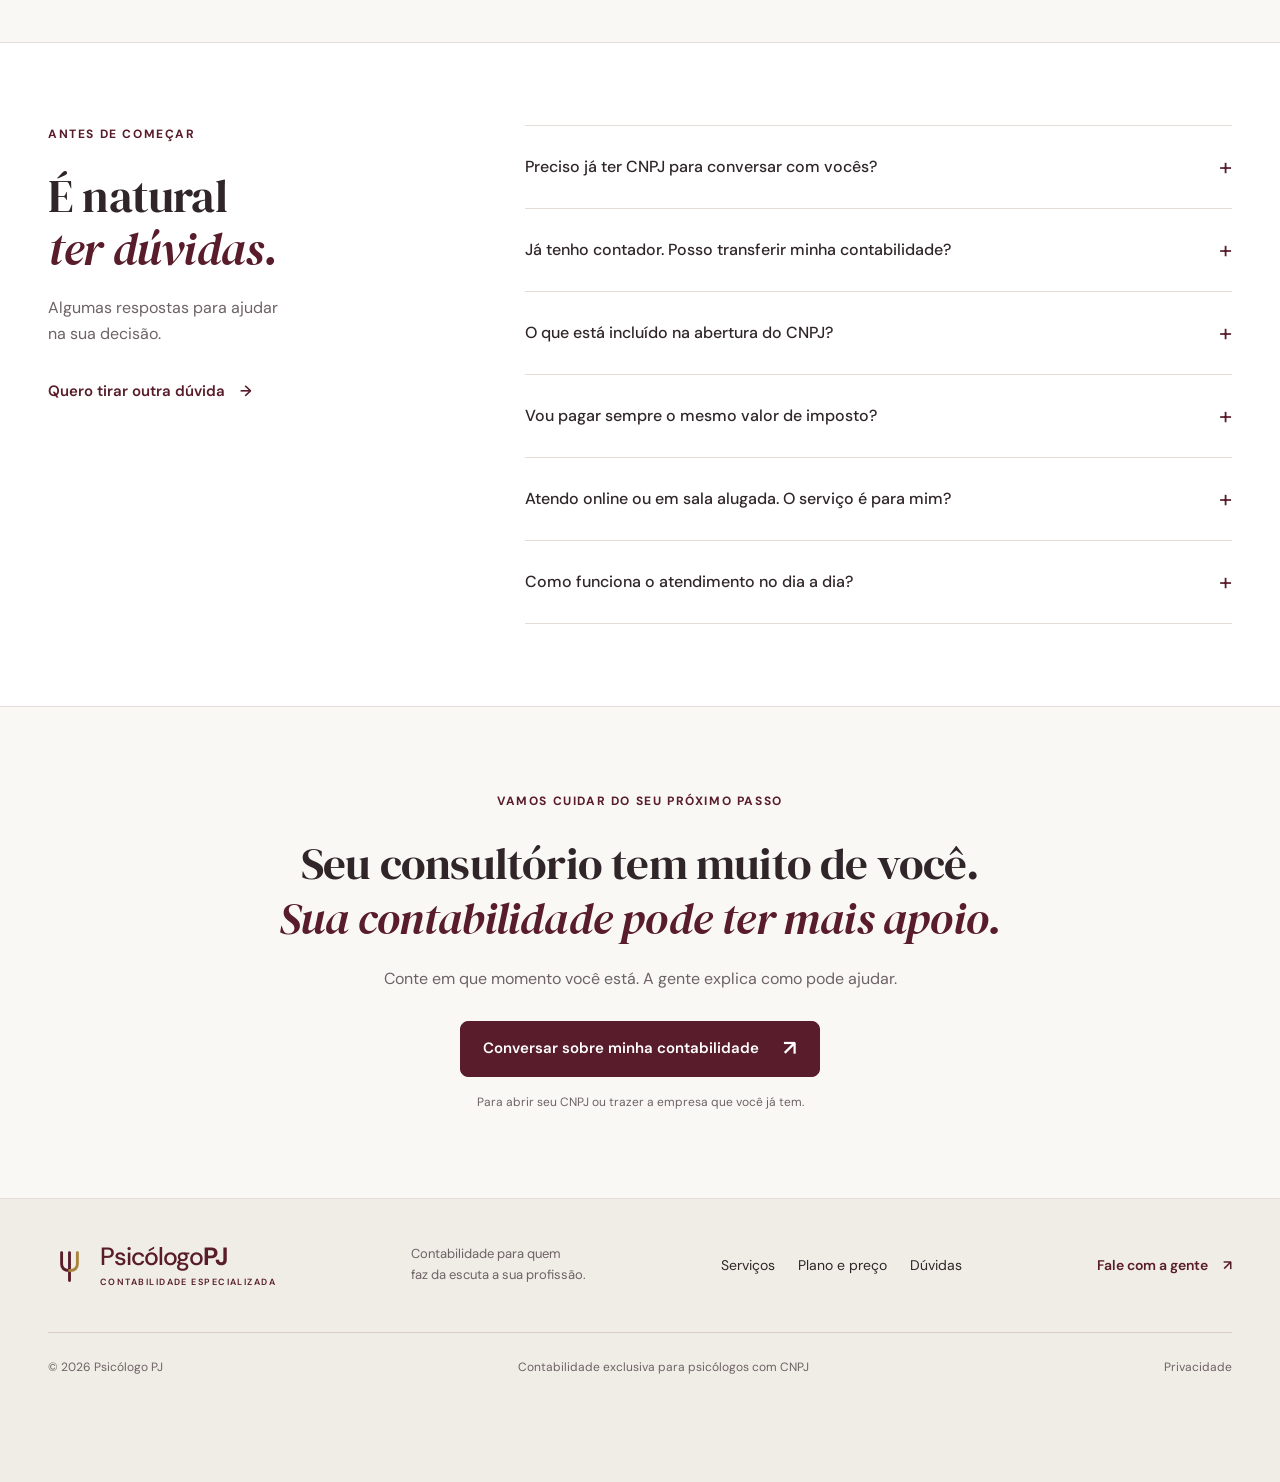
==== commit 2b7243a8: "Publica o novo site para psicólogos PJ com plano único" ====
--- a/index.html
+++ b/index.html
@@ -1,681 +1,123 @@
 <!DOCTYPE html>
 <html lang="pt-BR">
 <head>
-  <meta charset="UTF-8" />
-  <meta name="viewport" content="width=device-width, initial-scale=1.0" />
-  <title>Psicólogo PJ — Contabilidade para Psicólogos</title>
-  <meta name="description" content="Contabilidade online exclusiva para psicólogos. Abertura de CNPJ grátis, planejamento do Fator R e imposto a partir de 6%. Planos a partir de R$ 129/mês." />
-  <meta property="og:title" content="Psicólogo PJ — Contabilidade para Psicólogos" />
-  <meta property="og:description" content="Contabilidade online exclusiva para psicólogos. Abertura de CNPJ grátis, planejamento do Fator R e imposto a partir de 6%." />
-  <meta property="og:type" content="website" />
-  <meta property="og:locale" content="pt_BR" />
-  <link rel="icon" type="image/svg+xml" href="data:image/svg+xml,%3Csvg xmlns='http://www.w3.org/2000/svg' viewBox='0 0 120 120'%3E%3Crect width='120' height='120' rx='26' fill='%23F2EAD7'/%3E%3Cg fill='none' stroke-width='9' stroke-linecap='round' stroke-linejoin='round'%3E%3Cpath d='M60 26V100' stroke='%23B08F1C'/%3E%3Cpath d='M40 26V56' stroke='%23B08F1C'/%3E%3Cpath d='M40 56q0 17 20 17' stroke='%23B08F1C'/%3E%3Cpath d='M80 26V56' stroke='%235C1A1B'/%3E%3Cpath d='M80 56q0 17-20 17' stroke='%235C1A1B'/%3E%3C/g%3E%3C/svg%3E" />
-  <link rel="preconnect" href="https://fonts.googleapis.com" />
-  <link rel="preconnect" href="https://fonts.gstatic.com" crossorigin />
-  <link href="https://fonts.googleapis.com/css2?family=Playfair+Display:ital,wght@0,400;0,500;0,600;1,500&family=Inter:wght@400;500;600;700&display=swap" rel="stylesheet" />
-  <link rel="stylesheet" href="style.css" />
+  <meta charset="UTF-8">
+  <meta name="viewport" content="width=device-width, initial-scale=1">
+  <link rel="canonical" href="https://psicologopj.com.br/">
+  <title>Psicólogo PJ — Sua contabilidade, em um só plano</title>
+  <meta name="description" content="Contabilidade especializada em psicólogos com CNPJ. Abertura de empresa, impostos, pró-labore e notas fiscais em um plano de R$ 199 por mês.">
+  <meta property="og:title" content="Psicólogo PJ — Sua contabilidade, em um só plano">
+  <meta property="og:description" content="Para abrir seu CNPJ ou cuidar da empresa que você já tem. Conheça o plano de contabilidade para psicólogos.">
+  <meta property="og:locale" content="pt_BR">
+  <meta property="og:type" content="website">
+  <link rel="icon" href="assets/favicon.svg" type="image/svg+xml">
+  <link rel="preconnect" href="https://fonts.googleapis.com">
+  <link rel="preconnect" href="https://fonts.gstatic.com" crossorigin>
+  <link href="https://fonts.googleapis.com/css2?family=DM+Sans:wght@400;450;500;550;600;650;700&family=DM+Serif+Display:ital@0;1&display=swap" rel="stylesheet">
+  <link rel="stylesheet" href="styles.css?v=20260923">
 </head>
 <body>
+  <a class="skip-link" href="#conteudo">Pular para o conteúdo</a>
+  <header class="site-header">
+    <div class="container nav-bar">
+      <a class="brand" href="#inicio" aria-label="Psicólogo PJ, início">
+        <svg class="brand-mark" viewBox="0 0 120 120" aria-hidden="true" fill="none" stroke-width="8" stroke-linecap="round" stroke-linejoin="round"><path d="M60 24V102M38 24V56q0 18 22 18" stroke="currentColor"/><path d="M82 24V56q0 18-22 18" stroke="#A88339"/></svg>
+        <span>Psicólogo<span class="brand-pj">PJ</span><small>CONTABILIDADE ESPECIALIZADA</small></span>
+      </a>
+      <nav class="desktop-nav" aria-label="Navegação principal">
+        <a href="#incluido">O que está incluído</a>
+        <a href="#como-funciona">Como funciona</a>
+        <a href="#plano">Plano e preço</a>
+        <a href="#duvidas">Dúvidas</a>
+      </nav>
+      <div class="nav-actions">
+        <a class="client-login" href="https://app.psicologopj.com.br/" aria-label="Entrar na área do cliente">Entrar <span class="login-arrow" aria-hidden="true">↗</span></a>
+        <a class="button button-small header-cta" href="#plano">Conhecer o plano <span aria-hidden="true">↗</span></a>
+      </div>
+      <button class="menu-toggle" aria-expanded="false" aria-controls="mobile-nav" aria-label="Abrir menu"><span></span><span></span></button>
+    </div>
+    <nav id="mobile-nav" class="mobile-nav" aria-label="Navegação móvel" hidden>
+      <a href="#incluido">O que está incluído</a><a href="#como-funciona">Como funciona</a><a href="#plano">Plano e preço</a><a href="#duvidas">Dúvidas</a>
+    </nav>
+  </header>
+  <main id="conteudo">
+    <section class="hero container" id="inicio" aria-labelledby="hero-title">
+      <div class="hero-copy">
+        <p class="eyebrow"><span class="eyebrow-line"></span>PARA PSICÓLOGOS COM CNPJ</p>
+        <h1 id="hero-title">Sua atenção<br>nos pacientes.<br><em>A nossa, na sua<br> contabilidade.</em></h1>
+        <p class="hero-description">Um só plano para abrir seu CNPJ ou cuidar da empresa que você já tem. Impostos, notas fiscais e orientação contábil, com quem entende a sua profissão.</p>
+        <div class="hero-actions">
+          <button class="button" data-contact="abrir">Quero abrir meu CNPJ <span aria-hidden="true">↗</span></button>
+          <button class="text-button" data-contact="migrar">Já tenho CNPJ <span aria-hidden="true">→</span></button>
+        </div>
+        <p class="hero-footnote"><span class="check" aria-hidden="true">✓</span> Plano de R$ 199/mês <span class="divider" aria-hidden="true"></span> Atendimento online</p>
+      </div>
+      <figure class="hero-visual">
+        <img class="hero-photo" src="assets/consultorio.png" alt="Imagem ilustrativa de um consultório acolhedor, com poltrona vinho e luz natural" width="1122" height="1402" fetchpriority="high">
+        <figcaption class="image-caption"><span class="caption-rule"></span><span>Mais espaço para o que<br><strong>faz sentido para você.</strong></span></figcaption>
+        <span class="vertical-caption" aria-hidden="true">PSICOLOGIA É A SUA ESPECIALIDADE. A NOSSA TAMBÉM.</span>
+      </figure>
+    </section>
+    <div class="specialty-strip"><div class="container specialty-inner"><p>Uma contabilidade que entende<br><strong>a sua rotina de atendimentos.</strong></p><span>100% focada em psicólogos</span><span>Atendimento em todo o Brasil</span><span>Uma mensalidade, um plano</span></div></div>
+    <section class="section container" id="incluido" aria-labelledby="included-title">
+      <div class="section-heading">
+        <div><p class="eyebrow">DA ABERTURA À ROTINA DO MÊS</p><h2 id="included-title">Você cuida de pessoas.<br><em>Conte com apoio para o CNPJ.</em></h2></div>
+        <p class="section-intro">Do primeiro registro às dúvidas do dia a dia, reunimos o que você precisa para organizar a contabilidade da sua empresa.</p>
+      </div>
+      <div class="services-grid">
+        <article class="service"><span class="service-number">01</span><svg class="service-icon" viewBox="0 0 32 32" fill="none" stroke="currentColor" stroke-width="1.4" aria-hidden="true"><path d="M5 28h22M8 28V11l8-6 8 6v17M12 14h2m4 0h2m-8 5h2m4 0h2m-6 9v-5h4v5"/></svg><h3>Seu CNPJ, bem orientado</h3><p>Abertura de empresa ou transferência de contabilidade, com orientação sobre documentos e acompanhamento das etapas.</p><span class="service-detail">Um começo com clareza</span></article>
+        <article class="service"><span class="service-number">02</span><svg class="service-icon" viewBox="0 0 32 32" fill="none" stroke="currentColor" stroke-width="1.4" aria-hidden="true"><rect x="7" y="4" width="18" height="25" rx="2"/><path d="M11 10h10M11 15h3m4 0h3m-10 5h3m4 0h3m-10 5h3m4 0h3"/></svg><h3>Impostos sem adivinhação</h3><p>Apuração mensal, emissão de guias e acompanhamento do Fator R, considerando a realidade da sua empresa.</p><span class="service-detail">Planejamento e orientação</span></article>
+        <article class="service"><span class="service-number">03</span><svg class="service-icon" viewBox="0 0 32 32" fill="none" stroke="currentColor" stroke-width="1.4" aria-hidden="true"><path d="M8 28V4h12l5 5v19l-4-2-4 2-4-2-5 2ZM19 4v6h6M12 15h9m-9 5h6"/></svg><h3>Notas fiscais na sua rotina</h3><p>Acesso à plataforma para emitir as notas dos seus atendimentos e orientação para usar o serviço.</p><span class="service-detail">Mais facilidade para emitir</span></article>
+        <article class="service"><span class="service-number">04</span><svg class="service-icon" viewBox="0 0 32 32" fill="none" stroke="currentColor" stroke-width="1.4" aria-hidden="true"><path d="M26 22a11 11 0 1 0-18 2l-2 5 7-3a11 11 0 0 0 13-4Z"/><path d="M10 14h12m-12 5h8"/></svg><h3>Alguém para tirar suas dúvidas</h3><p>Atendimento pelo WhatsApp e orientação sobre pró-labore e obrigações contábeis, em uma conversa que você entende.</p><span class="service-detail">Apoio ao longo do caminho</span></article>
+      </div>
+    </section>
 
-  <nav>
-    <div class="container nav-inner">
-      <a href="#" class="nav-logo">
-        <svg class="logo-mark" viewBox="0 0 120 120" aria-hidden="true" fill="none" stroke-width="9" stroke-linecap="round" stroke-linejoin="round"><path d="M60 24V102" stroke="#B08F1C"/><path d="M38 24V56" stroke="#B08F1C"/><path d="M38 56q0 18 22 18" stroke="#B08F1C"/><path d="M82 24V56" stroke="#5C1A1B"/><path d="M82 56q0 18-22 18" stroke="#5C1A1B"/></svg>
-        <span class="logo-text">Psicólogo<span>PJ</span></span>
-      </a>
-      
-      <ul class="nav-links">
-        <li><a href="#servicos">Serviços</a></li>
-        <li><a href="#como-funciona">Como funciona</a></li>
-        <li><a href="#planos">Planos</a></li>
-        <li><a href="#faq">Dúvidas</a></li>
-      </ul>
-      
-      <div class="nav-actions">
-        <a href="https://contasofia-portal.onrender.com" class="nav-portal">Entrar</a>
-        <a href="#planos" class="btn nav-btn">Abrir CNPJ</a>
+    <section class="journey-section" id="como-funciona" aria-labelledby="journey-title">
+      <div class="container journey-layout">
+        <div class="journey-copy"><p class="eyebrow">SEU PRÓXIMO PASSO</p><h2 id="journey-title">Começando agora<br>ou mudando de contador?<br><em>Vamos com você.</em></h2><p class="section-intro">Você não precisa chegar sabendo qual documento enviar ou por onde começar. Primeiro, entendemos o seu momento.</p><div class="journey-options"><button class="journey-option" data-contact="abrir"><span><strong>Quero abrir meu CNPJ</strong><small>Organizar o início da minha empresa</small></span><span aria-hidden="true">↗</span></button><button class="journey-option" data-contact="migrar"><span><strong>Já tenho CNPJ</strong><small>Trazer minha contabilidade para cá</small></span><span aria-hidden="true">↗</span></button></div></div>
+        <ol class="steps"><li><span class="step-index">1</span><div><h3>Uma conversa sobre você</h3><p>Conte como atende e o que precisa. Explicamos o serviço e esclarecemos suas dúvidas antes da contratação.</p></div></li><li><span class="step-index">2</span><div><h3>Documentos com orientação</h3><p>Após a contratação, indicamos os documentos necessários e organizamos a abertura ou a transferência da contabilidade.</p></div></li><li><span class="step-index">3</span><div><h3>Acompanhamento no dia a dia</h3><p>Com o início do serviço, cuidamos da rotina contábil e orientamos você sobre informações, guias e próximos prazos.</p></div></li></ol>
       </div>
+    </section>
 
-      <button class="nav-toggle" aria-label="Abrir menu">
-        <span></span>
-        <span></span>
-        <span></span>
-      </button>
-    </div>
+    <section class="section container plan-section" id="plano" aria-labelledby="plan-title">
+      <div class="plan-copy"><p class="eyebrow">UMA MENSALIDADE. UM PLANO.</p><h2 id="plan-title">Sua contabilidade,<br><em>sem um menu de pacotes.</em></h2><p class="section-intro">Para psicólogos que querem abrir um CNPJ ou cuidar da empresa que já têm. Com os serviços e o valor apresentados desde o primeiro contato.</p><div class="plan-note"><span class="note-mark" aria-hidden="true">↳</span><p>Atende online, em consultório próprio ou em sala alugada? O plano acompanha sua atuação como psicólogo com CNPJ.</p></div><p class="plan-contact">Ficou alguma dúvida sobre o seu caso?<br><button class="text-button" data-contact="conversar">Vamos conversar <span aria-hidden="true">→</span></button></p></div>
+      <article class="price-card"><div class="price-heading"><span class="eyebrow">PLANO PSICÓLOGO PJ</span><span class="price-label">Contabilidade mensal</span></div><p class="price"><span class="price-currency">R$</span><strong>199</strong><span class="price-period">/mês</span></p><p class="price-summary">Da abertura à contabilidade do dia a dia.</p><ul class="included-list"><li>Abertura de CNPJ ou transferência de contabilidade</li><li>Apuração mensal de impostos e emissão de guias</li><li>Planejamento e acompanhamento do Fator R</li><li>Orientação e cálculo de pró-labore</li><li>Plataforma para emissão de notas fiscais</li><li>Atendimento pelo WhatsApp</li></ul><button class="button button-light" data-contact="conversar">Quero conversar sobre o plano <span aria-hidden="true">↗</span></button><p class="price-reassure">Primeiro contato gratuito e sem compromisso.</p><p class="price-terms">O serviço de abertura está incluído na contratação. Taxas dos órgãos de registro são pagas à parte. Serviços adicionais, quando necessários, são combinados previamente.</p></article>
+    </section>
 
-    <div class="nav-drawer">
-      <div class="drawer-links">
-        <a href="#servicos">Serviços</a>
-        <a href="#como-funciona">Como funciona</a>
-        <a href="#planos">Planos</a>
-        <a href="#faq">Dúvidas</a>
-      </div>
-      <div class="drawer-actions">
-        <a href="https://contasofia-portal.onrender.com" class="drawer-portal">Entrar no portal</a>
-        <a href="#planos" class="btn btn-primary">Abrir CNPJ</a>
-      </div>
-    </div>
-  </nav>
+    <section class="faq-section" id="duvidas" aria-labelledby="faq-title"><div class="container faq-layout"><div><p class="eyebrow">ANTES DE COMEÇAR</p><h2 id="faq-title">É natural<br> <em>ter dúvidas.</em></h2><p class="section-intro">Algumas respostas para ajudar<br>na sua decisão.</p><button class="text-button" data-contact="conversar">Quero tirar outra dúvida <span aria-hidden="true">→</span></button></div><div class="faq-list">
+      <details><summary>Preciso já ter CNPJ para conversar com vocês?<span aria-hidden="true">+</span></summary><p>Não. Atendemos psicólogos que já têm empresa e quem quer abrir um CNPJ. Na primeira conversa, explicamos as etapas de abertura e o que será necessário para começar. Nosso serviço contábil é voltado a pessoas jurídicas.</p></details>
+      <details><summary>Já tenho contador. Posso transferir minha contabilidade?<span aria-hidden="true">+</span></summary><p>Sim. Primeiro, entendemos a situação da sua empresa. Após a contratação, orientamos a troca, organizamos os documentos necessários e combinamos a data de início do nosso atendimento.</p></details>
+      <details><summary>O que está incluído na abertura do CNPJ?<span aria-hidden="true">+</span></summary><p>O serviço contábil de abertura está incluído na contratação do plano. Você recebe orientação sobre os documentos e acompanhamento do processo. Taxas de órgãos de registro são cobradas à parte e os custos aplicáveis ao seu caso são informados antes de prosseguir.</p></details>
+      <details><summary>Vou pagar sempre o mesmo valor de imposto?<span aria-hidden="true">+</span></summary><p>A mensalidade contábil e os impostos são valores diferentes. O valor dos tributos depende da situação e do enquadramento da empresa. Nossa equipe acompanha o cálculo e explica as guias de cada período.</p></details>
+      <details><summary>Atendo online ou em sala alugada. O serviço é para mim?<span aria-hidden="true">+</span></summary><p>Sim, o atendimento contábil é online e voltado a psicólogos com CNPJ em todo o Brasil. Na abertura da empresa, verificamos as condições do endereço e as exigências aplicáveis ao seu caso.</p></details>
+      <details><summary>Como funciona o atendimento no dia a dia?<span aria-hidden="true">+</span></summary><p>Você pode tirar dúvidas pelo WhatsApp e usar a plataforma para emitir notas fiscais. No início do serviço, explicamos quais informações você precisa enviar e como acompanhar as etapas da sua rotina contábil.</p></details>
+    </div></div></section>
 
-  <section class="hero">
-    <div class="container">
-      <div class="hero-content">
-        <div class="hero-tagline">Contabilidade especializada</div>
-        <h1>Sua prática clínica merece uma contabilidade <em>à altura</em>.</h1>
-        <p class="hero-desc">
-          Contabilidade exclusiva para psicólogos: cuidamos do CNPJ, das notas fiscais e do Fator R para você pagar a partir de 6% de imposto — e dedicar seu tempo ao que realmente importa: seus pacientes.
-        </p>
-        <div class="hero-btns">
-          <button class="btn btn-primary open-modal-geral" data-plano="2">Quero abrir meu CNPJ</button>
-          <a href="#planos" class="btn btn-secondary">Ver planos</a>
-        </div>
-        <div class="hero-trust">
-          <span><svg fill="none" viewBox="0 0 24 24" stroke-width="2.5" stroke="currentColor"><path stroke-linecap="round" stroke-linejoin="round" d="M4.5 12.75l6 6 9-13.5" /></svg>Abertura de CNPJ grátis</span>
-          <span><svg fill="none" viewBox="0 0 24 24" stroke-width="2.5" stroke="currentColor"><path stroke-linecap="round" stroke-linejoin="round" d="M4.5 12.75l6 6 9-13.5" /></svg>Resposta em até 1 dia útil</span>
-        </div>
-      </div>
-      <div class="hero-image flex-center">
-        <img src="images/hero.svg" alt="Ilustração artística minimalista representando a mente organizada e o crescimento financeiro" class="svg-art-hero" />
-      </div>
-    </div>
-  </section>
+    <section class="closing container"><p class="eyebrow">VAMOS CUIDAR DO SEU PRÓXIMO PASSO</p><h2>Seu consultório tem muito de você.<br> <em>Sua contabilidade pode ter mais apoio.</em></h2><p>Conte em que momento você está. A gente explica como pode ajudar.</p><button class="button" data-contact="conversar">Conversar sobre minha contabilidade <span aria-hidden="true">↗</span></button><span class="closing-note">Para abrir seu CNPJ ou trazer a empresa que você já tem.</span></section>
+  </main>
+  <footer class="site-footer"><div class="container footer-main"><a class="brand" href="#inicio" aria-label="Psicólogo PJ, voltar ao início"><svg class="brand-mark" viewBox="0 0 120 120" aria-hidden="true" fill="none" stroke-width="8" stroke-linecap="round" stroke-linejoin="round"><path d="M60 24V102M38 24V56q0 18 22 18" stroke="currentColor"/><path d="M82 24V56q0 18-22 18" stroke="#A88339"/></svg><span>Psicólogo<span class="brand-pj">PJ</span><small>CONTABILIDADE ESPECIALIZADA</small></span></a><p>Contabilidade para quem<br>faz da escuta a sua profissão.</p><nav aria-label="Navegação do rodapé"><a href="#incluido">Serviços</a><a href="#plano">Plano e preço</a><a href="#duvidas">Dúvidas</a></nav><button class="text-button" data-contact="conversar">Fale com a gente <span aria-hidden="true">↗</span></button></div><div class="container footer-bottom"><span>© 2026 Psicólogo PJ</span><span>Contabilidade exclusiva para psicólogos com CNPJ</span><a href="politica-privacidade.html">Privacidade</a></div></footer>
 
-  <section class="trust-bar">
-    <div class="container trust-bar-inner">
-      <div class="trust-item">
-        <span class="trust-num">100%</span>
-        <span class="trust-label">Focado em psicologia</span>
-      </div>
-      <div class="trust-item">
-        <span class="trust-num">Todo o Brasil</span>
-        <span class="trust-label">Atendimento 100% digital</span>
-      </div>
-      <div class="trust-item">
-        <span class="trust-num">A partir de 6%</span>
-        <span class="trust-label">De imposto com o Fator R</span>
-      </div>
-      <div class="trust-item">
-        <span class="trust-num">Zero</span>
-        <span class="trust-label">Burocracia para você</span>
-      </div>
-    </div>
-  </section>
-
-  <section id="servicos" class="features">
-    <div class="container">
-      <span class="section-tag">O que fazemos</span>
-      <h2 class="section-title">Soluções completas para a sua <em>jornada clínica</em></h2>
-      <p class="section-desc">Deixe o trabalho burocrático com especialistas que conhecem a realidade dos psicólogos e as exigências do CRP e da Receita Federal.</p>
-      
-      <div class="features-grid">
-        <div class="feature-card">
-          <div class="feature-icon-wrap">
-            <svg xmlns="http://www.w3.org/2000/svg" fill="none" viewBox="0 0 24 24" stroke-width="1.5" stroke="currentColor">
-              <path stroke-linecap="round" stroke-linejoin="round" d="M2.25 21h19.5m-18-10.5h16.5M2.25 21.5h19.5M4.5 18v-7.5A2.25 2.25 0 016.75 8.25h10.5A2.25 2.25 0 0119.5 10.5V18M9 21v-3a1.5 1.5 0 011.5-1.5h3A1.5 1.5 0 0115 18v3M10.5 4.5h3" />
-            </svg>
-          </div>
-          <h3>Abertura de CNPJ grátis</h3>
-          <p>Estruturamos sua clínica com a natureza jurídica adequada e cuidamos de todo o registro sem cobrar pelo serviço — você paga apenas as taxas dos órgãos públicos de registro.</p>
-        </div>
-        
-        <div class="feature-card">
-          <div class="feature-icon-wrap">
-            <svg xmlns="http://www.w3.org/2000/svg" fill="none" viewBox="0 0 24 24" stroke-width="1.5" stroke="currentColor">
-              <path stroke-linecap="round" stroke-linejoin="round" d="M12 3v18m9-9H3" />
-            </svg>
-          </div>
-          <h3>Redução legal de impostos</h3>
-          <p>Planejamos a aplicação do Fator R para que sua empresa possa ser tributada a partir de 6% no Simples Nacional, conforme o faturamento, a folha de pagamentos e o enquadramento.</p>
-        </div>
-
-        <div class="feature-card">
-          <div class="feature-icon-wrap">
-            <svg xmlns="http://www.w3.org/2000/svg" fill="none" viewBox="0 0 24 24" stroke-width="1.5" stroke="currentColor">
-              <path stroke-linecap="round" stroke-linejoin="round" d="M9 12h6m-6 4h6m2 5H7a2 2 0 01-2-2V5a2 2 0 012-2h5.586a1 1 0 01.707.293l5.414 5.414a1 1 0 01.293.707V19a2 2 0 01-2 2z" />
-            </svg>
-          </div>
-          <h3>Emissão de notas fiscais</h3>
-          <p>Plataforma intuitiva para emitir notas fiscais para pacientes que utilizam convênio ou solicitam reembolso, de forma rápida e segura.</p>
-        </div>
-      </div>
-    </div>
-  </section>
-
-  <section id="como-funciona" class="how-it-works">
-    <div class="container how-inner">
-      <div class="how-image flex-center">
-        <img src="images/como-funciona.svg" alt="Ilustração de engrenagens e fluxos de processos descomplicados" class="svg-art-flow" />
-      </div>
-      <div class="how-content">
-        <span class="section-tag">Passo a passo</span>
-        <h2 class="section-title">Migrar ou abrir a sua empresa é <em>muito simples</em></h2>
-        <p class="section-desc">Criamos um processo simples e totalmente digital para você não perder tempo com burocracia ou papéis acumulados.</p>
-        
-        <div class="steps-list">
-          <div class="step-item">
-            <div class="step-num">1</div>
-            <div class="step-content">
-              <h3>Escolha do plano</h3>
-              <p>Selecione a estrutura ideal com base no seu momento atual de faturamento ou tamanho da clínica.</p>
-            </div>
-          </div>
-          <div class="step-item">
-            <div class="step-num">2</div>
-            <div class="step-content">
-              <h3>Coleta de dados rápida</h3>
-              <p>Envie seus documentos de identificação e seu CRP de forma digital pelo nosso formulário criptografado.</p>
-            </div>
-          </div>
-          <div class="step-item">
-            <div class="step-num">3</div>
-            <div class="step-content">
-              <h3>Burocracia resolvida</h3>
-              <p>Nossa equipe cuida de toda a transição e das tratativas com prefeituras e órgãos públicos. Você acompanha cada etapa pelo WhatsApp, sem precisar comparecer a nenhum órgão.</p>
-            </div>
-          </div>
-        </div>
-      </div>
-    </div>
-  </section>
-
-  <section id="planos" class="pricing">
-    <div class="container">
-      <span class="section-tag">Preços transparentes</span>
-      <h2 class="section-title">O investimento ideal para cada <em>fase da sua clínica</em></h2>
-      <p class="section-desc">Sem cobranças inesperadas no fim do ano. Valores justos para ajudar a manter sua empresa em regularidade fiscal.</p>
-      
-      <div class="pricing-grid">
-        <div class="plan-card">
-          <h3>Autônomo</h3>
-          <p class="plan-desc">Para psicólogos que atuam como pessoa física e precisam manter o Carnê-Leão e o livro-caixa em dia.</p>
-          <div class="plan-price">
-            <span class="currency">R$</span>
-            <span class="amount">129</span>
-            <span class="period">/mês</span>
-          </div>
-          <ul class="plan-items">
-            <li>
-              <svg xmlns="http://www.w3.org/2000/svg" fill="none" viewBox="0 0 24 24" stroke-width="2" stroke="currentColor"><path stroke-linecap="round" stroke-linejoin="round" d="M4.5 12.75l6 6 9-13.5" /></svg>
-              Cálculo mensal do Carnê-Leão
-            </li>
-            <li>
-              <svg xmlns="http://www.w3.org/2000/svg" fill="none" viewBox="0 0 24 24" stroke-width="2" stroke="currentColor"><path stroke-linecap="round" stroke-linejoin="round" d="M4.5 12.75l6 6 9-13.5" /></svg>
-              Escrituração do livro-caixa
-            </li>
-            <li>
-              <svg xmlns="http://www.w3.org/2000/svg" fill="none" viewBox="0 0 24 24" stroke-width="2" stroke="currentColor"><path stroke-linecap="round" stroke-linejoin="round" d="M4.5 12.75l6 6 9-13.5" /></svg>
-              Suporte dedicado via WhatsApp
-            </li>
-          </ul>
-          <button class="btn btn-outline plan-btn open-modal-geral" data-plano="1">Contratar autônomo</button>
-        </div>
-
-        <div class="plan-card featured">
-          <div class="badge-featured">Mais escolhido</div>
-          <h3>Clínica Individual</h3>
-          <p class="plan-desc">O melhor custo-benefício para quem quer abrir um CNPJ e, conforme o enquadramento, ser tributado a partir de 6%.</p>
-          <div class="plan-price">
-            <span class="currency">R$</span>
-            <span class="amount">199</span>
-            <span class="period">/mês</span>
-          </div>
-          <ul class="plan-items">
-            <li>
-              <svg xmlns="http://www.w3.org/2000/svg" fill="none" viewBox="0 0 24 24" stroke-width="2" stroke="currentColor"><path stroke-linecap="round" stroke-linejoin="round" d="M4.5 12.75l6 6 9-13.5" /></svg>
-              Abertura de CNPJ inclusa
-            </li>
-            <li>
-              <svg xmlns="http://www.w3.org/2000/svg" fill="none" viewBox="0 0 24 24" stroke-width="2" stroke="currentColor"><path stroke-linecap="round" stroke-linejoin="round" d="M4.5 12.75l6 6 9-13.5" /></svg>
-              Planejamento e aplicação do Fator R
-            </li>
-            <li>
-              <svg xmlns="http://www.w3.org/2000/svg" fill="none" viewBox="0 0 24 24" stroke-width="2" stroke="currentColor"><path stroke-linecap="round" stroke-linejoin="round" d="M4.5 12.75l6 6 9-13.5" /></svg>
-              Pró-labore e guias de INSS/FGTS
-            </li>
-            <li>
-              <svg xmlns="http://www.w3.org/2000/svg" fill="none" viewBox="0 0 24 24" stroke-width="2" stroke="currentColor"><path stroke-linecap="round" stroke-linejoin="round" d="M4.5 12.75l6 6 9-13.5" /></svg>
-              Plataforma para emissão de NFS-e
-            </li>
-          </ul>
-          <button class="btn btn-primary plan-btn open-modal-geral" data-plano="2">Começar agora</button>
-        </div>
-
-        <div class="plan-card">
-          <h3>Clínica de Sócios</h3>
-          <p class="plan-desc">Para clínicas com dois ou mais profissionais ou espaços de atendimento compartilhados.</p>
-          <div class="plan-price">
-            <span class="currency">R$</span>
-            <span class="amount">299</span>
-            <span class="period">/mês</span>
-          </div>
-          <ul class="plan-items">
-            <li>
-              <svg xmlns="http://www.w3.org/2000/svg" fill="none" viewBox="0 0 24 24" stroke-width="2" stroke="currentColor"><path stroke-linecap="round" stroke-linejoin="round" d="M4.5 12.75l6 6 9-13.5" /></svg>
-              Contabilidade completa da sociedade
-            </li>
-            <li>
-              <svg xmlns="http://www.w3.org/2000/svg" fill="none" viewBox="0 0 24 24" stroke-width="2" stroke="currentColor"><path stroke-linecap="round" stroke-linejoin="round" d="M4.5 12.75l6 6 9-13.5" /></svg>
-              Distribuição de lucros isentos aos sócios
-            </li>
-            <li>
-              <svg xmlns="http://www.w3.org/2000/svg" fill="none" viewBox="0 0 24 24" stroke-width="2" stroke="currentColor"><path stroke-linecap="round" stroke-linejoin="round" d="M4.5 12.75l6 6 9-13.5" /></svg>
-              Gestão de múltiplos pró-labores
-            </li>
-            <li>
-              <svg xmlns="http://www.w3.org/2000/svg" fill="none" viewBox="0 0 24 24" stroke-width="2" stroke="currentColor"><path stroke-linecap="round" stroke-linejoin="round" d="M4.5 12.75l6 6 9-13.5" /></svg>
-              Relatórios contábeis trimestrais
-            </li>
-          </ul>
-          <button class="btn btn-outline plan-btn open-modal-geral" data-plano="3">Contratar sociedade</button>
-        </div>
-      </div>
-    </div>
-  </section>
-
-  <section id="faq" class="faq">
-    <div class="container">
-      <div style="text-align: center; margin-bottom: 50px;">
-        <span class="section-tag">Perguntas frequentes</span>
-        <h2 class="section-title">Tire suas <em>principais dúvidas</em></h2>
-      </div>
-      
-      <div class="faq-list">
-        <div class="faq-item">
-          <button class="faq-trigger">
-            <h3>Psicólogo pode ser MEI?</h3>
-            <svg class="faq-icon" fill="none" viewBox="0 0 24 24" stroke="currentColor"><path stroke-linecap="round" stroke-linejoin="round" stroke-width="2" d="M12 4v16m8-8H4"/></svg>
-          </button>
-          <div class="faq-panel">
-            <p>Não. A atividade de psicólogo não faz parte das ocupações permitidas ao MEI. Uma alternativa comum é abrir uma microempresa constituída como sociedade limitada unipessoal (SLU) e avaliar o enquadramento no Simples Nacional.</p>
-          </div>
-        </div>
-
-        <div class="faq-item">
-          <button class="faq-trigger">
-            <h3>O que é o Fator R e como ele reduz meu imposto para 6%?</h3>
-            <svg class="faq-icon" fill="none" viewBox="0 0 24 24" stroke="currentColor"><path stroke-linecap="round" stroke-linejoin="round" stroke-width="2" d="M12 4v16m8-8H4"/></svg>
-          </button>
-          <div class="faq-panel">
-            <p>O Fator R é uma regra do Simples Nacional. Quando a folha de salários — incluindo pró-labore e encargos — corresponde a 28% ou mais da receita bruta, a atividade pode ser tributada pelo Anexo III, cuja alíquota inicial é de 6%, em vez do Anexo V, cuja alíquota inicial é de 15,5%. Nossa equipe acompanha esse cálculo mensalmente para aplicar o enquadramento adequado dentro da legislação.</p>
-          </div>
-        </div>
-
-        <div class="faq-item">
-          <button class="faq-trigger">
-            <h3>Preciso ter uma sede física para abrir o CNPJ da minha clínica?</h3>
-            <svg class="faq-icon" fill="none" viewBox="0 0 24 24" stroke="currentColor"><path stroke-linecap="round" stroke-linejoin="round" stroke-width="2" d="M12 4v16m8-8H4"/></svg>
-          </button>
-          <div class="faq-panel">
-            <p>Em muitos municípios, não. Se você atende on-line ou subloca consultórios por hora, pode ser possível utilizar um endereço fiscal ou uma sede virtual, conforme as regras locais. Isso pode reduzir seus custos fixos e simplificar o processo de abertura.</p>
-          </div>
-        </div>
-
-        <div class="faq-item">
-          <button class="faq-trigger">
-            <h3>Já tenho CNPJ e contador. Como funciona a migração?</h3>
-            <svg class="faq-icon" fill="none" viewBox="0 0 24 24" stroke="currentColor"><path stroke-linecap="round" stroke-linejoin="round" stroke-width="2" d="M12 4v16m8-8H4"/></svg>
-          </button>
-          <div class="faq-panel">
-            <p>A troca de contador é mais simples do que parece — e não tem custo. Nossa equipe solicita os documentos e informações diretamente ao seu contador atual, confere a situação fiscal da empresa e assume a contabilidade sem interrupção nas suas obrigações. Você não precisa intermediar nada.</p>
-          </div>
-        </div>
-
-        <div class="faq-item">
-          <button class="faq-trigger">
-            <h3>Atendo como pessoa física. Vale a pena abrir PJ?</h3>
-            <svg class="faq-icon" fill="none" viewBox="0 0 24 24" stroke="currentColor"><path stroke-linecap="round" stroke-linejoin="round" stroke-width="2" d="M12 4v16m8-8H4"/></svg>
-          </button>
-          <div class="faq-panel">
-            <p>Depende do seu faturamento. Como pessoa física, seus rendimentos entram na tabela progressiva do IR, que pode chegar a 27,5%. Como PJ no Simples Nacional, com o Fator R bem planejado, a tributação pode começar em 6%. Em geral, quanto maior o faturamento mensal, mais a PJ compensa — na consultoria gratuita fazemos essa simulação com os seus números antes de qualquer decisão.</p>
-          </div>
-        </div>
-
-        <div class="faq-item">
-          <button class="faq-trigger">
-            <h3>Meus dados e documentos estão seguros?</h3>
-            <svg class="faq-icon" fill="none" viewBox="0 0 24 24" stroke="currentColor"><path stroke-linecap="round" stroke-linejoin="round" stroke-width="2" d="M12 4v16m8-8H4"/></svg>
-          </button>
-          <div class="faq-panel">
-            <p>Sim. Trabalhamos em conformidade com a LGPD: seus dados são usados apenas para a prestação do serviço contábil, os documentos ficam armazenados com criptografia e o acesso é restrito à equipe que atende você. Como profissionais que também lidam com sigilo, levamos isso a sério — os detalhes estão na nossa <a href="politica-privacidade.html">Política de Privacidade</a>.</p>
-          </div>
-        </div>
-      </div>
-    </div>
-  </section>
-
-  <section class="cta-final">
-    <div class="container">
-      <h2 class="section-title">Pronto para dar o próximo passo na sua <em>carreira clínica</em>?</h2>
-      <p>Esqueça os sustos com o Leão. Conte com uma equipe especializada cuidando da sua contabilidade de forma transparente.</p>
-      <button class="btn btn-primary open-modal-geral" data-plano="0">Quero uma consultoria grátis</button>
-    </div>
-  </section>
-
-  <footer>
-    <div class="container">
-      <div class="footer-grid">
-        <div class="footer-brand">
-          <span class="logo">
-            <svg class="logo-mark logo-mark-dark" viewBox="0 0 120 120" aria-hidden="true" fill="none" stroke-width="9" stroke-linecap="round" stroke-linejoin="round"><path d="M60 24V102" stroke="#D4AF37"/><path d="M38 24V56" stroke="#D4AF37"/><path d="M38 56q0 18 22 18" stroke="#D4AF37"/><path d="M82 24V56" stroke="#E6C968"/><path d="M82 56q0 18-22 18" stroke="#E6C968"/></svg>
-            <span class="logo-text">Psicólogo<span>PJ</span></span>
-          </span>
-          <p>Contabilidade digital humanizada e sob medida para profissionais da psicologia e clínicas.</p>
-        </div>
-        <div class="footer-col">
-          <h4>Navegação</h4>
-          <ul>
-            <li><a href="#servicos">Serviços</a></li>
-            <li><a href="#como-funciona">Como funciona</a></li>
-            <li><a href="#planos">Planos</a></li>
-          </ul>
-        </div>
-        <div class="footer-col">
-          <h4>Contato</h4>
-          <ul>
-            <li>contato@psicologopj.com.br</li>
-            <!-- TODO: número placeholder — trocar aqui, no link flutuante do WhatsApp
-                 e na função montarLinkWhatsApp() quando o WhatsApp Business estiver ativo -->
-            <li>WhatsApp: (11) 99999-9999</li>
-            <li>Atendimento em todo o Brasil</li>
-          </ul>
-        </div>
-      </div>
-      <div class="footer-meta">
-        <!-- TODO: quando o CNPJ for aberto, incluir aqui razão social, CNPJ e
-             "Responsável técnico: [nome], CRC [UF-nº]" (exigência do CFC para publicidade contábil) -->
-        <p>&copy; 2026 Psicólogo PJ. Todos os direitos reservados. <a href="politica-privacidade.html">Política de Privacidade</a></p>
-        <p>Feito com ética e precisão.</p>
-      </div>
-    </div>
-  </footer>
-
-  <a href="https://api.whatsapp.com/send?phone=5511999999999&text=Ol%C3%A1!%20Vim%20pelo%20site%20da%20Psic%C3%B3logo%20PJ%20e%20gostaria%20de%20tirar%20uma%20d%C3%BAvida." class="wa-float" target="_blank" rel="noopener" aria-label="Falar no WhatsApp">
-    <svg viewBox="0 0 32 32" fill="#fff" aria-hidden="true"><path d="M16.04 4C9.93 4 4.98 8.95 4.98 15.06c0 2.13.6 4.13 1.64 5.84L4.8 28l7.27-1.8a11.02 11.02 0 0 0 3.97.74h.01c6.11 0 11.06-4.95 11.06-11.06C27.12 8.95 22.16 4 16.04 4zm0 20.2h-.01a9.1 9.1 0 0 1-4.63-1.27l-.33-.2-3.86.95.98-3.77-.22-.35a9.08 9.08 0 0 1-1.4-4.85c0-5.02 4.09-9.1 9.11-9.1 2.43 0 4.72.95 6.44 2.67a9.04 9.04 0 0 1 2.67 6.44c0 5.02-4.09 9.11-9.1 9.11zm5.01-6.82c-.27-.14-1.62-.8-1.87-.89-.25-.09-.43-.14-.62.14-.18.27-.71.89-.87 1.07-.16.18-.32.2-.59.07-.27-.14-1.16-.43-2.2-1.36-.81-.72-1.36-1.62-1.52-1.89-.16-.27-.02-.42.12-.55.12-.12.27-.32.41-.48.14-.16.18-.27.27-.46.09-.18.05-.34-.02-.48-.07-.14-.62-1.49-.85-2.04-.22-.53-.45-.46-.62-.47-.16-.01-.34-.01-.53-.01-.18 0-.48.07-.73.34-.25.27-.96.94-.96 2.29 0 1.35.98 2.65 1.12 2.84.14.18 1.93 2.95 4.68 4.14.65.28 1.16.45 1.56.58.66.21 1.25.18 1.72.11.52-.08 1.62-.66 1.85-1.3.23-.64.23-1.18.16-1.3-.07-.12-.25-.18-.52-.32z" /></svg>
+  <a class="whatsapp-float" id="whatsapp-access" href="https://wa.me/5511976427721" target="_blank" rel="noopener noreferrer" aria-label="Falar pelo WhatsApp (abre em nova aba)">
+    <svg viewBox="0 0 32 32" fill="currentColor" aria-hidden="true"><path d="M16.04 4C9.93 4 4.98 8.95 4.98 15.06c0 2.13.6 4.13 1.64 5.84L4.8 28l7.27-1.8a11.02 11.02 0 0 0 3.97.74h.01c6.11 0 11.06-4.95 11.06-11.06C27.12 8.95 22.16 4 16.04 4zm0 20.2h-.01a9.1 9.1 0 0 1-4.63-1.27l-.33-.2-3.86.95.98-3.77-.22-.35a9.08 9.08 0 0 1-1.4-4.85c0-5.02 4.09-9.1 9.11-9.1 2.43 0 4.72.95 6.44 2.67a9.04 9.04 0 0 1 2.67 6.44c0 5.02-4.09 9.11-9.1 9.11zm5.01-6.82c-.27-.14-1.62-.8-1.87-.89-.25-.09-.43-.14-.62.14-.18.27-.71.89-.87 1.07-.16.18-.32.2-.59.07-.27-.14-1.16-.43-2.2-1.36-.81-.72-1.36-1.62-1.52-1.89-.16-.27-.02-.42.12-.55.12-.12.27-.32.41-.48.14-.16.18-.27.27-.46.09-.18.05-.34-.02-.48-.07-.14-.62-1.49-.85-2.04-.22-.53-.45-.46-.62-.47-.16-.01-.34-.01-.53-.01-.18 0-.48.07-.73.34-.25.27-.96.94-.96 2.29 0 1.35.98 2.65 1.12 2.84.14.18 1.93 2.95 4.68 4.14.65.28 1.16.45 1.56.58.66.21 1.25.18 1.72.11.52-.08 1.62-.66 1.85-1.3.23-.64.23-1.18.16-1.3-.07-.12-.25-.18-.52-.32z"/></svg>
+    <span>WhatsApp</span>
   </a>
 
-  <div class="modal-overlay" id="modalLead">
-    <div class="modal-box">
-      <button class="modal-close" id="fecharModal" aria-label="Fechar janela">
-        <svg xmlns="http://www.w3.org/2000/svg" fill="none" viewBox="0 0 24 24" stroke-width="2" stroke="currentColor"><path stroke-linecap="round" stroke-linejoin="round" d="M6 18L18 6M6 6l12 12" /></svg>
-      </button>
-      
-      <div class="modal-body">
-        <div id="formContainer">
-          <div class="modal-head">
-            <h3 class="modal-title">Solicitar proposta</h3>
-            <p class="modal-sub">Preencha este breve formulário para conversar com um de nossos contadores especialistas.</p>
-          </div>
-
-          <div class="modal-erro" id="erroForm" hidden></div>
-
-          <form id="leadForm" novalidate>
-            <div class="hp-field">
-              <label for="website">Deixe este campo em branco:</label>
-              <input type="text" id="website" name="website" autocomplete="off" />
-            </div>
-
-            <div class="form-grid">
-              <div class="field">
-                <label for="nome">Seu nome completo *</label>
-                <input type="text" id="nome" name="nome" required placeholder="Ex.: Ana Silva" />
-              </div>
-
-              <div class="form-row-2">
-                <div class="field">
-                  <label for="email">E-mail *</label>
-                  <input type="email" id="email" name="email" required placeholder="ana@exemplo.com" />
-                </div>
-                <div class="field">
-                  <label for="telefone">WhatsApp *</label>
-                  <input type="tel" id="telefone" name="telefone" required placeholder="(11) 99999-9999" inputmode="numeric" maxlength="15" />
-                </div>
-              </div>
-
-              <div class="form-row-2">
-                <div class="field">
-                  <label for="plano_interesse">Plano de interesse *</label>
-                  <select id="plano_interesse" name="plano_interesse" required>
-                    <option value="" disabled selected>Selecione uma opção</option>
-                    <option value="essencial">Profissional Autônomo (PF)</option>
-                    <option value="clinica">Clínica Individual (CNPJ)</option>
-                    <option value="instituto">Clínica de Sócios</option>
-                    <option value="indefinido">Apenas tirar dúvidas gerais</option>
-                  </select>
-                </div>
-                <div class="field">
-                  <label for="ja_tem_cnpj">Já possui CNPJ? *</label>
-                  <select id="ja_tem_cnpj" name="ja_tem_cnpj" required>
-                    <option value="" disabled selected>Selecione</option>
-                    <option value="false">Não, quero abrir um CNPJ</option>
-                    <option value="true">Sim, já tenho um CNPJ ativo</option>
-                  </select>
-                </div>
-              </div>
-
-              <div class="field">
-                <label for="mensagem">Detalhes adicionais (opcional)</label>
-                <textarea id="mensagem" name="mensagem" rows="3" placeholder="Conte brevemente sobre seu faturamento médio atual e suas dúvidas específicas..."></textarea>
-              </div>
-
-              <div class="field-check">
-                <input type="checkbox" id="aceite_lgpd" name="aceite_lgpd" required />
-                <label for="aceite_lgpd">Aceito receber contatos da Psicólogo PJ para fins de simulação fiscal e concordo com a <a href="politica-privacidade.html" target="_blank">Política de Privacidade</a>.</label>
-              </div>
-
-              <button type="submit" class="btn btn-primary modal-btn-submit" id="btnSubmitLead">Enviar solicitação</button>
-              <p class="modal-reassure">Resposta em até 1 dia útil. Sem compromisso.</p>
-            </div>
-          </form>
-        </div>
-
-        <div id="successContainer" class="success-state" hidden>
-          <div class="success-icon">
-            <svg xmlns="http://www.w3.org/2000/svg" fill="none" viewBox="0 0 24 24" stroke-width="2.5" stroke="currentColor"><path stroke-linecap="round" stroke-linejoin="round" d="M4.5 12.75l6 6 9-13.5" /></svg>
-          </div>
-          <h3>Dados enviados com sucesso!</h3>
-          <p>Nossos contadores já receberam sua solicitação. Se quiser agilizar o atendimento, clique no botão do WhatsApp abaixo:</p>
-          <a href="#" target="_blank" class="btn btn-primary" id="btnWhatsAppDirect" style="background-color: #25D366; color: white; border: none;">
-            Falar pelo WhatsApp agora
-          </a>
-        </div>
-      </div>
+  <dialog id="contact-dialog" class="contact-dialog" aria-labelledby="contact-title" aria-describedby="contact-description">
+    <button class="dialog-close" type="button" aria-label="Fechar formulário">×</button>
+    <div id="contact-form-view"><p class="eyebrow">VAMOS CONVERSAR</p><h2 id="contact-title">Qual é o seu<br><em>próximo passo?</em></h2><p id="contact-description">Conte seu momento para receber orientação sobre o plano.</p>
+      <form id="contact-form" method="post" action="https://api.psicologopj.com.br/api/leads/" novalidate>
+        <fieldset class="intent-options"><legend>Como podemos ajudar?</legend><label><input type="radio" name="objetivo" value="abrir" required><span>Quero abrir meu CNPJ</span></label><label><input type="radio" name="objetivo" value="migrar"><span>Já tenho CNPJ</span></label><label><input type="radio" name="objetivo" value="conversar"><span>Quero tirar uma dúvida</span></label></fieldset>
+        <div class="form-field"><label for="contact-name">Seu nome <span aria-hidden="true">*</span></label><input id="contact-name" name="nome" autocomplete="name" placeholder="Ex.: Ana Silva" required maxlength="100" aria-describedby="name-error"><span class="field-error" id="name-error" hidden>Informe seu nome para continuar.</span></div>
+        <div class="form-field"><label for="contact-email">E-mail <span aria-hidden="true">*</span></label><input id="contact-email" name="email" type="email" autocomplete="email" placeholder="voce@exemplo.com.br" required maxlength="254" aria-describedby="email-error"><span class="field-error" id="email-error" hidden>Informe um e-mail válido.</span></div>
+        <div class="form-field"><label for="contact-phone">WhatsApp com DDD <span aria-hidden="true">*</span></label><input id="contact-phone" name="telefone" type="tel" inputmode="tel" autocomplete="tel-national" placeholder="Ex.: (11) 91234-5678" required maxlength="16" aria-describedby="phone-error"><span class="field-error" id="phone-error" hidden>Informe o telefone com DDD e 10 ou 11 dígitos.</span></div>
+        <div class="form-field"><label for="contact-message">Sua dúvida <span class="optional">(opcional)</span></label><textarea id="contact-message" name="mensagem" rows="2" maxlength="1000" placeholder="O que você gostaria de entender melhor?"></textarea></div>
+        <div class="contact-honeypot" aria-hidden="true"><label for="contact-website">Seu site</label><input id="contact-website" name="website" type="text" tabindex="-1" autocomplete="off"></div>
+        <label class="privacy-consent"><input id="contact-consent" type="checkbox" name="aceite_lgpd" required aria-describedby="consent-error"><span>Concordo em receber contato sobre minha solicitação e com o uso dos dados conforme a <a href="politica-privacidade.html" target="_blank" rel="noopener">Política de Privacidade</a>.</span></label><span class="field-error" id="consent-error" hidden>Confirme o aceite para enviar a solicitação.</span>
+        <p class="form-error" id="form-error" role="alert" hidden></p><button class="button form-submit" type="submit">Enviar solicitação <span aria-hidden="true">↗</span></button><p class="form-note">Contato gratuito e sem compromisso. Enviar este formulário não contrata serviços.</p>
+      </form>
     </div>
-  </div>
-
-  <script>
-    // URL da API Backend
-    const API_URL = "https://contabil-api-15jd.onrender.com";
-
-    // Controle de Opacidade do Nav no Scroll
-    window.addEventListener('scroll', () => {
-      const nav = document.querySelector('nav');
-      if (window.scrollY > 40) {
-        nav.classList.add('scrolled');
-      } else {
-        nav.classList.remove('scrolled');
-      }
-    });
-
-    // Controle do Menu Hambúrguer Mobile (Drawer Lateral)
-    const toggleBtn = document.querySelector('.nav-toggle');
-    const navDrawer = document.querySelector('.nav-drawer');
-    
-    toggleBtn.addEventListener('click', () => {
-      toggleBtn.classList.toggle('active');
-      navDrawer.classList.toggle('active');
-    });
-
-    // Fecha o drawer automaticamente se o usuário clicar em qualquer link interno
-    document.querySelectorAll('.nav-drawer a').forEach(link => {
-      link.addEventListener('click', () => {
-        toggleBtn.classList.remove('active');
-        navDrawer.classList.remove('active');
-      });
-    });
-
-    // Comportamento do Accordion do FAQ
-    document.querySelectorAll('.faq-trigger').forEach(trigger => {
-      trigger.addEventListener('click', () => {
-        const item = trigger.parentElement;
-        const isActive = item.classList.contains('active');
-        
-        // Fecha todos antes de abrir o atual
-        document.querySelectorAll('.faq-item').forEach(i => i.classList.remove('active'));
-        
-        if (!isActive) {
-          item.classList.add('active');
-        }
-      });
-    });
-
-    // Gerenciamento e Controle do Modal de Leads
-    const modal = document.getElementById('modalLead');
-    const fecharBtn = document.getElementById('fecharModal');
-    const formWrap = document.getElementById('formContainer');
-    const sucesso = document.getElementById('successContainer');
-    const form = document.getElementById('leadForm');
-    const erroBox = document.getElementById('erroForm');
-    const submitBtn = document.getElementById('btnSubmitLead');
-    const campoPlano = document.getElementById('plano_interesse');
-    const btnWhats = document.getElementById('btnWhatsAppDirect');
-
-    // ── Máscara e validação de telefone brasileiro ──
-    const DDDS = new Set([11,12,13,14,15,16,17,18,19,21,22,24,27,28,31,32,33,34,35,37,38,41,42,43,44,45,46,47,48,49,51,53,54,55,61,62,63,64,65,66,67,68,69,71,73,74,75,77,79,81,82,83,84,85,86,87,88,89,91,92,93,94,95,96,97,98,99]);
-    function soDigitos(v){ return (v||'').replace(/\D/g,''); }
-    function mascararTelefone(v){
-      const n = soDigitos(v).slice(0,11);
-      if (n.length <= 10) return n.replace(/(\d{2})(\d)/,'($1) $2').replace(/(\d{4})(\d{1,4})$/,'$1-$2');
-      return n.replace(/(\d{2})(\d)/,'($1) $2').replace(/(\d{5})(\d{1,4})$/,'$1-$2');
-    }
-    function telefoneValido(v){
-      let n = soDigitos(v);
-      if ((n.length===12||n.length===13) && n.startsWith('55')) n = n.slice(2);
-      if (n.length!==10 && n.length!==11) return false;
-      if (!DDDS.has(+n.slice(0,2))) return false;
-      if (n.length===11 && n[2]!=='9') return false;
-      return true;
-    }
-    function emailValido(v){ return /^[^\s@]+@[^\s@]+\.[^\s@]+$/.test((v||'').trim()); }
-
-    const campoTel = document.getElementById('telefone');
-    campoTel.addEventListener('input', () => { campoTel.value = mascararTelefone(campoTel.value); });
-
-    function abrirModal(planoIndex) {
-      erroBox.hidden = true;
-      form.reset();
-      formWrap.hidden = false;
-      sucesso.hidden = true;
-      submitBtn.disabled = false;
-      submitBtn.textContent = 'Enviar solicitação';
-
-      // Seta o campo select do plano dependendo de onde o usuário clicou
-      if (planoIndex === "1") campoPlano.value = "essencial";
-      else if (planoIndex === "2") campoPlano.value = "clinica";
-      else if (planoIndex === "3") campoPlano.value = "instituto";
-      else campoPlano.value = "indefinido";
-
-      modal.classList.add('active');
-    }
-
-    document.querySelectorAll('.open-modal-geral').forEach(btn => {
-      btn.addEventListener('click', () => {
-        abrirModal(btn.getAttribute('data-plano'));
-      });
-    });
-
-    fecharBtn.addEventListener('click', () => modal.classList.remove('active'));
-    modal.addEventListener('click', (e) => {
-      if (e.target === modal) modal.classList.remove('active');
-    });
-
-    // Função auxiliar para estruturar mensagem premium no WhatsApp
-    function montarLinkWhatsApp(nome, plano) {
-      const base = "https://api.whatsapp.com/send";
-      const tel = "5511999999999"; // Substitua pelo seu telefone de atendimento real
-      const txt = `Olá! Meu nome é ${nome}. Acabei de solicitar um contato pelo site e gostaria de tirar algumas dúvidas sobre o plano: *${plano}*.`;
-      return `${base}?phone=${tel}&text=${encodeURIComponent(txt)}`;
-    }
-
-    // Submissão Assíncrona do Formulário de Lead (Fetch API)
-    form.addEventListener('submit', async (e) => {
-      e.preventDefault();
-      erroBox.hidden = true;
-
-      // Validação rápida nativa do browser antes de enviar
-      if (!form.checkValidity()) {
-        erroBox.textContent = "Por favor, preencha todos os campos obrigatórios marcados com asterisco (*).";
-        erroBox.hidden = false;
-        return;
-      }
-
-      // Validações de formato (espelham o backend)
-      const emailInput = document.getElementById('email');
-      if (!emailValido(emailInput.value)) {
-        erroBox.textContent = "Informe um e-mail válido.";
-        erroBox.hidden = false;
-        return;
-      }
-      if (!telefoneValido(campoTel.value)) {
-        erroBox.textContent = "Informe um WhatsApp válido com DDD (ex.: (11) 99999-9999).";
-        erroBox.hidden = false;
-        return;
-      }
-
-      const fd = new FormData(form);
-      
-      // Validação do campo de honeypot (proteção robô)
-      if (fd.get('website')) {
-        console.warn("Spam detectado pelo Honeypot.");
-        formWrap.hidden = true;
-        sucesso.hidden = false; // Simula sucesso para o bot de forma silenciosa
-        return;
-      }
-
-      const payload = {
-        nome: fd.get('nome').trim(),
-        email: fd.get('email').trim(),
-        telefone: fd.get('telefone').trim(),
-        plano_interesse: fd.get('plano_interesse'),
-        ja_tem_cnpj: fd.get('ja_tem_cnpj') === 'true',
-        mensagem: (fd.get('mensagem') || '').trim(),
-        aceite_lgpd: fd.get('aceite_lgpd') === 'on',
-        website: fd.get('website') || '',
-      };
-
-      submitBtn.disabled = true;
-      submitBtn.textContent = 'Enviando...';
-
-      try {
-        const res = await fetch(`${API_URL}/api/leads/`, {
-          method: 'POST',
-          headers: { 'Content-Type': 'application/json' },
-          body: JSON.stringify(payload),
-        });
-
-        if (res.status === 429) {
-          throw new Error('Muitas tentativas. Por favor, aguarde e tente novamente mais tarde.');
-        }
-        if (!res.ok) {
-          let detalhe = '';
-          try {
-            const data = await res.json();
-            detalhe = Object.values(data).flat().join(' ');
-          } catch (_) {}
-          throw new Error(detalhe || 'Não foi possível processar agora. Tente novamente em alguns minutos ou entre em contato conosco pelo WhatsApp.');
-        }
-
-        // Fluxo de Sucesso → Atualiza link do WhatsApp e renderiza estado de sucesso
-        const planoNome = campoPlano.options[campoPlano.selectedIndex].text;
-        btnWhats.href = montarLinkWhatsApp(payload.nome, planoNome);
-        formWrap.hidden = true;
-        sucesso.hidden = false;
-      } catch (err) {
-        erroBox.textContent = err.message;
-        erroBox.hidden = false;
-        submitBtn.disabled = false;
-        submitBtn.textContent = 'Enviar solicitação';
-      }
-    });
-  </script>
+    <div id="contact-success" class="contact-success" hidden tabindex="-1"><span class="success-check" aria-hidden="true">✓</span><p class="eyebrow">SOLICITAÇÃO RECEBIDA</p><h2>Próximo passo:<br><em>uma boa conversa.</em></h2><p>Recebemos seu pedido. Nossa equipe entrará em contato para conversar sobre <strong id="success-intent"></strong>.</p><p><a class="text-button" href="https://wa.me/5511976427721" target="_blank" rel="noopener noreferrer">Prefere conversar agora? Ir para o WhatsApp ↗</a></p><button class="button" type="button" id="finish-contact">Voltar ao site</button></div>
+  </dialog>
+  <script src="app.js?v=20260923" defer></script>
 </body>
 </html>
--- a/styles.css
+++ b/styles.css
@@ -0,0 +1,33 @@
+:root{--wine:#581c2b;--wine-dark:#3d1420;--wine-soft:#f2e9eb;--paper:#faf8f5;--white:#fff;--ink:#30262a;--muted:#6d6265;--line:#e4ddd7;--gold:#a88339;--serif:'DM Serif Display',Georgia,serif;--sans:'DM Sans',Arial,sans-serif;--radius:8px}
+*{box-sizing:border-box}html{scroll-behavior:smooth;scroll-padding-top:105px}body{margin:0;background:var(--paper);color:var(--ink);font:400 16px/1.65 var(--sans);-webkit-font-smoothing:antialiased}body.modal-open{overflow:hidden}button,input,select,textarea{font:inherit}button,a,input,select,textarea{-webkit-tap-highlight-color:transparent}button{cursor:pointer}a{color:inherit;text-decoration:none}button{color:inherit}img,svg{display:block;max-width:100%}button:focus-visible,a:focus-visible,input:focus-visible,select:focus-visible,textarea:focus-visible,summary:focus-visible{outline:3px solid var(--gold);outline-offset:5px}::selection{color:white;background:var(--wine)}[hidden]{display:none!important}.container{width:min(1200px,calc(100% - 96px));margin-inline:auto}.skip-link{position:fixed;top:-80px;left:20px;padding:12px 20px;background:white;z-index:100}.skip-link:focus{top:12px}.site-header{background:rgba(250,248,245,.97);border-bottom:1px solid var(--line);position:sticky;top:0;z-index:20}.nav-bar{min-height:96px;display:flex;align-items:center;justify-content:space-between;gap:30px}.brand{display:inline-flex;align-items:center;gap:9px;flex-shrink:0;color:var(--wine);font-size:25px;font-weight:500;letter-spacing:-1px;line-height:1.2}.brand-mark{width:43px;height:47px}.brand-pj{font-weight:700}.brand small{font-family:var(--sans);display:block;font-size:9px;letter-spacing:1.45px;font-weight:600;margin-top:5px}.desktop-nav{display:flex;gap:26px;align-items:center;font-size:14px;font-weight:500}.desktop-nav a:hover,.mobile-nav a:hover{color:var(--wine);text-decoration:underline;text-underline-offset:6px}.button{display:inline-flex;align-items:center;justify-content:center;gap:24px;min-height:56px;border:1px solid var(--wine);border-radius:var(--radius);background:var(--wine);color:#fff;padding:15px 22px;font-weight:600;font-size:15px;line-height:1.4;transition:background .18s,transform .18s}.button:hover{background:var(--wine-dark);transform:translateY(-2px)}.button span{font-size:21px;line-height:1}.button-small{min-height:43px;padding:10px 16px;font-size:14px;gap:14px}.text-button{display:inline-flex;align-items:center;gap:15px;border:0;background:transparent;font-weight:600;font-size:15px;padding:15px 0;color:var(--wine);text-align:left}.text-button:hover{text-decoration:underline;text-underline-offset:5px}.menu-toggle{display:none;width:44px;height:44px;border:1px solid var(--line);background:transparent;border-radius:6px;padding:11px}.menu-toggle span{display:block;height:2px;background:var(--wine);margin:5px 0}.mobile-nav{padding:12px 24px 24px;border-top:1px solid var(--line)}.mobile-nav a{display:block;padding:12px 0}.hero{display:grid;grid-template-columns:1.12fr 1fr;gap:58px;align-items:center;padding-block:61px 67px}.eyebrow{font-size:12px;line-height:1.5;font-weight:700;letter-spacing:1.6px;color:var(--wine);display:flex;align-items:center;gap:12px;margin:0 0 26px}.eyebrow-line{height:1px;width:30px;background:var(--gold)}h1,h2,h3,p,figure{margin-top:0}h1,h2,h3{font-family:var(--serif);font-weight:400}h1{font-size:clamp(44px,4.8vw,66px);line-height:1.055;letter-spacing:-1.7px;margin-bottom:26px}h1 em,h2 em{font-weight:400;color:var(--wine)}.hero-description{max-width:480px;color:var(--muted);font-size:17px;line-height:1.75;margin-bottom:28px}.hero-actions{display:flex;flex-wrap:wrap;align-items:center;gap:23px}.hero-footnote{display:flex;align-items:center;flex-wrap:wrap;gap:8px;font-size:13px;color:var(--muted);margin:19px 0 0}.check{color:var(--wine);font-weight:700}.divider{height:12px;width:1px;background:#c8bdb7;margin-inline:4px}.hero-visual{margin:0;position:relative;align-self:stretch;min-height:550px;padding-right:22px}.hero-photo{width:100%;height:100%;position:absolute;inset:0;width:calc(100% - 22px);object-fit:cover;object-position:center;border-radius:150px 12px 12px 12px;background:#eee6d9}.image-caption{position:absolute;bottom:26px;left:-27px;background:var(--paper);padding:21px 29px;display:flex;align-items:center;gap:17px;font-size:14px;line-height:1.5;border-radius:3px;box-shadow:0 6px 22px #30262a06}.image-caption strong{font-weight:600}.caption-rule{height:43px;width:2px;background:var(--gold)}.vertical-caption{position:absolute;right:0;top:45px;writing-mode:vertical-rl;font-size:9px;letter-spacing:1.9px;color:var(--muted);font-weight:500}.specialty-strip{border-block:1px solid var(--line);background:#f1eee8}.specialty-inner{padding-block:27px;display:grid;grid-template-columns:1.3fr 1fr 1fr 1fr;align-items:center;gap:30px}.specialty-inner p{font-size:14px;line-height:1.5;margin:0}.specialty-inner strong{font-weight:600}.specialty-inner>span{font-size:14px;padding-left:27px;border-left:1px solid #d8d0c6;color:var(--wine);font-weight:500}.section{padding-block:100px}h2{font-size:clamp(35px,3.6vw,48px);line-height:1.15;letter-spacing:-.8px;margin-bottom:20px}.section-intro{font-size:17px;color:var(--muted);max-width:570px}.preview-price{font-size:20px;color:var(--wine)}.preview-price strong{font-size:65px;font-family:var(--serif);font-weight:400}.site-footer{border-top:1px solid var(--line)}.footer-bottom{display:flex;justify-content:space-between;gap:20px;padding-block:25px;font-size:13px;color:var(--muted)}
+.section-heading{display:grid;grid-template-columns:1.3fr 1fr;gap:75px;align-items:end;margin-bottom:47px}.section-heading h2{margin-bottom:0}.section-heading .section-intro{margin:0 0 4px}.services-grid{display:grid;grid-template-columns:repeat(4,1fr);border-top:1px solid var(--line)}.service{position:relative;padding:36px 26px 2px;border-right:1px solid var(--line)}.service:first-child{padding-left:0}.service:last-child{border-right:0;padding-right:0}.service-number{position:absolute;right:25px;top:32px;font-size:12px;color:#817077}.service-icon{width:35px;height:35px;color:var(--wine);margin-bottom:25px}.service h3{font-size:25px;line-height:1.2;letter-spacing:-.3px;margin-bottom:15px}.service p{font-size:15px;color:var(--muted);line-height:1.75;margin-bottom:25px}.service-detail{font-size:12px;color:var(--wine);font-weight:600;display:block;padding-top:15px;border-top:1px solid var(--line)}.journey-section{padding-block:85px;background:#f0ece6}.journey-layout{display:grid;grid-template-columns:1fr 1fr;gap:105px;align-items:center}.journey-copy .section-intro{max-width:420px;font-size:16px}.journey-options{margin-top:28px;border-top:1px solid #d8cec5}.journey-option{width:100%;display:flex;align-items:center;justify-content:space-between;gap:20px;background:transparent;border:0;border-bottom:1px solid #d8cec5;text-align:left;padding:19px 0;color:var(--wine)}.journey-option strong{display:block;font-size:16px;font-weight:600}.journey-option small{display:block;font-size:13px;color:var(--muted);margin-top:3px}.journey-option>span:last-child{width:34px;height:34px;border:1px solid #c4b5ac;border-radius:50%;display:grid;place-items:center;font-size:19px;transition:background .2s}.journey-option:hover>span:last-child{background:var(--wine);color:white;border-color:var(--wine)}.steps{padding:0;margin:0;list-style:none}.steps li{display:flex;gap:23px;position:relative;padding-bottom:40px}.steps li:last-child{padding-bottom:0}.steps li:not(:last-child)::after{content:'';width:1px;background:#d5c5bd;position:absolute;left:21px;top:47px;bottom:4px}.step-index{width:44px;height:44px;border:1px solid #cbbab0;border-radius:50%;flex-shrink:0;display:grid;place-items:center;font-family:var(--serif);font-size:23px;color:var(--wine)}.steps h3{font-size:26px;line-height:1.25;margin:5px 0 12px}.steps p{color:var(--muted);font-size:16px;margin:0;max-width:350px}.plan-section{display:grid;grid-template-columns:1fr 1fr;gap:105px;align-items:center;padding-block:105px}.plan-copy h2{font-size:clamp(35px,3.7vw,49px)}.plan-note{display:flex;gap:18px;padding-block:24px;margin-top:30px;border-block:1px solid var(--line)}.note-mark{color:var(--gold);font-size:30px;line-height:1.3}.plan-note p{font-size:15px;color:var(--muted);margin:0}.plan-contact{font-size:14px;margin:30px 0 0;color:var(--muted)}.plan-contact .text-button{padding-top:7px}.price-card{background:var(--wine);color:var(--paper);border-radius:12px;padding:36px 38px;box-shadow:0 22px 50px #581c2b14}.price-heading{padding-bottom:24px;border-bottom:1px solid #ffffff26}.price-heading .eyebrow{color:#e5ce9d;margin-bottom:6px;font-size:12px}.price-label{font-size:14px;color:#e3cdd2}.price{display:flex;align-items:baseline;gap:9px;line-height:1;margin:25px 0 15px}.price-currency{font-size:23px;align-self:flex-start;padding-top:15px}.price strong{font-size:86px;font-family:var(--serif);font-weight:400;letter-spacing:-2px}.price-period{font-size:17px;color:#e3cdd2}.price-summary{font-size:14px;color:#e3cdd2;margin-bottom:26px}.included-list{list-style:none;padding:0;margin:0 0 29px}.included-list li{font-size:14px;line-height:1.55;padding-left:26px;margin-bottom:13px;position:relative}.included-list li::before{content:'✓';color:#e5ce9d;position:absolute;left:0;font-size:15px}.button-light{background:var(--paper);color:var(--wine);border-color:var(--paper);width:100%;font-size:14px;gap:10px}.button-light:hover{background:#eadbc3;color:var(--wine)}.price-reassure{text-align:center;font-size:12px;color:#e3cdd2;margin:13px 0 24px}.price-terms{font-size:12px;line-height:1.7;color:#e3cdd2;border-top:1px solid #ffffff26;padding-top:20px;margin:0}.faq-section{border-block:1px solid var(--line);padding-block:82px;background:#fff}.faq-layout{display:grid;grid-template-columns:.72fr 1.28fr;gap:80px}.faq-layout .section-intro{font-size:16px}.faq-list details{border-bottom:1px solid var(--line)}.faq-list details:first-child{border-top:1px solid var(--line)}.faq-list summary{cursor:pointer;list-style:none;display:flex;justify-content:space-between;align-items:center;gap:20px;padding:23px 0;font-size:16px;font-weight:500;line-height:1.5}.faq-list summary::-webkit-details-marker{display:none}.faq-list summary span{flex-shrink:0;font-weight:400;font-size:24px;color:var(--wine);transition:transform .2s}.faq-list details[open] summary span{transform:rotate(45deg)}.faq-list details[open] summary{color:var(--wine);padding-bottom:12px}.faq-list details p{font-size:15px;color:var(--muted);line-height:1.8;padding-right:35px;margin-bottom:23px}.closing{padding-block:85px;text-align:center}.closing .eyebrow{justify-content:center}.closing h2{font-size:clamp(33px,3.5vw,47px);line-height:1.23}.closing>p:not(.eyebrow){color:var(--muted);font-size:16px;margin-bottom:28px}.closing-note{display:block;color:var(--muted);font-size:12px;margin-top:16px}.site-footer{background:#f0ece6}.footer-main{display:flex;align-items:center;justify-content:space-between;gap:28px;padding-block:40px}.footer-main>p{color:var(--muted);font-size:13px;margin:0;line-height:1.6}.footer-main nav{display:flex;gap:23px;font-size:14px}.footer-main nav a:hover,.footer-bottom a:hover{text-decoration:underline;text-underline-offset:4px}.footer-main .text-button{font-size:14px}.footer-bottom{border-top:1px solid #d8cec5;font-size:12px}.contact-dialog{width:min(530px,calc(100% - 28px));max-height:calc(100dvh - 40px);padding:38px;border:1px solid var(--line);border-radius:14px;color:var(--ink);background:var(--paper);box-shadow:0 25px 100px #19081133;overflow-y:auto;overscroll-behavior:contain}.contact-dialog::backdrop{background:#221016a8;backdrop-filter:blur(4px)}.dialog-close{position:absolute;right:17px;top:13px;width:38px;height:38px;border:0;border-radius:50%;font-size:30px;line-height:1;background:transparent;color:var(--wine)}.dialog-close:hover{background:var(--wine-soft)}.contact-dialog .eyebrow{margin-bottom:14px;font-size:11px}.contact-dialog h2{font-size:38px;margin-bottom:15px;line-height:1.1}.contact-dialog p{font-size:14px;color:var(--muted)}.demo-notice{background:#f0e8dc;border-left:2px solid var(--gold);padding:12px 14px;font-size:13px!important;line-height:1.6;color:#625240!important;margin:18px 0}.demo-notice strong{display:block;font-weight:600}.intent-options{border:0;padding:0;margin:24px 0 20px}.intent-options legend{font-size:14px;font-weight:600;padding:0;margin-bottom:10px}.intent-options label{display:flex;align-items:center;gap:10px;margin-bottom:8px;cursor:pointer;font-size:14px}.intent-options input{width:17px;height:17px;accent-color:var(--wine);margin:0;flex-shrink:0}.form-field{margin-bottom:17px}.form-field label{font-size:14px;font-weight:500;display:block;margin-bottom:7px}.optional{font-weight:400;color:var(--muted);font-size:12px}.form-field input,.form-field textarea{width:100%;padding:12px 13px;border:1px solid #d7cbc6;background:white;color:var(--ink);border-radius:6px;font-size:16px;line-height:1.5;min-height:48px}.form-field textarea{resize:vertical;min-height:86px}.form-field input::placeholder,.form-field textarea::placeholder{color:#8b7e81;font-size:14px}.form-field input[aria-invalid=true]{border-color:#a01b35;background:#fff8f8}.field-error,.form-error{color:#981a33!important;font-size:13px!important;display:block;margin-top:6px}.form-submit{width:100%}.form-note{font-size:12px!important;text-align:center;margin:12px 0 0}.contact-success{text-align:center;padding-block:22px}.contact-success:focus{outline:none}.contact-success .eyebrow{justify-content:center}.success-check{display:grid;place-items:center;width:60px;height:60px;background:var(--wine-soft);color:var(--wine);border-radius:50%;margin:0 auto 25px;font-size:28px}.privacy-page{max-width:850px;padding-block:55px 85px}.privacy-page>.eyebrow{margin-top:45px}.privacy-page h1{font-size:54px}.privacy-page h2{font-size:29px;margin-top:35px}.privacy-page p{font-size:17px;color:var(--muted)}.privacy-page>.button{margin-top:25px}
+@media(min-width:1450px){.hero{padding-block:75px 82px}.hero-visual{min-height:590px}}
+@media(max-width:1120px){.container{width:calc(100% - 64px)}.desktop-nav{gap:17px;font-size:13px}.header-cta{display:none}.hero{gap:38px}.hero-visual{min-height:530px}.hero-actions{gap:12px}.specialty-inner{gap:20px}.specialty-inner>span{padding-left:18px}}
+@media(max-width:780px){html{scroll-padding-top:85px}.container{width:calc(100% - 40px)}.nav-bar{min-height:77px;gap:12px}.brand{font-size:23px}.brand small{font-size:8px}.brand-mark{width:36px}.desktop-nav{display:none}.menu-toggle{display:block}.hero{grid-template-columns:1fr;gap:35px;padding-block:42px 43px}.hero-copy{max-width:600px}.eyebrow{font-size:11px;margin-bottom:22px}h1{font-size:clamp(42px,9vw,64px);letter-spacing:-1.3px;line-height:1.07}h1 br:nth-of-type(3){display:none}.hero-description{font-size:16px;max-width:520px}.hero-actions{gap:18px}.hero-visual{height:390px;min-height:0;margin-left:12px}.hero-photo{border-top-left-radius:110px;object-position:center 58%}.image-caption{left:-12px;bottom:20px;padding:17px 20px}.specialty-inner{grid-template-columns:1fr 1fr;gap:22px;padding-block:27px}.specialty-inner p{font-size:13px}.specialty-inner>span{font-size:13px;padding-left:14px}.section{padding-block:65px}.footer-bottom{flex-wrap:wrap;gap:8px}.vertical-caption{font-size:8px}}
+@media(max-width:1120px){.section-heading{gap:35px}.service{padding-inline:19px}.service h3{font-size:23px}.journey-layout,.plan-section{gap:55px}.faq-layout{gap:45px}.price-card{padding:32px 29px}.footer-main{flex-wrap:wrap}.footer-main nav{margin-left:auto}}
+@media(max-width:780px){.section-heading{grid-template-columns:1fr;gap:22px;margin-bottom:30px}.services-grid{grid-template-columns:1fr 1fr;row-gap:30px}.service{padding:26px 18px 0}.service:first-child{padding-left:0}.service:nth-child(2){padding-right:0;border-right:0}.service:nth-child(3){padding-left:0;border-top:1px solid var(--line)}.service:nth-child(4){border-top:1px solid var(--line)}.service p{font-size:14px}.service h3{font-size:25px}.service-number{top:24px;right:18px}.service-detail{font-size:11px}.journey-section{padding-block:60px}.journey-layout{grid-template-columns:1fr;gap:45px}.journey-copy .section-intro{max-width:100%}.steps{padding-left:5px}.steps li{padding-bottom:30px}.steps p{max-width:100%;font-size:15px}.plan-section{grid-template-columns:1fr;gap:32px;padding-block:65px}.plan-note{margin-top:20px}.plan-contact{margin-top:20px}.price-card{padding:30px 25px}.price strong{font-size:82px}.faq-section{padding-block:60px}.faq-layout{grid-template-columns:1fr;gap:25px}.faq-layout br{display:none}.faq-layout h2{margin-bottom:15px}.faq-layout .text-button{padding-top:0}.faq-list summary{font-size:15px;padding-block:21px}.closing{padding-block:60px}.closing h2 br{display:none}.closing .button{max-width:100%;font-size:14px;gap:15px}.closing-note{max-width:290px;margin-inline:auto}.footer-main{display:grid;grid-template-columns:1fr 1fr;gap:27px;padding-block:30px}.footer-main nav{margin:0;flex-wrap:wrap;gap:16px}.footer-main .text-button{justify-self:end;text-align:right}.footer-main>p{text-align:right;font-size:12px}.footer-bottom{gap:12px}.contact-dialog{padding:33px 23px 25px}.contact-dialog h2{font-size:35px}.privacy-page h1{font-size:44px}.privacy-page h2{font-size:27px}}
+@media(max-width:480px){.services-grid{grid-template-columns:1fr}.service,.service:first-child,.service:nth-child(2),.service:nth-child(3),.service:last-child{padding:24px 0 0;border-right:0;border-top:1px solid var(--line)}.services-grid{border-top:0;row-gap:24px}.service p{font-size:16px;margin-bottom:18px}.service-detail{font-size:13px}.service-icon{margin-bottom:18px}.service-number{right:0}.included-list li{font-size:14px}.footer-main{grid-template-columns:1fr}.footer-main>p{text-align:left;font-size:14px}.footer-main .text-button{justify-self:start}.footer-main nav{font-size:14px}.footer-bottom{flex-direction:column}.hero-photo{object-position:center 62%}.price-card .button{font-size:14px;padding-inline:14px;gap:12px}.contact-dialog{max-height:calc(100dvh - 20px)}}
+@media(max-width:380px){.container{width:calc(100% - 32px)}.hero-actions{align-items:stretch;flex-direction:column;gap:5px}.hero-actions .text-button{justify-content:center}.hero-visual{height:320px}.hero-footnote{font-size:12px}.specialty-inner{gap:16px}.button{padding-inline:17px}}
+.nav-actions{display:flex;align-items:center;gap:18px;flex-shrink:0;margin-left:auto}
+.client-login{display:inline-flex;align-items:center;justify-content:center;gap:7px;min-height:44px;padding:9px 4px;color:var(--wine);font-size:14px;font-weight:600;white-space:nowrap}
+.client-login:hover{text-decoration:underline;text-underline-offset:5px}
+.login-arrow{font-size:18px;font-weight:400}
+.whatsapp-float{position:fixed;z-index:30;right:max(24px,env(safe-area-inset-right));bottom:calc(24px + env(safe-area-inset-bottom));display:inline-flex;align-items:center;justify-content:center;gap:9px;min-height:56px;padding:12px 19px 12px 14px;border:1px solid #ffffff55;border-radius:32px;background:#176c43;color:#fff;box-shadow:0 5px 20px #123f3933;font-size:15px;font-weight:600;line-height:1.4;transition:background .2s,transform .2s}
+.whatsapp-float:hover{background:#105333;transform:translateY(-2px)}
+.whatsapp-float svg{width:30px;height:30px;flex-shrink:0}
+.whatsapp-float:focus-visible{outline:3px solid var(--wine);outline-offset:4px}
+.site-footer{padding-bottom:80px}
+@media(min-width:1121px) and (max-width:1350px){.nav-bar{gap:20px}.desktop-nav{gap:17px}.nav-actions{gap:12px}.header-cta{font-size:13px;padding-inline:12px;gap:10px}}
+@media(max-width:780px){.nav-actions{gap:0}.client-login{min-width:60px;padding-inline:5px}.whatsapp-float{right:max(16px,env(safe-area-inset-right));bottom:calc(16px + env(safe-area-inset-bottom));min-height:54px;padding:10px 17px 10px 12px;font-size:14px}}
+@media(max-width:480px){.nav-bar{gap:10px}.site-header .brand{font-size:20px;gap:6px}.site-header .brand small{display:none}.site-header .brand-mark{width:30px;height:38px}.client-login{min-width:54px;font-size:14px}.login-arrow{display:none}.menu-toggle{width:40px;flex-shrink:0}}
+@media(prefers-reduced-motion:reduce){html{scroll-behavior:auto}*,*::before,*::after{transition:none!important;animation:none!important}}
+
+/* Atendimento real */
+.contact-honeypot{position:absolute;left:-10000px;width:1px;height:1px;overflow:hidden}
+.privacy-consent{display:flex;gap:10px;align-items:flex-start;font-size:13px;color:var(--muted);margin:18px 0}
+.privacy-consent input{flex:none;width:18px;height:18px;margin:3px 0 0;accent-color:var(--wine)}
+.privacy-consent a{color:var(--wine);text-decoration:underline;text-underline-offset:3px}
+.form-submit:disabled{opacity:.65;cursor:wait;transform:none}
+.dialog-close:disabled{opacity:.4;cursor:wait}
+.contact-dialog .form-error a{color:var(--wine);text-decoration:underline}
+.legal-page{--font-serif:var(--serif);--petroleo-dark:var(--wine-dark);--text-muted:var(--muted);--vinho:var(--wine);--text-secondary:var(--muted);--ouro-dark:var(--gold);--petroleo:var(--wine)}
